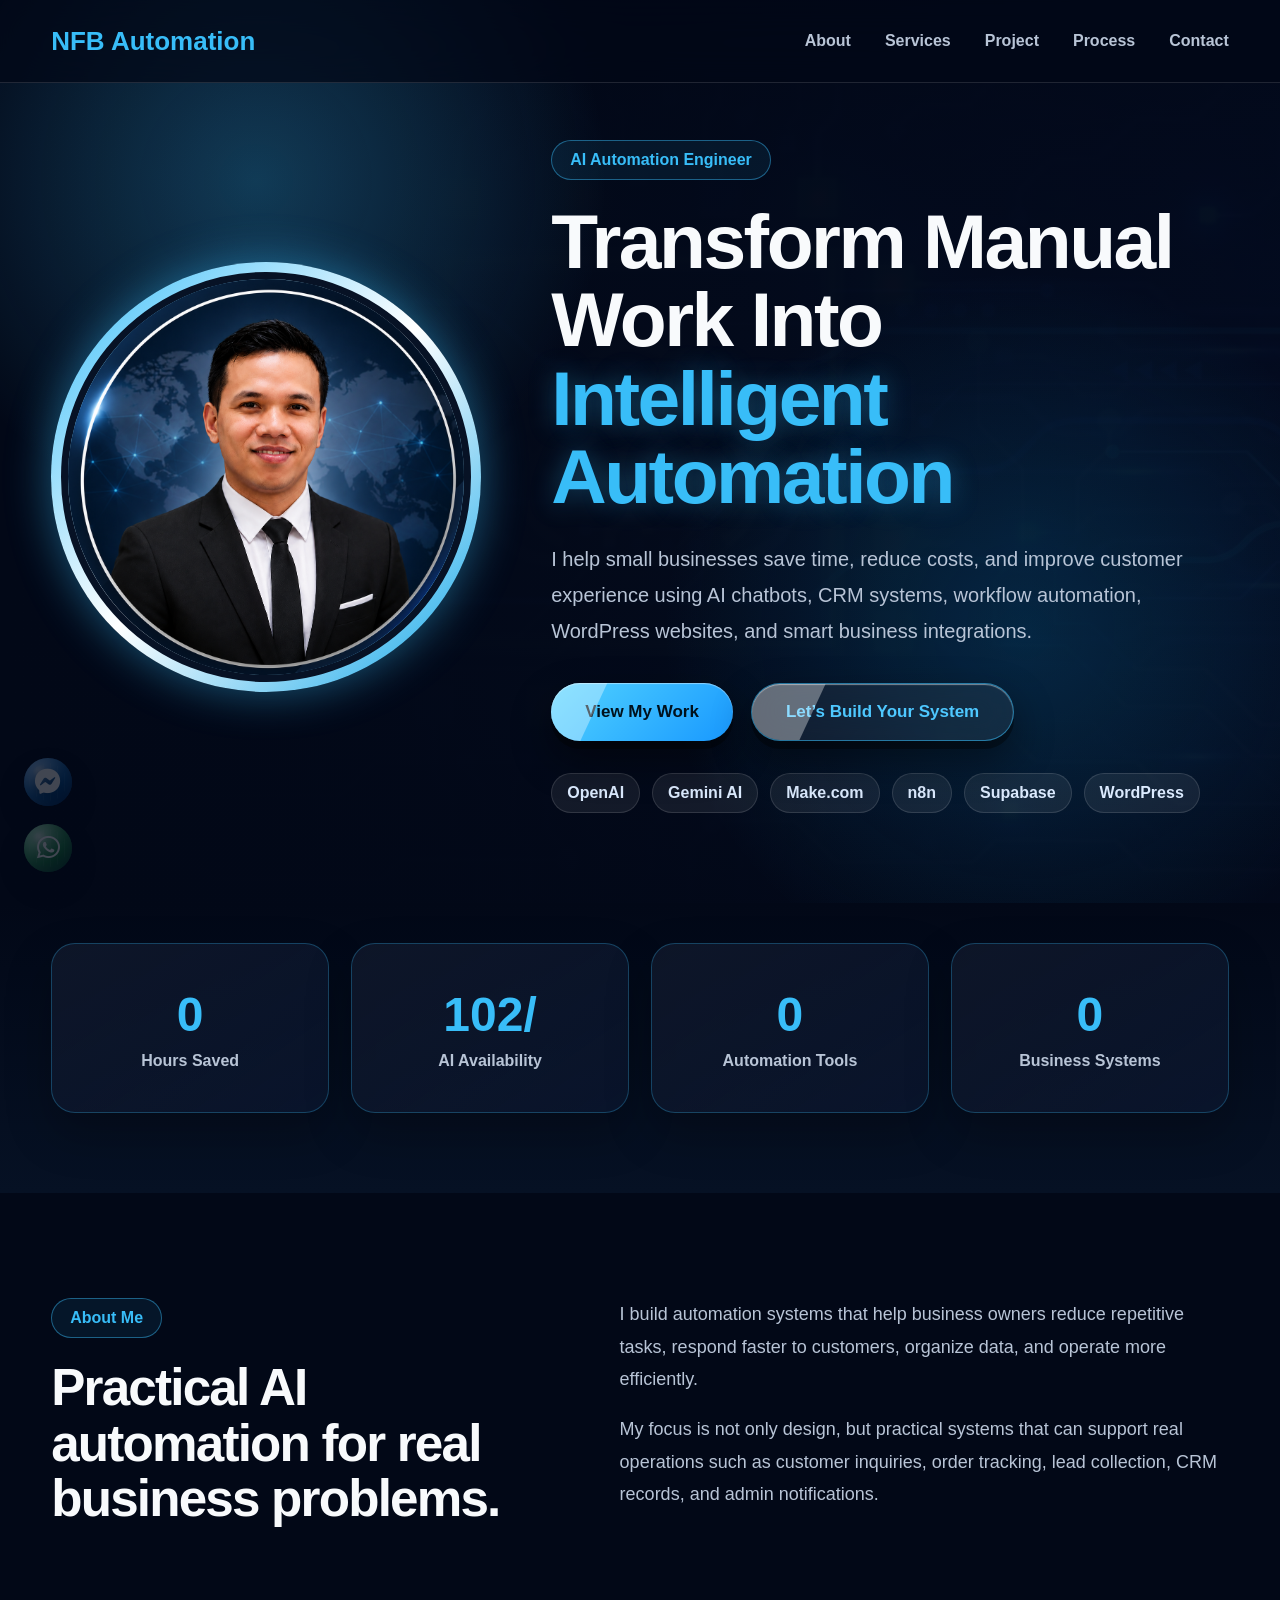
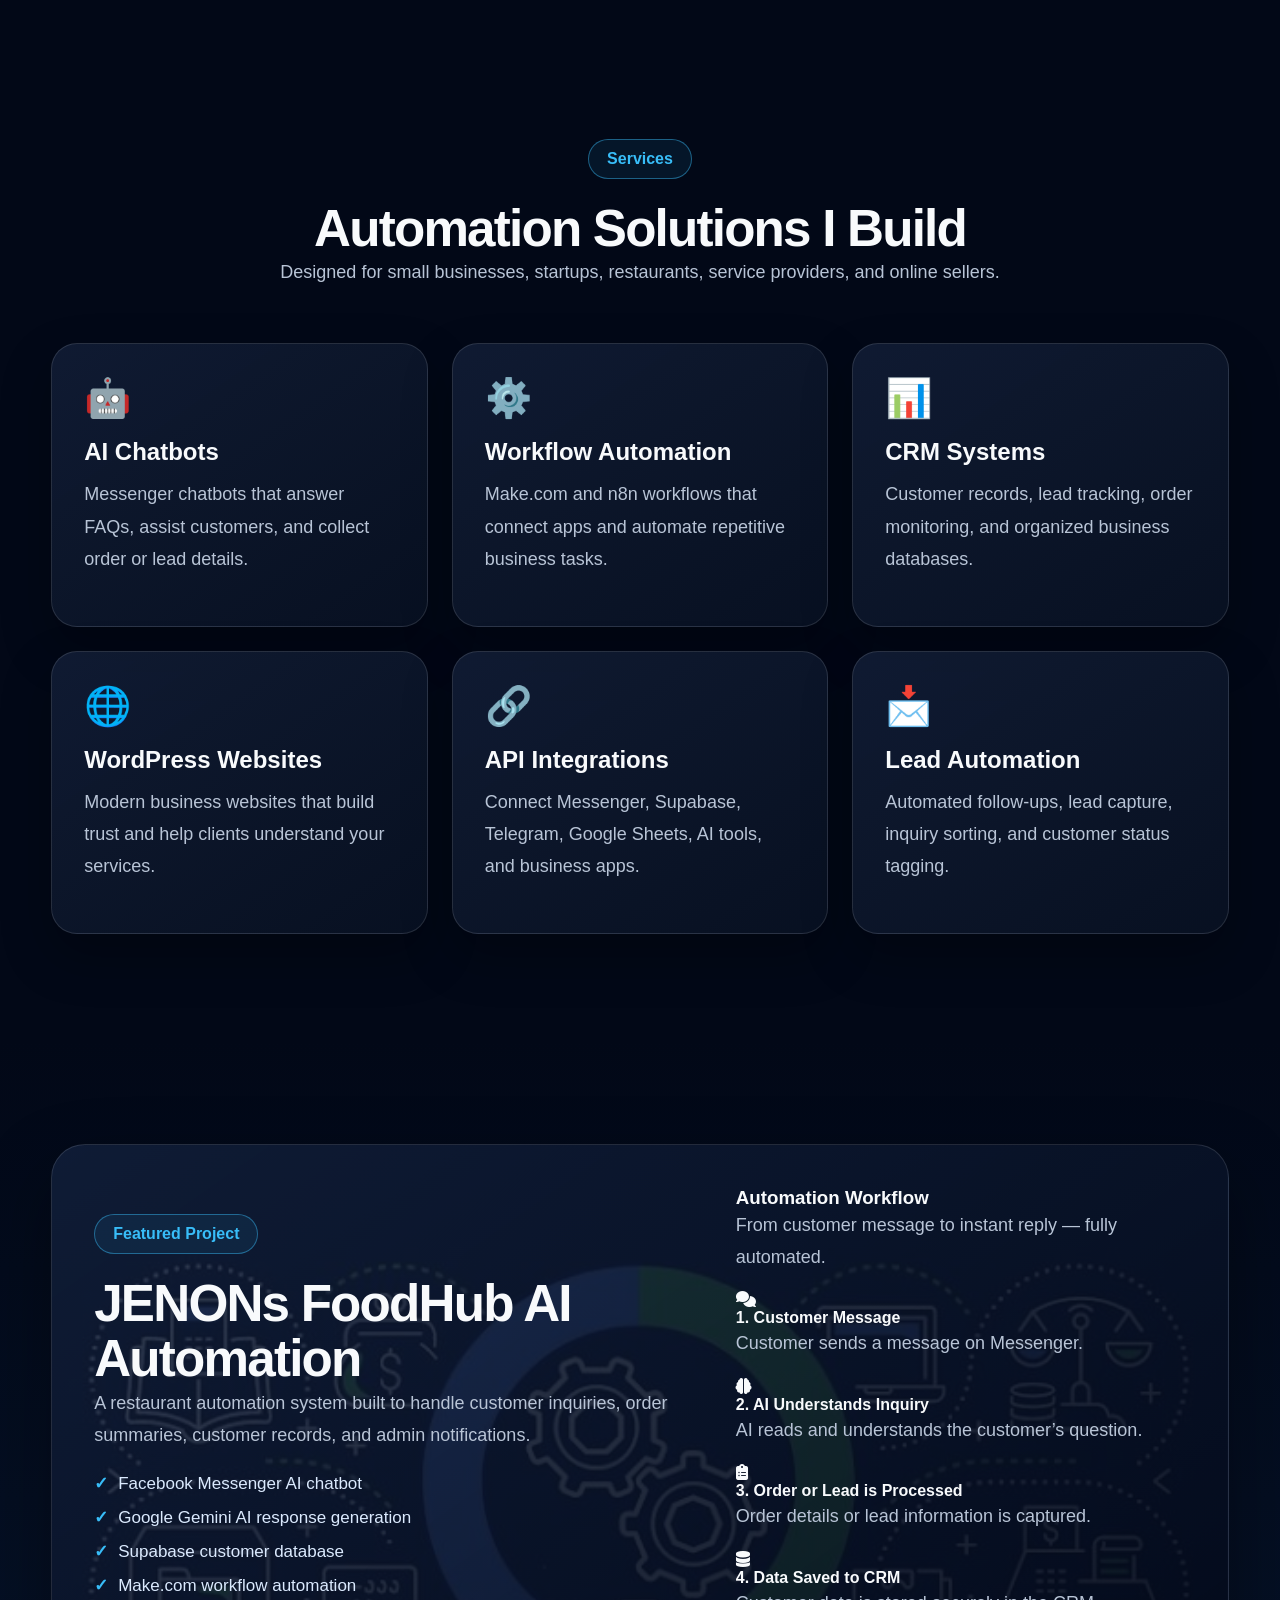
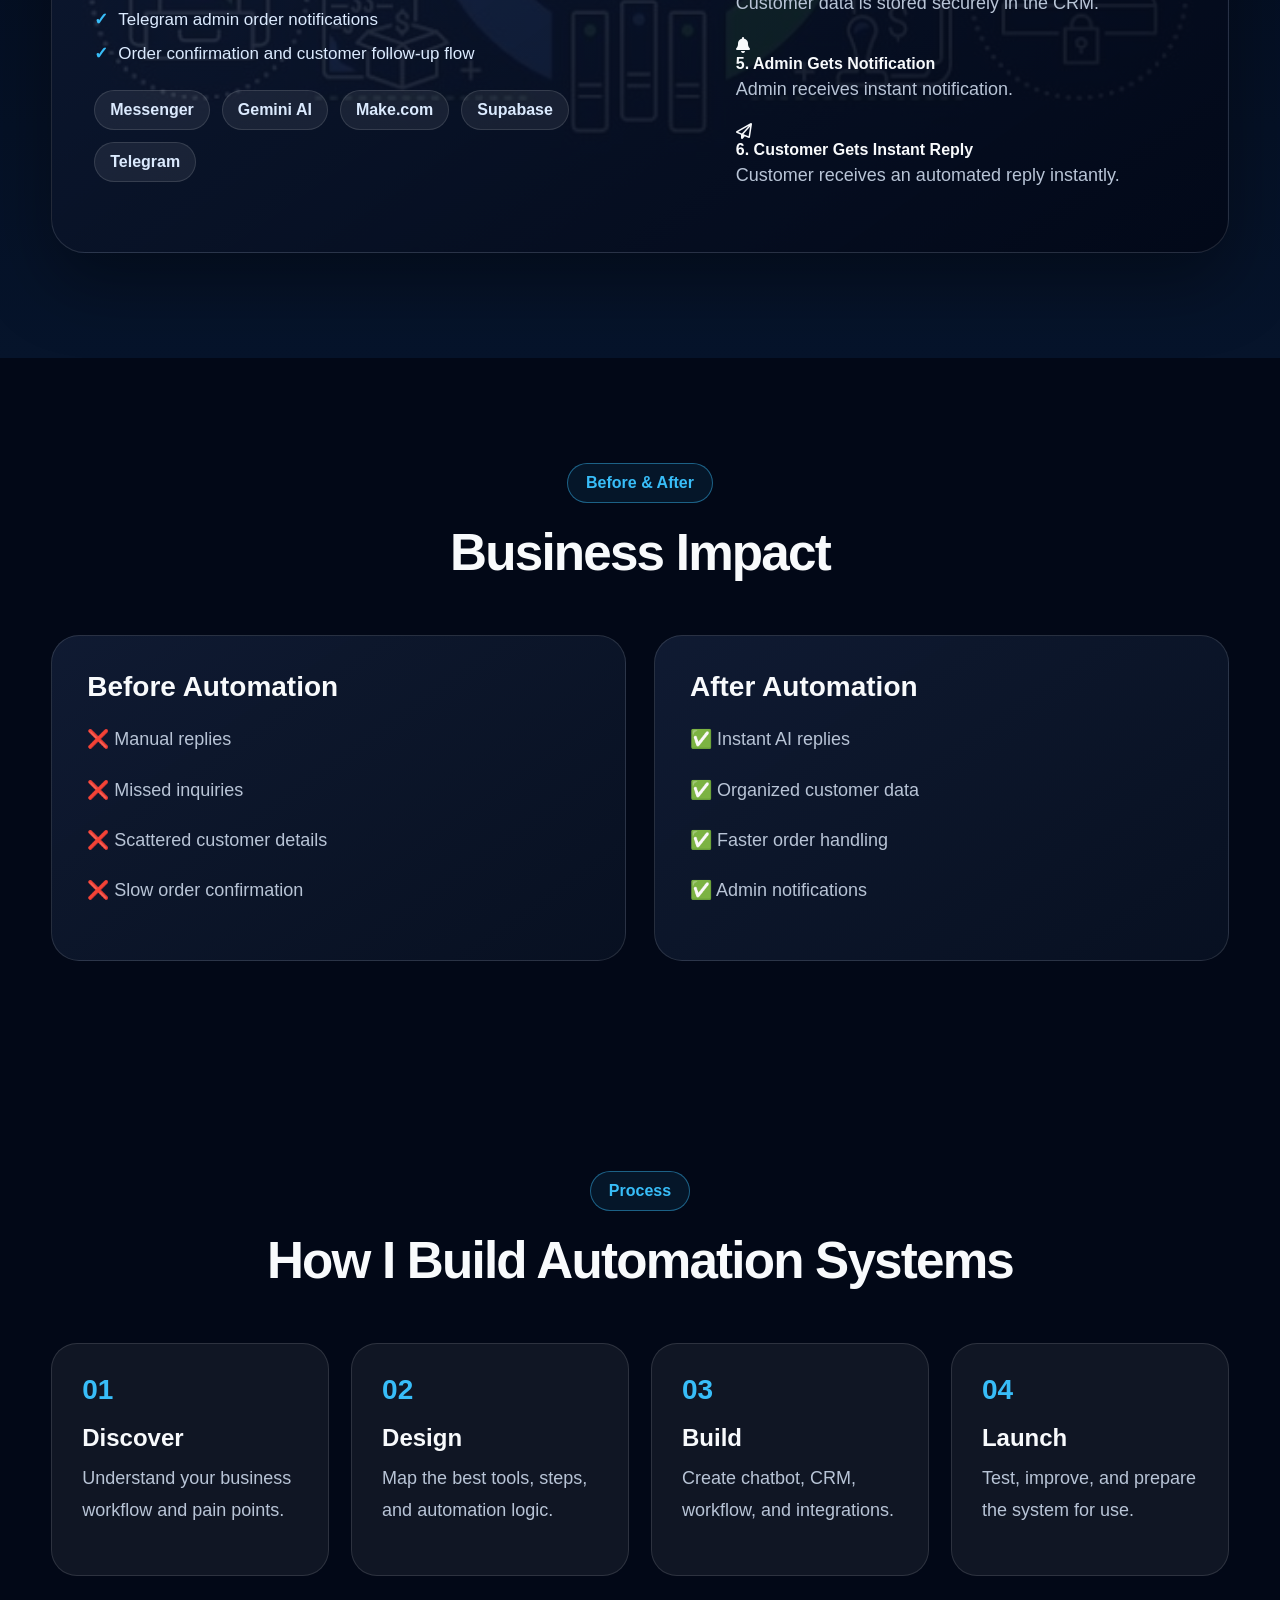
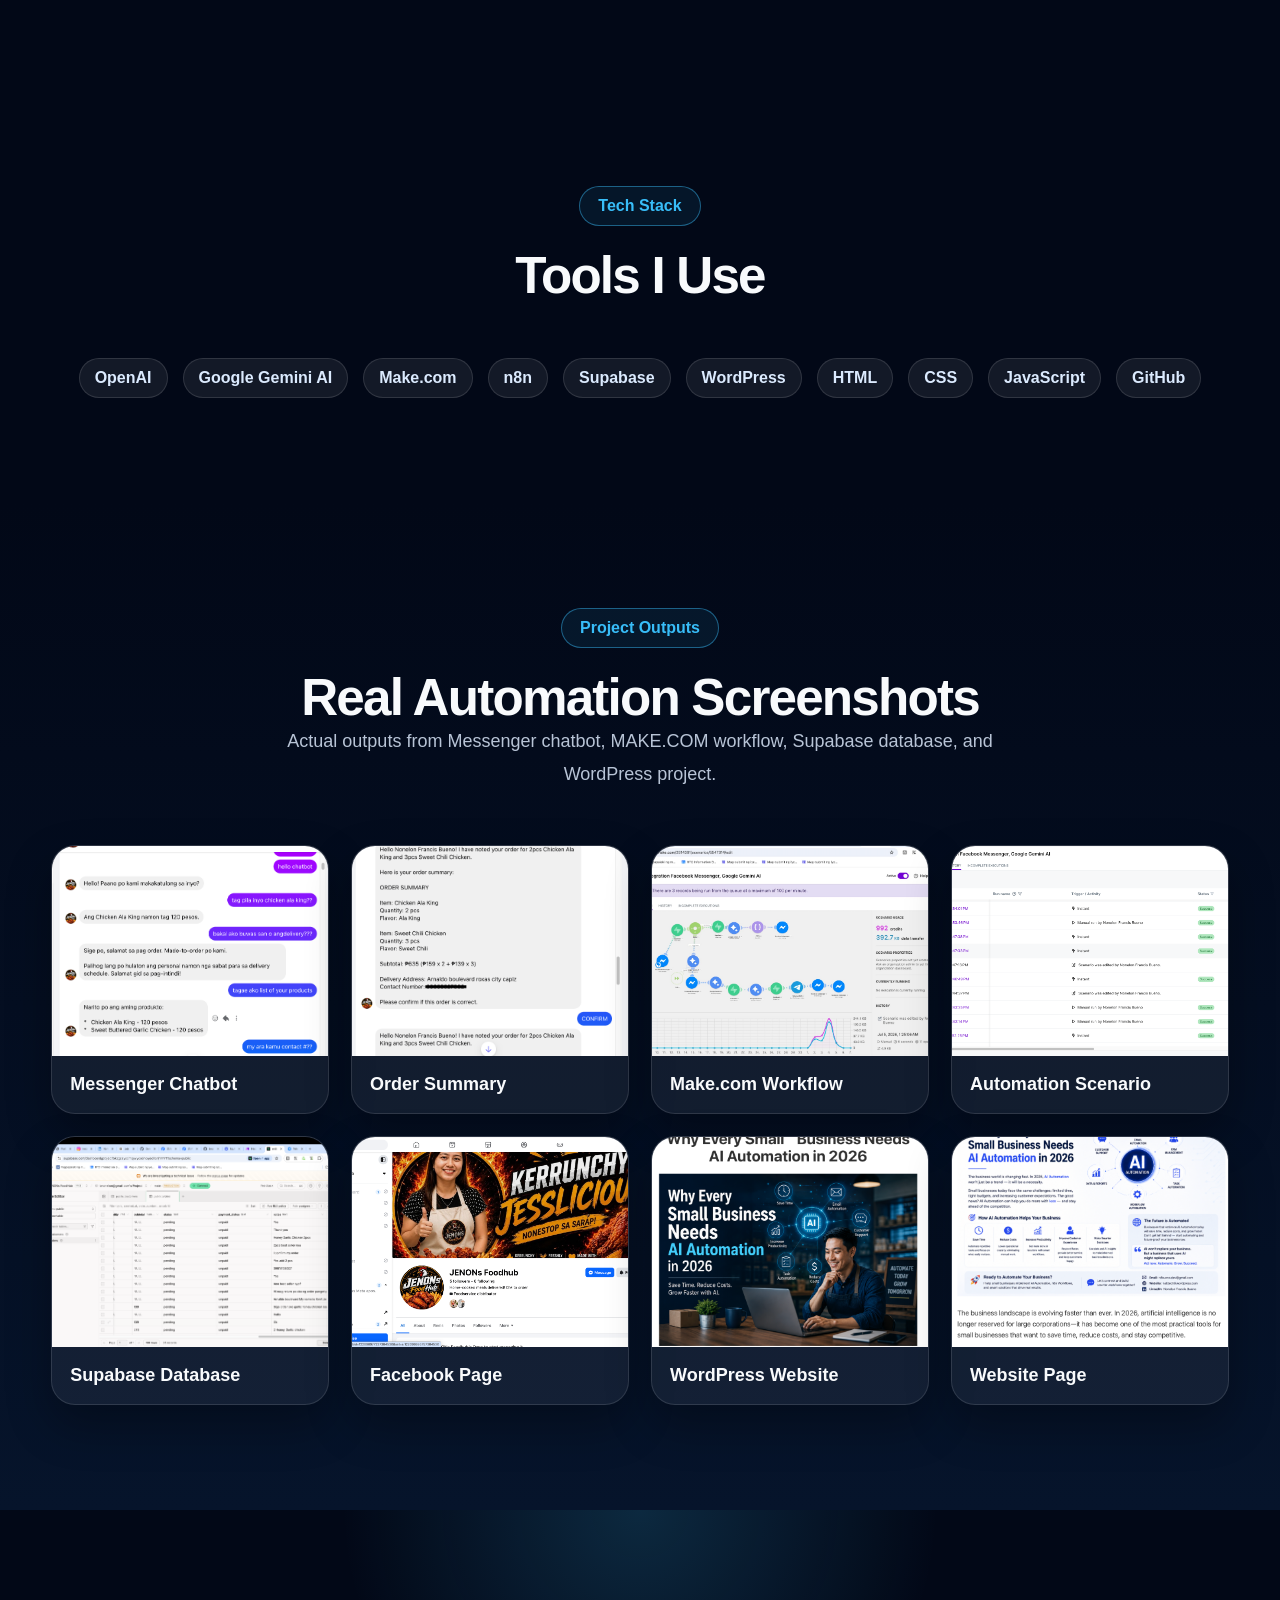
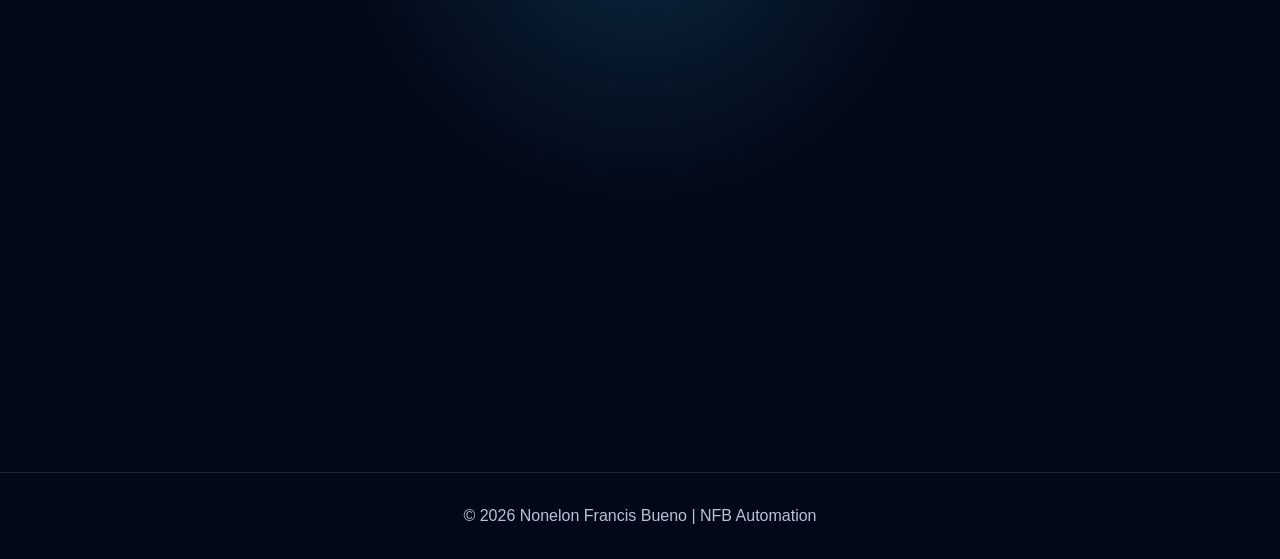
==== index.html @ 3c209d82 "Add files via upload" ====
<!DOCTYPE html>
<html lang="en">
<head>
  <meta charset="UTF-8" />
  <meta name="viewport" content="width=device-width, initial-scale=1.0" />
  <title>NFB Automation | AI Automation Portfolio</title>
  <link rel="stylesheet" href="style.css" />
  <link rel="stylesheet" href="https://cdnjs.cloudflare.com/ajax/libs/font-awesome/6.5.2/css/all.min.css">
</head>
<div class="floating-contact">
  <a href="https://m.me/nonelonalcazar" target="_blank" class="float-icon messenger">
    <i class="fab fa-facebook-messenger"></i>
  </a>

  <a href="https://wa.me/639305327882" target="_blank" class="float-icon whatsapp">
    <i class="fab fa-whatsapp"></i>
  </a>
</div>
<body>

<header class="header">
  <div class="container nav">
    <a href="#" class="logo">NFB Automation</a>

    <nav class="nav-links">
      <a href="#about">About</a>
      <a href="#services">Services</a>
      <a href="#project">Project</a>
      <a href="#process">Process</a>
      <a href="#contact">Contact</a>
    </nav>
  </div>
</header>

<section class="hero">
  <div class="bg-layer bg-one"></div>
  <div class="bg-layer bg-two"></div>
  <div class="bg-layer bg-three"></div>
  <div class="overlay"></div>

  <div class="container hero-grid">
    <div class="hero-image reveal">
      <img src="image/profile.png" alt="Nonelon Francis Bueno">
    </div>

    <div class="hero-content reveal">
      <span class="badge">AI Automation Engineer</span>

      <h1>
        Transform Manual Work Into
        <span>Intelligent Automation</span>
      </h1>

      <p>
        I help small businesses save time, reduce costs, and improve customer experience using AI chatbots, CRM systems, workflow automation, WordPress websites, and smart business integrations.
      </p>

      <div class="hero-buttons">
        <a href="#project" class="btn primary">View My Work</a>
        <a href="#contact" class="btn secondary">Let’s Build Your System</a>
      </div>

      <div class="tech-pills">
        <span>OpenAI</span>
        <span>Gemini AI</span>
        <span>Make.com</span>
        <span>n8n</span>
        <span>Supabase</span>
        <span>WordPress</span>
      </div>
    </div>
  </div>
</section>

<section class="stats">
  <div class="container stats-grid">
    <div class="stat-card reveal">
      <h2 data-count="100">0</h2>
      <p>Hours Saved</p>
    </div>
    <div class="stat-card reveal">
      <h2>24/7</h2>
      <p>AI Availability</p>
    </div>
    <div class="stat-card reveal">
      <h2 data-count="5">0</h2>
      <p>Automation Tools</p>
    </div>
    <div class="stat-card reveal">
      <h2 data-count="3">0</h2>
      <p>Business Systems</p>
    </div>
  </div>
</section>

<section id="about" class="section">
  <div class="container two-column">
    <div class="reveal">
      <span class="section-label">About Me</span>
      <h2>Practical AI automation for real business problems.</h2>
    </div>

    <div class="reveal">
      <p>
        I build automation systems that help business owners reduce repetitive tasks, respond faster to customers, organize data, and operate more efficiently.
      </p>
      <p>
        My focus is not only design, but practical systems that can support real operations such as customer inquiries, order tracking, lead collection, CRM records, and admin notifications.
      </p>
    </div>
  </div>
</section>

<section id="services" class="section services-section">
  <div class="container">
    <div class="section-heading reveal">
      <span class="section-label">Services</span>
      <h2>Automation Solutions I Build</h2>
      <p>Designed for small businesses, startups, restaurants, service providers, and online sellers.</p>
    </div>

    <div class="cards">
      <div class="card reveal">
        <div class="icon">🤖</div>
        <h3>AI Chatbots</h3>
        <p>Messenger chatbots that answer FAQs, assist customers, and collect order or lead details.</p>
      </div>

      <div class="card reveal">
        <div class="icon">⚙️</div>
        <h3>Workflow Automation</h3>
        <p>Make.com and n8n workflows that connect apps and automate repetitive business tasks.</p>
      </div>

      <div class="card reveal">
        <div class="icon">📊</div>
        <h3>CRM Systems</h3>
        <p>Customer records, lead tracking, order monitoring, and organized business databases.</p>
      </div>

      <div class="card reveal">
        <div class="icon">🌐</div>
        <h3>WordPress Websites</h3>
        <p>Modern business websites that build trust and help clients understand your services.</p>
      </div>

      <div class="card reveal">
        <div class="icon">🔗</div>
        <h3>API Integrations</h3>
        <p>Connect Messenger, Supabase, Telegram, Google Sheets, AI tools, and business apps.</p>
      </div>

      <div class="card reveal">
        <div class="icon">📩</div>
        <h3>Lead Automation</h3>
        <p>Automated follow-ups, lead capture, inquiry sorting, and customer status tagging.</p>
      </div>
    </div>
  </div>
</section>

<section id="project" class="section project-section">
  <div class="container project-card reveal">
    <div>
      <span class="section-label">Featured Project</span>
      <h2>JENONs FoodHub AI Automation</h2>
      <p>
        A restaurant automation system built to handle customer inquiries, order summaries, customer records, and admin notifications.
      </p>

      <ul class="project-list">
        <li>Facebook Messenger AI chatbot</li>
        <li>Google Gemini AI response generation</li>
        <li>Supabase customer database</li>
        <li>Make.com workflow automation</li>
        <li>Telegram admin order notifications</li>
        <li>Order confirmation and customer follow-up flow</li>
      </ul>

      <div class="tech-pills left">
        <span>Messenger</span>
        <span>Gemini AI</span>
        <span>Make.com</span>
        <span>Supabase</span>
        <span>Telegram</span>
      </div>
    </div>

    <div class="premium-workflow">
  <h3>Automation Workflow</h3>
  <p class="workflow-subtitle">From customer message to instant reply — fully automated.</p>

  <div class="workflow-steps">
    <div class="workflow-step">
      <div class="step-icon"><i class="fa-solid fa-comments"></i></div>
      <div><h4>1. Customer Message</h4><p>Customer sends a message on Messenger.</p></div>
    </div>

    <div class="workflow-step">
      <div class="step-icon"><i class="fa-solid fa-brain"></i></div>
      <div><h4>2. AI Understands Inquiry</h4><p>AI reads and understands the customer’s question.</p></div>
    </div>

    <div class="workflow-step">
      <div class="step-icon"><i class="fa-solid fa-clipboard-list"></i></div>
      <div><h4>3. Order or Lead is Processed</h4><p>Order details or lead information is captured.</p></div>
    </div>

    <div class="workflow-step">
      <div class="step-icon"><i class="fa-solid fa-database"></i></div>
      <div><h4>4. Data Saved to CRM</h4><p>Customer data is stored securely in the CRM.</p></div>
    </div>

    <div class="workflow-step">
      <div class="step-icon"><i class="fa-solid fa-bell"></i></div>
      <div><h4>5. Admin Gets Notification</h4><p>Admin receives instant notification.</p></div>
    </div>

    <div class="workflow-step">
      <div class="step-icon"><i class="fa-regular fa-paper-plane"></i></div>
      <div><h4>6. Customer Gets Instant Reply</h4><p>Customer receives an automated reply instantly.</p></div>
    </div>
  </div>
</div>
  </div>
</section>

<section class="section">
  <div class="container">
    <div class="section-heading reveal">
      <span class="section-label">Before & After</span>
      <h2>Business Impact</h2>
    </div>

    <div class="before-after">
      <div class="ba-card reveal">
        <h3>Before Automation</h3>
        <p>❌ Manual replies</p>
        <p>❌ Missed inquiries</p>
        <p>❌ Scattered customer details</p>
        <p>❌ Slow order confirmation</p>
      </div>

      <div class="ba-card reveal">
        <h3>After Automation</h3>
        <p>✅ Instant AI replies</p>
        <p>✅ Organized customer data</p>
        <p>✅ Faster order handling</p>
        <p>✅ Admin notifications</p>
      </div>
    </div>
  </div>
</section>

<section id="process" class="section process-section">
  <div class="container">
    <div class="section-heading reveal">
      <span class="section-label">Process</span>
      <h2>How I Build Automation Systems</h2>
    </div>

    <div class="process-grid">
      <div class="process-card reveal">
        <strong>01</strong>
        <h3>Discover</h3>
        <p>Understand your business workflow and pain points.</p>
      </div>

      <div class="process-card reveal">
        <strong>02</strong>
        <h3>Design</h3>
        <p>Map the best tools, steps, and automation logic.</p>
      </div>

      <div class="process-card reveal">
        <strong>03</strong>
        <h3>Build</h3>
        <p>Create chatbot, CRM, workflow, and integrations.</p>
      </div>

      <div class="process-card reveal">
        <strong>04</strong>
        <h3>Launch</h3>
        <p>Test, improve, and prepare the system for use.</p>
      </div>
    </div>
  </div>
</section>

<section class="section tools-section">
  <div class="container">
    <div class="section-heading reveal">
      <span class="section-label">Tech Stack</span>
      <h2>Tools I Use</h2>
    </div>

    <div class="tools-grid reveal">
      <span>OpenAI</span>
      <span>Google Gemini AI</span>
      <span>Make.com</span>
      <span>n8n</span>
      <span>Supabase</span>
      <span>WordPress</span>
      <span>HTML</span>
      <span>CSS</span>
      <span>JavaScript</span>
      <span>GitHub</span>
    </div>
  </div>
</section>
<section class="section output-section">
  <div class="container">
    <div class="section-heading reveal">
      <span class="section-label">Project Outputs</span>
      <h2>Real Automation Screenshots</h2>
      <p>Actual outputs from Messenger chatbot, MAKE.COM workflow, Supabase database, and WordPress project.</p>
    </div>

    <div class="gallery-grid">
      <div class="gallery-card reveal"><img src="image/output/CHATBOT1.png"><h3>Messenger Chatbot</h3></div>
      <div class="gallery-card reveal"><img src="image/output/CHATBOT2.png"><h3>Order Summary</h3></div>
      <div class="gallery-card reveal"><img src="image/output/MAKE.COM.png"><h3>Make.com Workflow</h3></div>
      <div class="gallery-card reveal"><img src="image/output/MAKE.COM2.png"><h3>Automation Scenario</h3></div>
      <div class="gallery-card reveal"><img src="image/output/SUPABASE1.png"><h3>Supabase Database</h3></div>
      <div class="gallery-card reveal"><img src="image/output/FACEBOOK_PAGE.png"><h3>Facebook Page</h3></div>
      <div class="gallery-card reveal"><img src="image/output/Wordpress1.png"><h3>WordPress Website</h3></div>
      <div class="gallery-card reveal"><img src="image/output/Wordpress2.png"><h3>Website Page</h3></div>
    </div>
  </div>
</section>

<div class="lightbox" id="lightbox">
  <span class="close-lightbox">&times;</span>
  <img id="lightbox-img" src="" alt="Project Screenshot">
</div>
<section id="contact" class="section contact-section">
  <div class="container contact-card reveal">
    <h2>Ready to Automate Your Business?</h2>
    <p>
      Let’s build a smarter workflow that saves time, reduces manual work, and improves customer experience.
    </p>

    <div class="hero-buttons center">
      <a href="mailto:bnonelon@gmail.com" class="btn primary">Email Me</a>
      <a href="https://github.com/bnonelon-dev" class="btn secondary">GitHub</a>
      <a href="https://www.linkedin.com/in/nonelon-francis-bueno-24002b283" class="btn secondary">LinkedIn</a>
      <a href="https://web.facebook.com/bnonelon" class="btn secondary">Facebook</a>
    </div>
  </div>
</section>

<footer class="footer">
  <p>© 2026 Nonelon Francis Bueno | NFB Automation</p>
</footer>

<script src="script.js"></script>
</body>
</html>
---- style.css ----
:root{
  --bg:#020817;
  --bg2:#06142b;
  --card:#0b1730;
  --card2:#111d35;
  --text:#f8fafc;
  --muted:#b8c4d6;
  --blue:#38bdf8;
  --blue2:#0ea5e9;
  --line:rgba(255,255,255,.12);
  --glass:rgba(255,255,255,.07);
}

*{
  margin:0;
  padding:0;
  box-sizing:border-box;
}

html{
  scroll-behavior:smooth;
  overflow-x:hidden;
}

body{
  font-family:Inter,Segoe UI,Arial,sans-serif;
  background:var(--bg);
  color:var(--text);
  overflow-x:hidden;
}

a{
  text-decoration:none;
  color:inherit;
}

.container{
  width:min(92%,1200px);
  margin:0 auto;
}

.header{
  position:fixed;
  top:0;
  left:0;
  width:100%;
  z-index:1000;
  background:rgba(2,8,23,.72);
  backdrop-filter:blur(18px);
  border-bottom:1px solid var(--line);
}

.nav{
  height:82px;
  display:flex;
  align-items:center;
  justify-content:space-between;
}

.logo{
  font-size:26px;
  font-weight:900;
  color:var(--blue);
}

.nav-links{
  display:flex;
  gap:34px;
}

.nav-links a{
  color:var(--muted);
  font-weight:700;
  transition:.25s;
}

.nav-links a:hover{
  color:var(--blue);
}

.hero{
  position:relative;
  min-height:100vh;
  padding:140px 0 90px;
  display:flex;
  align-items:center;
  overflow:hidden;
}

.bg-layer{
  position:absolute;
  inset:0;
  background-size:cover;
  background-position:center;
  opacity:.18;
  animation:bgFloat 18s ease-in-out infinite alternate;
}

.bg-one{
  background-image:url("image/12.jpg");
}

.bg-two{
  background-image:url("image/13.jpeg");
  opacity:.13;
  mix-blend-mode:screen;
  animation-delay:2s;
}

.bg-three{
  background-image:url("image/14.jpeg");
  opacity:.12;
  mix-blend-mode:screen;
  animation-delay:4s;
}

.overlay{
  position:absolute;
  inset:0;
  background:
    radial-gradient(circle at 20% 20%,rgba(56,189,248,.28),transparent 28%),
    radial-gradient(circle at 80% 70%,rgba(14,165,233,.18),transparent 30%),
    linear-gradient(90deg,#020817 0%,rgba(2,8,23,.94) 45%,rgba(2,8,23,.76) 100%);
}

.hero-grid{
  position:relative;
  z-index:2;
  display:grid;
  grid-template-columns:430px 1fr;
  gap:70px;
  align-items:center;
}

.hero-image{
  position:relative;
  width:430px;
  height:430px;
  border-radius:50%;
  padding:10px;
  background:linear-gradient(135deg,var(--blue),#fff,var(--blue2));
  box-shadow:0 0 45px rgba(56,189,248,.45);
  animation:floatImg 5s ease-in-out infinite;
}

.hero-image img{
  width:100%;
  height:100%;
  object-fit:cover;
  border-radius:50%;
  border:7px solid #071225;
}

.badge,
.section-label{
  display:inline-flex;
  align-items:center;
  gap:8px;
  color:var(--blue);
  border:1px solid rgba(56,189,248,.45);
  background:rgba(56,189,248,.08);
  padding:10px 18px;
  border-radius:999px;
  font-weight:800;
  margin-bottom:22px;
}

.hero-content h1{
  font-size:clamp(46px,6vw,82px);
  line-height:1.02;
  letter-spacing:-2.5px;
  max-width:780px;
  margin-bottom:26px;
}

.hero-content h1 span{
  color:var(--blue);
  text-shadow:0 0 26px rgba(56,189,248,.35);
}

.hero-content p{
  max-width:720px;
  color:var(--muted);
  font-size:20px;
  line-height:1.8;
}

.hero-buttons{
  display:flex;
  gap:18px;
  flex-wrap:wrap;
  margin-top:34px;
}

.hero-buttons.center{
  justify-content:center;
}

.btn{
    position:relative;
    display:inline-flex;
    justify-content:center;
    align-items:center;
    padding:18px 34px;
    border-radius:60px;
    font-size:17px;
    font-weight:800;
    cursor:pointer;
    overflow:hidden;
    transition:.35s;
    transform-style:preserve-3d;
    box-shadow:
    0 8px 0 rgba(0,0,0,.35),
    0 18px 40px rgba(0,0,0,.45),
    inset 0 1px 1px rgba(255,255,255,.45);
}

.btn:hover{
    transform:translateY(-8px) scale(1.05);
    box-shadow:
    0 14px 0 rgba(0,0,0,.30),
    0 28px 60px rgba(56,189,248,.35);
}

.btn:active{
    transform:translateY(3px);
    box-shadow:
    0 3px 0 rgba(0,0,0,.35);
}

.btn::before{
    content:'';
    position:absolute;
    top:-80%;
    left:-40%;
    width:60%;
    height:260%;
    background:rgba(255,255,255,.35);
    transform:rotate(25deg);
    transition:.7s;
}

.btn:hover::before{
    left:140%;
}

.btn.primary{
    background:linear-gradient(135deg,#52d4ff,#1898ff);
    color:#00111d;
}

.btn.secondary{
    color:#4ec8ff;
    background:rgba(255,255,255,.06);
    border:1px solid rgba(56,189,248,.55);
    backdrop-filter:blur(18px);
}

.tech-pills{
  display:flex;
  gap:12px;
  flex-wrap:wrap;
  margin-top:32px;
}

.tech-pills.left{
  margin-top:26px;
}

.tech-pills span,
.tools-grid span{
  padding:10px 15px;
  border-radius:999px;
  background:rgba(255,255,255,.07);
  border:1px solid var(--line);
  color:#dbeafe;
  font-weight:700;
}

.stats{
  padding:40px 0 80px;
  background:linear-gradient(180deg,#020817,#061124);
}

.stats-grid{
  display:grid;
  grid-template-columns:repeat(4,1fr);
  gap:22px;
}

.stat-card{
  min-height:170px;
  border:1px solid rgba(56,189,248,.28);
  background:linear-gradient(145deg,rgba(15,23,42,.9),rgba(11,23,48,.7));
  border-radius:24px;
  display:flex;
  flex-direction:column;
  justify-content:center;
  align-items:center;
  box-shadow:0 20px 45px rgba(0,0,0,.25);
}

.stat-card h2{
  font-size:48px;
  color:var(--blue);
}

.stat-card p{
  color:var(--muted);
  margin-top:10px;
  font-weight:700;
}

.section{
  position:relative;
  padding:105px 0;
  background:#020817;
}

.two-column{
  display:grid;
  grid-template-columns:.9fr 1.1fr;
  gap:70px;
  align-items:start;
}

.section h2{
  font-size:clamp(36px,4vw,58px);
  line-height:1.08;
  letter-spacing:-1.8px;
}

.section p{
  color:var(--muted);
  font-size:18px;
  line-height:1.8;
  margin-bottom:18px;
}

.section-heading{
  text-align:center;
  max-width:760px;
  margin:0 auto 55px;
}

.cards{
  display:grid;
  grid-template-columns:repeat(3,1fr);
  gap:24px;
}

.card{
  padding:32px;
  border-radius:26px;
  background:
    linear-gradient(145deg,rgba(17,29,53,.9),rgba(8,17,34,.95));
  border:1px solid var(--line);
  box-shadow:0 22px 50px rgba(0,0,0,.28);
  transition:.25s ease;
}

.card:hover{
  transform:translateY(-8px);
  border-color:rgba(56,189,248,.55);
  box-shadow:0 25px 60px rgba(56,189,248,.12);
}

.icon{
  font-size:38px;
  margin-bottom:18px;
}

.card h3{
  font-size:24px;
  margin-bottom:12px;
}

.project-section{
  background:
    linear-gradient(180deg,#020817,#06142b);
}

.project-card{
  display:grid;
  grid-template-columns:1fr 450px;
  gap:55px;
  align-items:center;
  padding:42px;
  border-radius:34px;
  background:
    linear-gradient(145deg,rgba(17,29,53,.85),rgba(2,8,23,.95)),
    url("image/15.jpeg");
  background-size:cover;
  background-position:center;
  border:1px solid var(--line);
  box-shadow:0 30px 70px rgba(0,0,0,.35);
}

.project-list{
  margin-top:22px;
  list-style:none;
}

.project-list li{
  color:#dbeafe;
  margin:13px 0;
  font-size:17px;
}

.project-list li::before{
  content:"✓";
  color:var(--blue);
  font-weight:900;
  margin-right:10px;
}

.workflow{
  padding:32px;
  border-radius:28px;
  background:rgba(2,8,23,.72);
  border:1px solid rgba(56,189,248,.25);
  backdrop-filter:blur(18px);
}

.workflow h3{
  color:var(--blue);
  font-size:26px;
  margin-bottom:22px;
}

.flow-item{
  padding:18px 22px;
  margin:14px 0;
  border-radius:16px;
  background:linear-gradient(145deg,#1e293b,#111827);
  border-left:5px solid var(--blue);
  font-weight:800;
  box-shadow:inset 0 1px 0 rgba(255,255,255,.05);
}

.before-after{
  display:grid;
  grid-template-columns:1fr 1fr;
  gap:28px;
}

.ba-card{
  padding:35px;
  border-radius:28px;
  background:linear-gradient(145deg,rgba(17,29,53,.9),rgba(8,17,34,.95));
  border:1px solid var(--line);
}

.ba-card h3{
  font-size:28px;
  margin-bottom:20px;
}

.process-grid{
  display:grid;
  grid-template-columns:repeat(4,1fr);
  gap:22px;
}

.process-card{
  padding:30px;
  border-radius:26px;
  background:rgba(255,255,255,.06);
  border:1px solid var(--line);
  transition:.25s;
}

.process-card:hover{
  transform:translateY(-7px);
  border-color:rgba(56,189,248,.5);
}

.process-card strong{
  color:var(--blue);
  font-size:28px;
}

.process-card h3{
  font-size:24px;
  margin:18px 0 10px;
}

.tools-grid{
  display:flex;
  flex-wrap:wrap;
  justify-content:center;
  gap:15px;
}

.contact-section{
  background:
    radial-gradient(circle at top,rgba(56,189,248,.18),transparent 35%),
    #020817;
}

.contact-card{
  text-align:center;
  padding:60px 35px;
  border-radius:36px;
  background:
    linear-gradient(145deg,rgba(17,29,53,.88),rgba(2,8,23,.92)),
    url("image/13.jpeg");
  background-size:cover;
  background-position:center;
  border:1px solid var(--line);
  box-shadow:0 30px 70px rgba(0,0,0,.35);
}

.contact-card p{
  max-width:760px;
  margin:18px auto 0;
}

.footer{
  padding:34px;
  text-align:center;
  color:var(--muted);
  border-top:1px solid var(--line);
  background:#020817;
}

.reveal{
  opacity:0;
  transform:translateY(35px);
  transition:.7s ease;
}

.reveal.active{
  opacity:1;
  transform:translateY(0);
}

@keyframes bgFloat{
  from{transform:scale(1) translateY(0)}
  to{transform:scale(1.08) translateY(-18px)}
}

@keyframes floatImg{
  0%,100%{transform:translateY(0)}
  50%{transform:translateY(-14px)}
}

@media(max-width:1000px){
  .hero-grid,
  .project-card,
  .two-column{
    grid-template-columns:1fr;
  }

  .hero-image{
    width:320px;
    height:320px;
    margin:0 auto;
  }

  .hero-content{
    text-align:center;
  }

  .hero-content p{
    margin-inline:auto;
  }

  .hero-buttons,
  .tech-pills{
    justify-content:center;
  }

  .cards{
    grid-template-columns:1fr 1fr;
  }

  .stats-grid,
  .process-grid{
    grid-template-columns:1fr 1fr;
  }
}

@media(max-width:650px){
  .nav{
    height:auto;
    padding:20px 0;
    flex-direction:column;
    gap:18px;
  }

  .nav-links{
    gap:18px;
    flex-wrap:wrap;
    justify-content:center;
    font-size:14px;
  }

  .hero{
    padding:150px 0 70px;
  }

  .hero-content h1{
    font-size:42px;
  }

  .hero-content p{
    font-size:17px;
  }

  .hero-image{
    width:260px;
    height:260px;
  }

  .cards,
  .stats-grid,
  .process-grid,
  .before-after{
    grid-template-columns:1fr;
  }

  .project-card{
    padding:26px;
  }

  .workflow{
    padding:24px;
  }

  .section{
    padding:75px 0;
  }
}.output-section{
  background:linear-gradient(180deg,#020817,#06142b);
}

.gallery-grid{
  display:grid;
  grid-template-columns:repeat(4,1fr);
  gap:22px;
}

.gallery-card{
  background:rgba(255,255,255,.06);
  border:1px solid rgba(255,255,255,.12);
  border-radius:24px;
  overflow:hidden;
  cursor:pointer;
  transition:.3s ease;
  box-shadow:0 20px 45px rgba(0,0,0,.3);
}

.gallery-card:hover{
  transform:translateY(-8px) scale(1.02);
  border-color:rgba(56,189,248,.7);
  box-shadow:0 25px 60px rgba(56,189,248,.18);
}

.gallery-card img{
  width:100%;
  height:210px;
  object-fit:cover;
  display:block;
}

.gallery-card h3{
  padding:18px;
  font-size:18px;
  color:#f8fafc;
}

.lightbox{
  position:fixed;
  inset:0;
  background:rgba(2,8,23,.92);
  display:none;
  align-items:center;
  justify-content:center;
  z-index:9999;
  padding:30px;
}

.lightbox.active{
  display:flex;
}

.lightbox img{
  max-width:95%;
  max-height:88vh;
  border-radius:18px;
  box-shadow:0 0 60px rgba(56,189,248,.35);
}

.close-lightbox{
  position:absolute;
  top:25px;
  right:35px;
  font-size:48px;
  color:white;
  cursor:pointer;
}

@media(max-width:1000px){
  .gallery-grid{
    grid-template-columns:repeat(2,1fr);
  }
}

@media(max-width:650px){
  .gallery-grid{
    grid-template-columns:1fr;
  }
}
.floating-contact{
  position:fixed;
  left:24px;
  bottom:28px;
  z-index:9999;
  display:flex;
  flex-direction:column;
  gap:18px;
  perspective:900px;
}

.float-icon{
  position:relative;
  width:48px;
  height:48px;
  border-radius:50%;
  display:flex;
  align-items:center;
  justify-content:center;
  font-size:26px;
  color:white;
  opacity:.25;
  overflow:hidden;
  transform-style:preserve-3d;
  transition:.s ease;
  animation:globeFloat 4s ease-in-out infinite;
  box-shadow:
    inset -12px -14px 25px rgba(0,0,0,.45),
    inset 9px 9px 20px rgba(255,255,255,.25),
    0 14px 35px rgba(0,0,0,.35);
}

.float-icon::before{
  content:"";
  position:absolute;
  inset:5px;
  border-radius:50%;
  background:
    radial-gradient(circle at 28% 22%,rgba(255,255,255,.85),transparent 18%),
    repeating-linear-gradient(90deg,rgba(255,255,255,.12) 0 1px,transparent 1px 7px);
  opacity:.55;
}

.float-icon::after{
  content:"";
  position:absolute;
  inset:-18px;
  border-radius:50%;
  opacity:0;
  filter:blur(18px);
  transform:scale(.3);
  transition:.35s ease;
}

.float-icon i{
  position:relative;
  z-index:3;
  text-shadow:0 4px 12px rgba(0,0,0,.45);
}

.float-icon:hover{
  opacity:.82;
  transform:translateY(-7px) scale(1.08) rotateY(14deg);
}

.float-icon.active{
  opacity:1;
  transform:translateY(-9px) scale(1.16);
}

.float-icon.active::after{
  opacity:1;
  transform:scale(1);
  animation:smokePulse .85s ease-out;
}

.float-icon.messenger{
  background:radial-gradient(circle at 30% 25%,#93c5fd,#0084ff 55%,#003c96);
}

.float-icon.whatsapp{
  background:radial-gradient(circle at 30% 25%,#bbf7d0,#25d366 55%,#075e54);
}

.float-icon.messenger::after{
  background:radial-gradient(circle,rgba(0,132,255,.75),transparent 65%);
}

.float-icon.whatsapp::after{
  background:radial-gradient(circle,rgba(37,211,102,.75),transparent 65%);
}

@keyframes globeFloat{
  0%,100%{ transform:translateY(0) rotateY(0); }
  50%{ transform:translateY(-8px) rotateY(12deg); }
}

@keyframes smokePulse{
  0%{ opacity:0; transform:scale(.2); filter:blur(8px); }
  45%{ opacity:1; transform:scale(1.55); filter:blur(22px); }
  100%{ opacity:0; transform:scale(2.1); filter:blur(35px); }
}
}
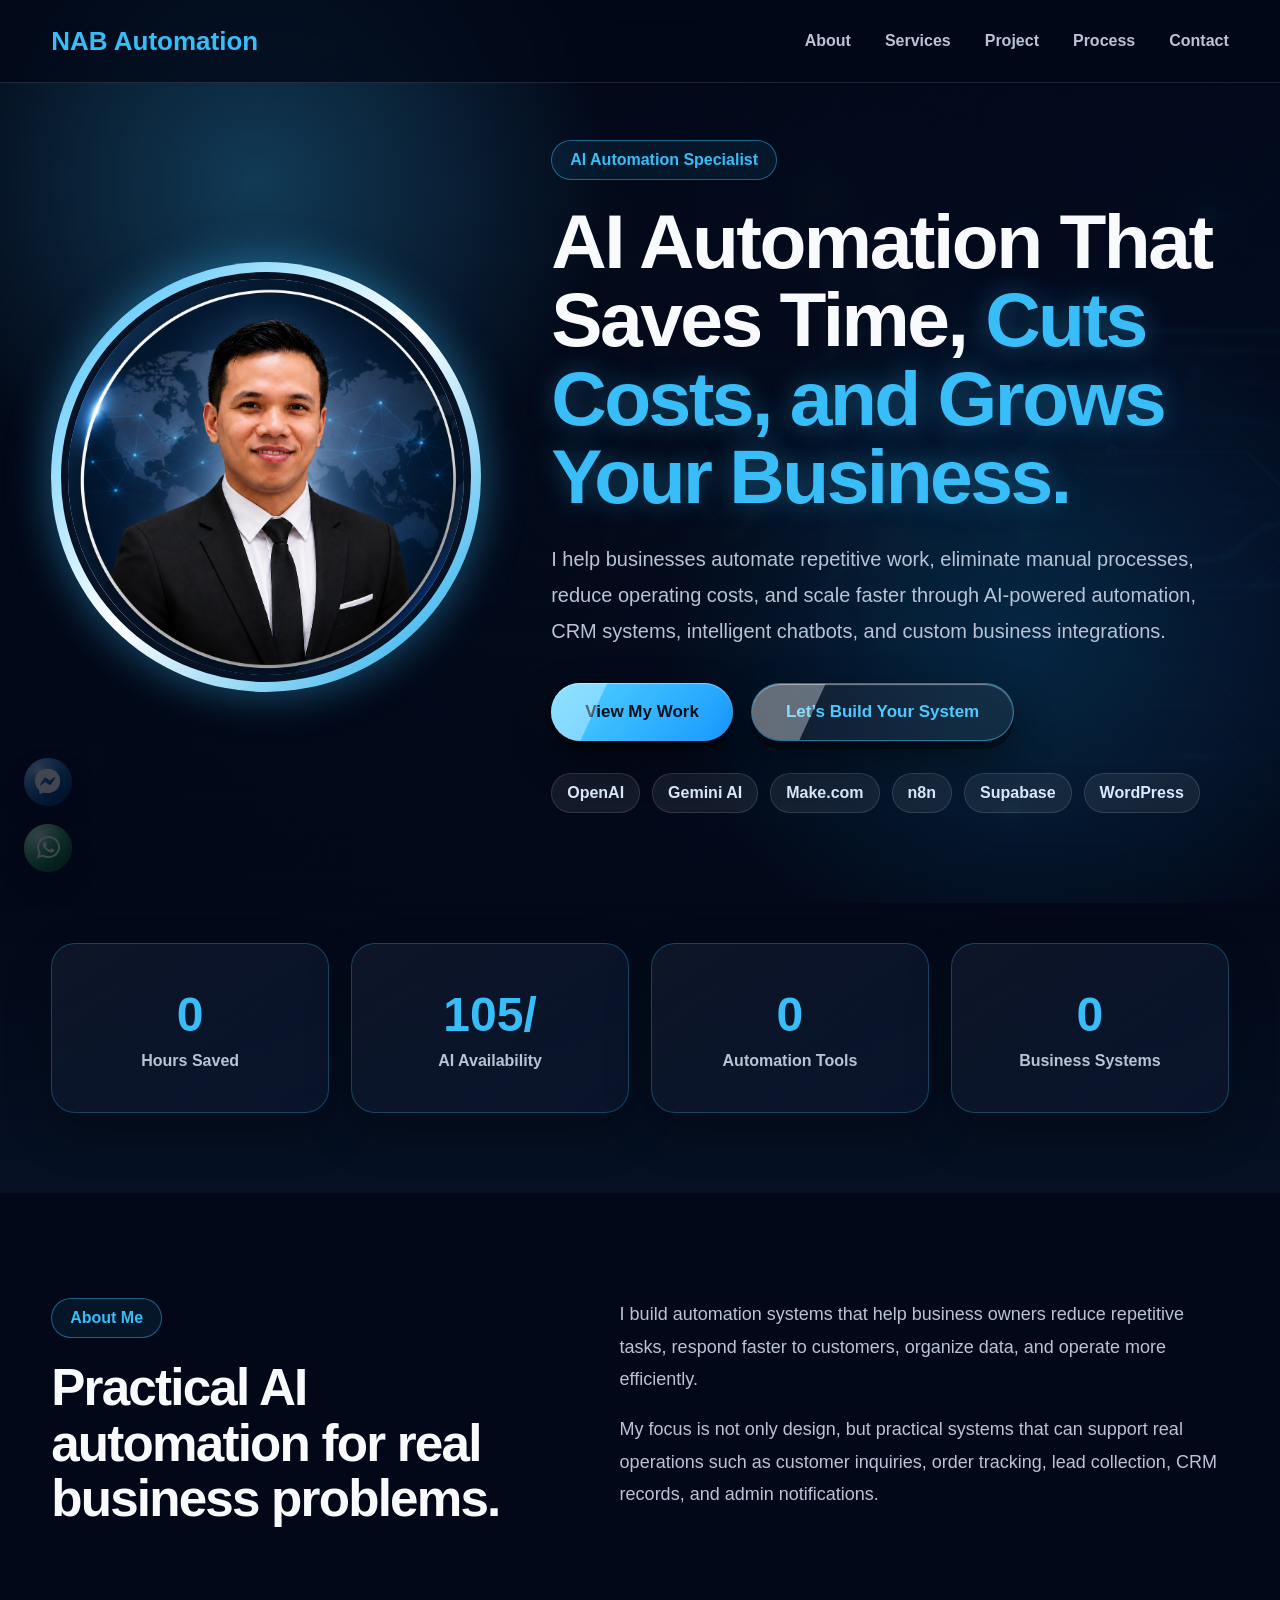
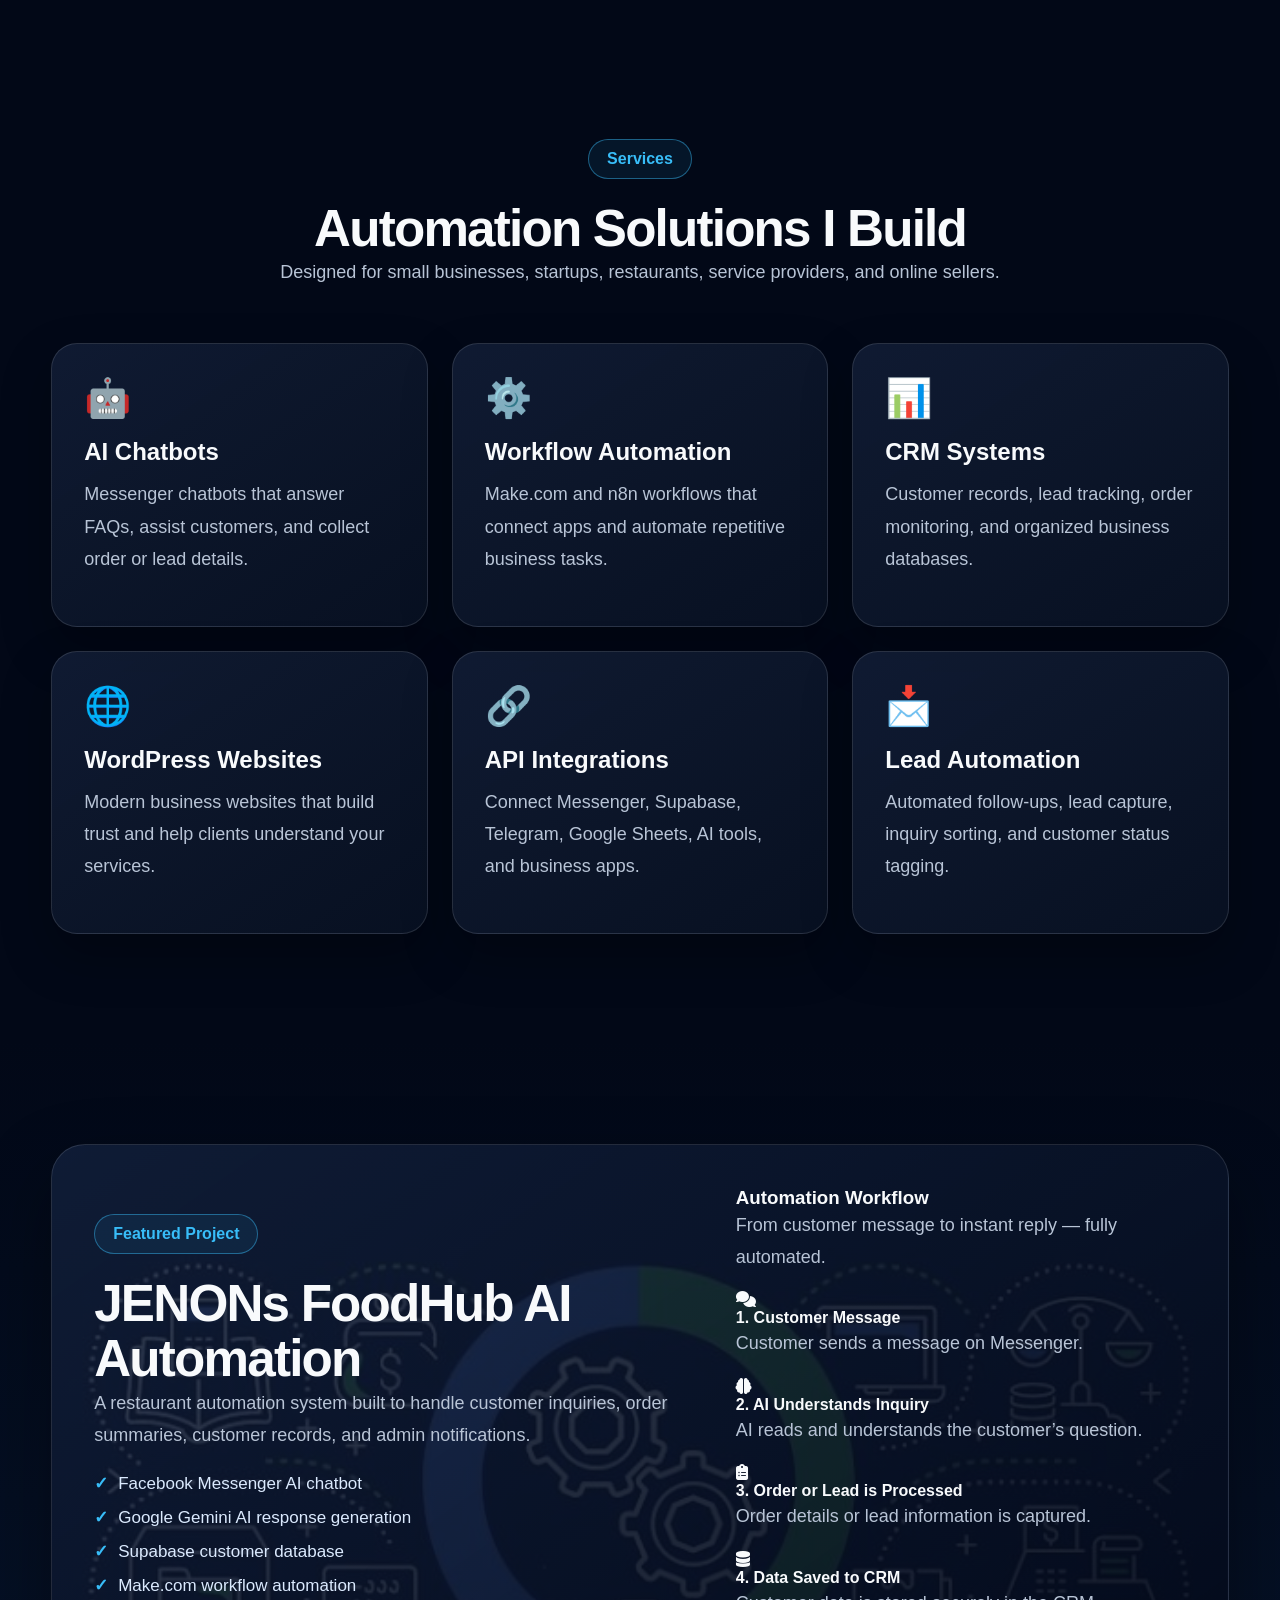
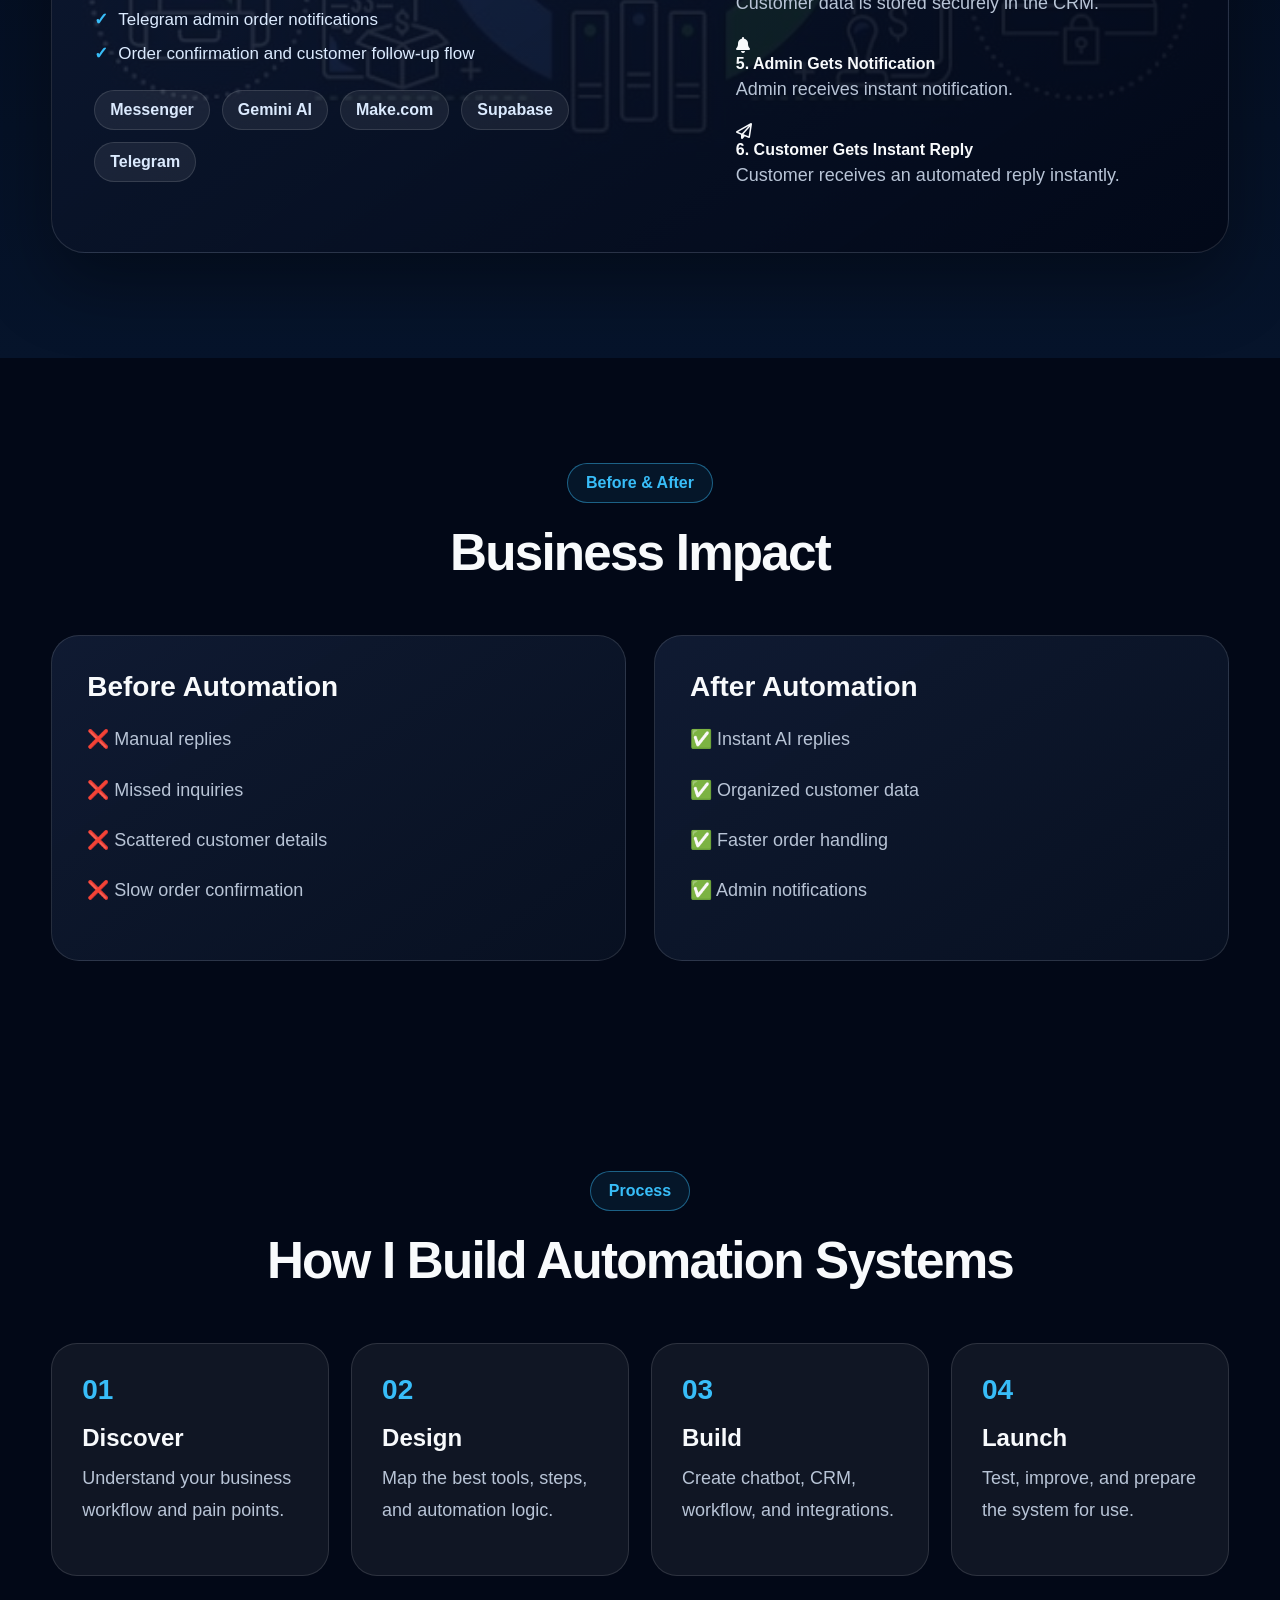
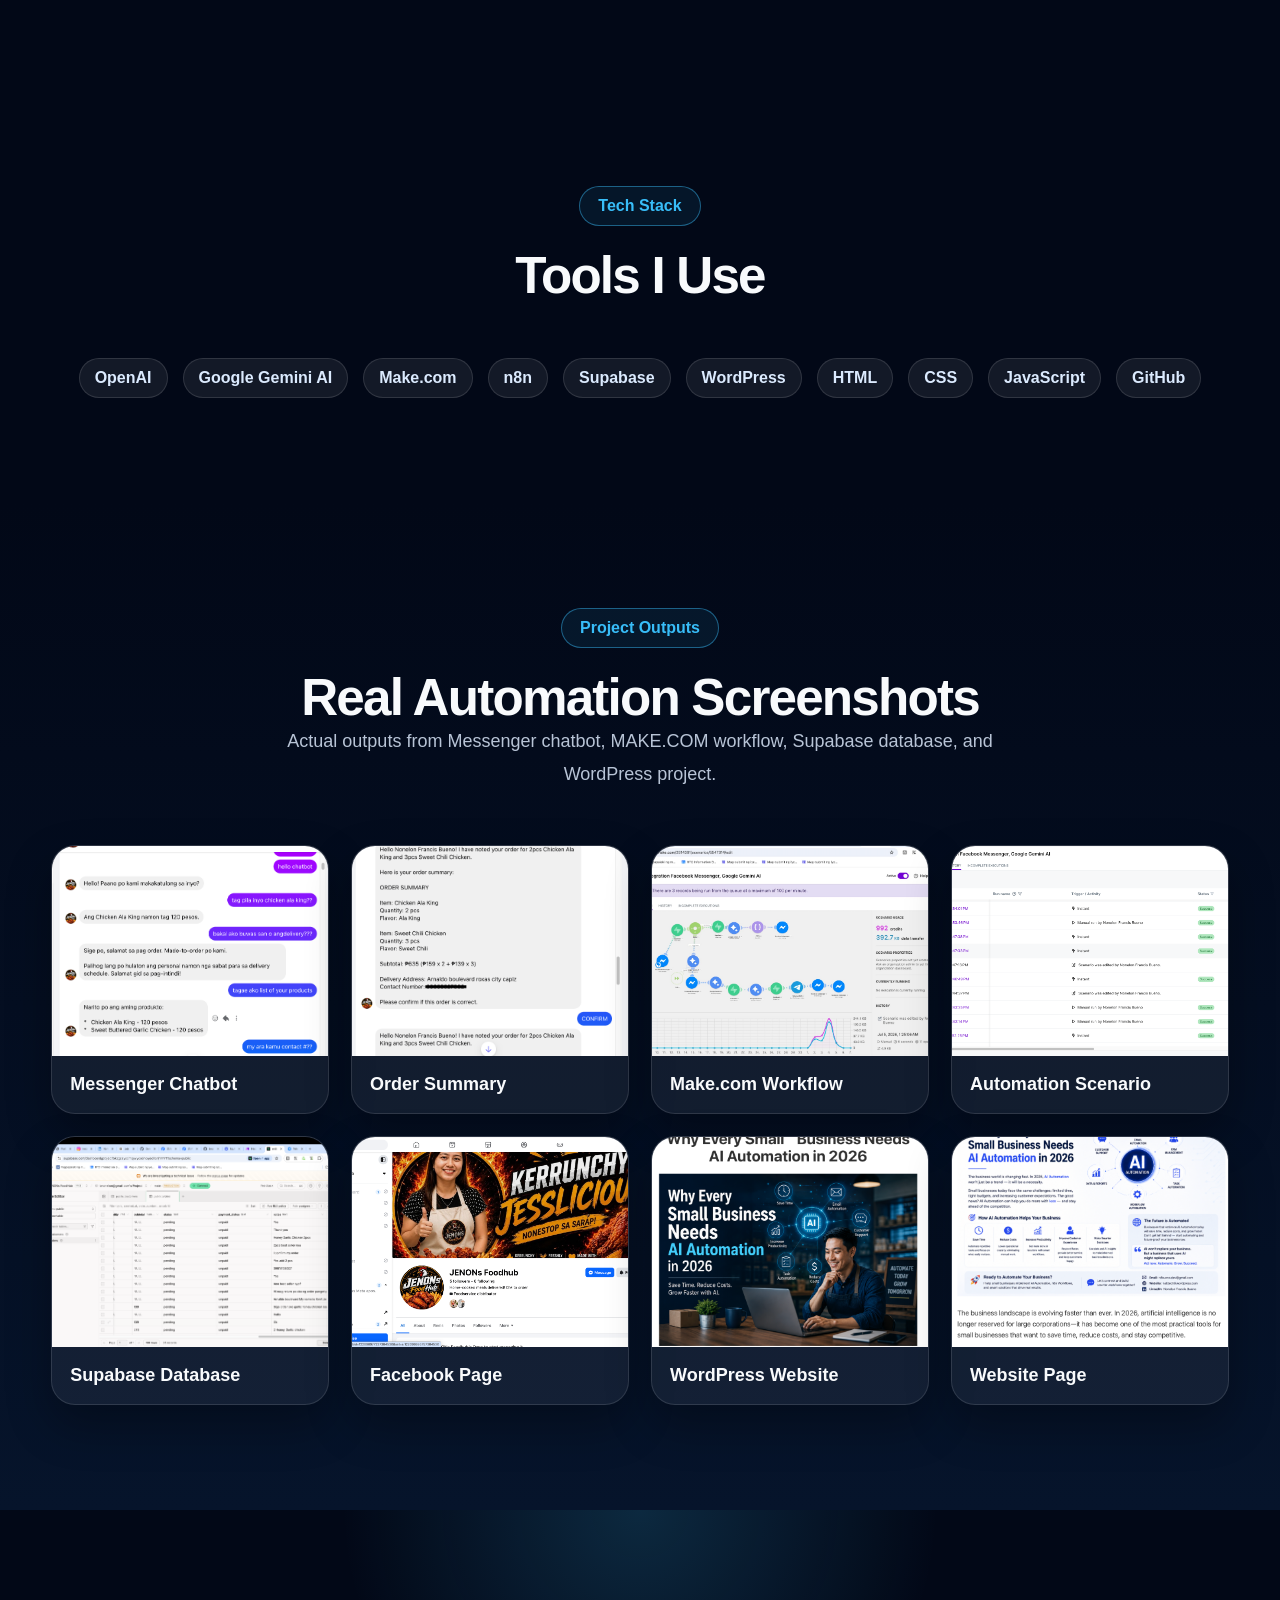
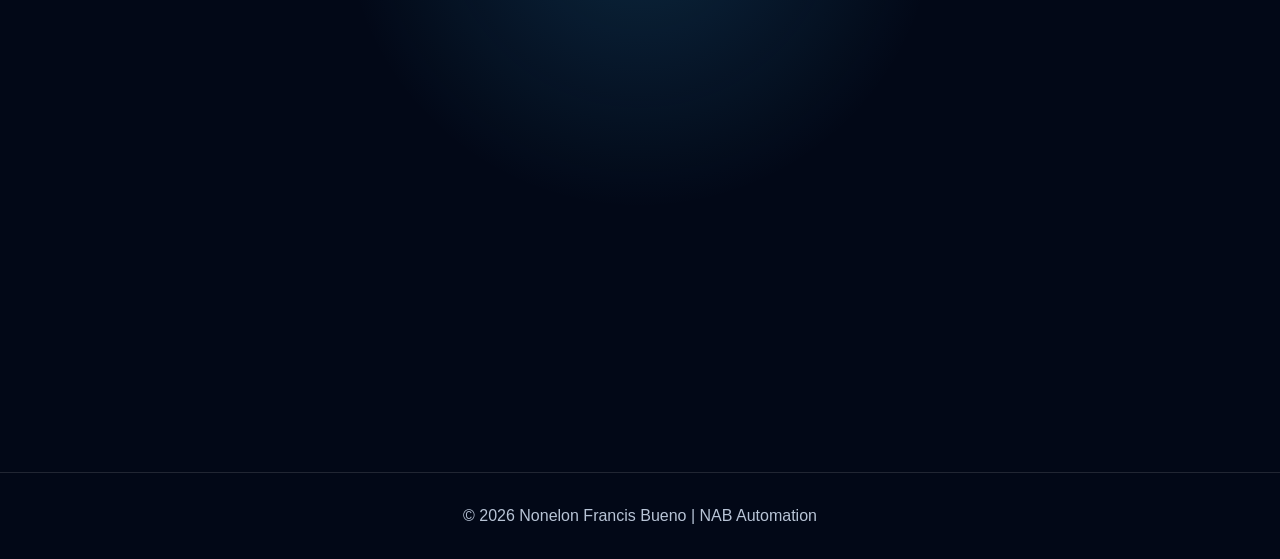
==== commit 31e145a3: "Updated portfolio homepage" ====
--- a/index.html
+++ b/index.html
@@ -3,7 +3,7 @@
 <head>
   <meta charset="UTF-8" />
   <meta name="viewport" content="width=device-width, initial-scale=1.0" />
-  <title>NFB Automation | AI Automation Portfolio</title>
+  <title>NAB Automation | AI Automation Specialist</title>
   <link rel="stylesheet" href="style.css" />
   <link rel="stylesheet" href="https://cdnjs.cloudflare.com/ajax/libs/font-awesome/6.5.2/css/all.min.css">
 </head>
@@ -20,7 +20,7 @@
 
 <header class="header">
   <div class="container nav">
-    <a href="#" class="logo">NFB Automation</a>
+    <a href="#" class="logo">NAB Automation</a>
 
     <nav class="nav-links">
       <a href="#about">About</a>
@@ -44,15 +44,15 @@
     </div>
 
     <div class="hero-content reveal">
-      <span class="badge">AI Automation Engineer</span>
+      <span class="badge">AI Automation Specialist</span>
 
       <h1>
-        Transform Manual Work Into
-        <span>Intelligent Automation</span>
+        AI Automation That Saves Time,
+        <span>Cuts Costs, and Grows Your Business.</span>
       </h1>
 
       <p>
-        I help small businesses save time, reduce costs, and improve customer experience using AI chatbots, CRM systems, workflow automation, WordPress websites, and smart business integrations.
+        I help businesses automate repetitive work, eliminate manual processes, reduce operating costs, and scale faster through AI-powered automation, CRM systems, intelligent chatbots, and custom business integrations.
       </p>
 
       <div class="hero-buttons">
@@ -350,7 +350,7 @@
 </section>
 
 <footer class="footer">
-  <p>© 2026 Nonelon Francis Bueno | NFB Automation</p>
+  <p>© 2026 Nonelon Francis Bueno | NAB Automation</p>
 </footer>
 
 <script src="script.js"></script>
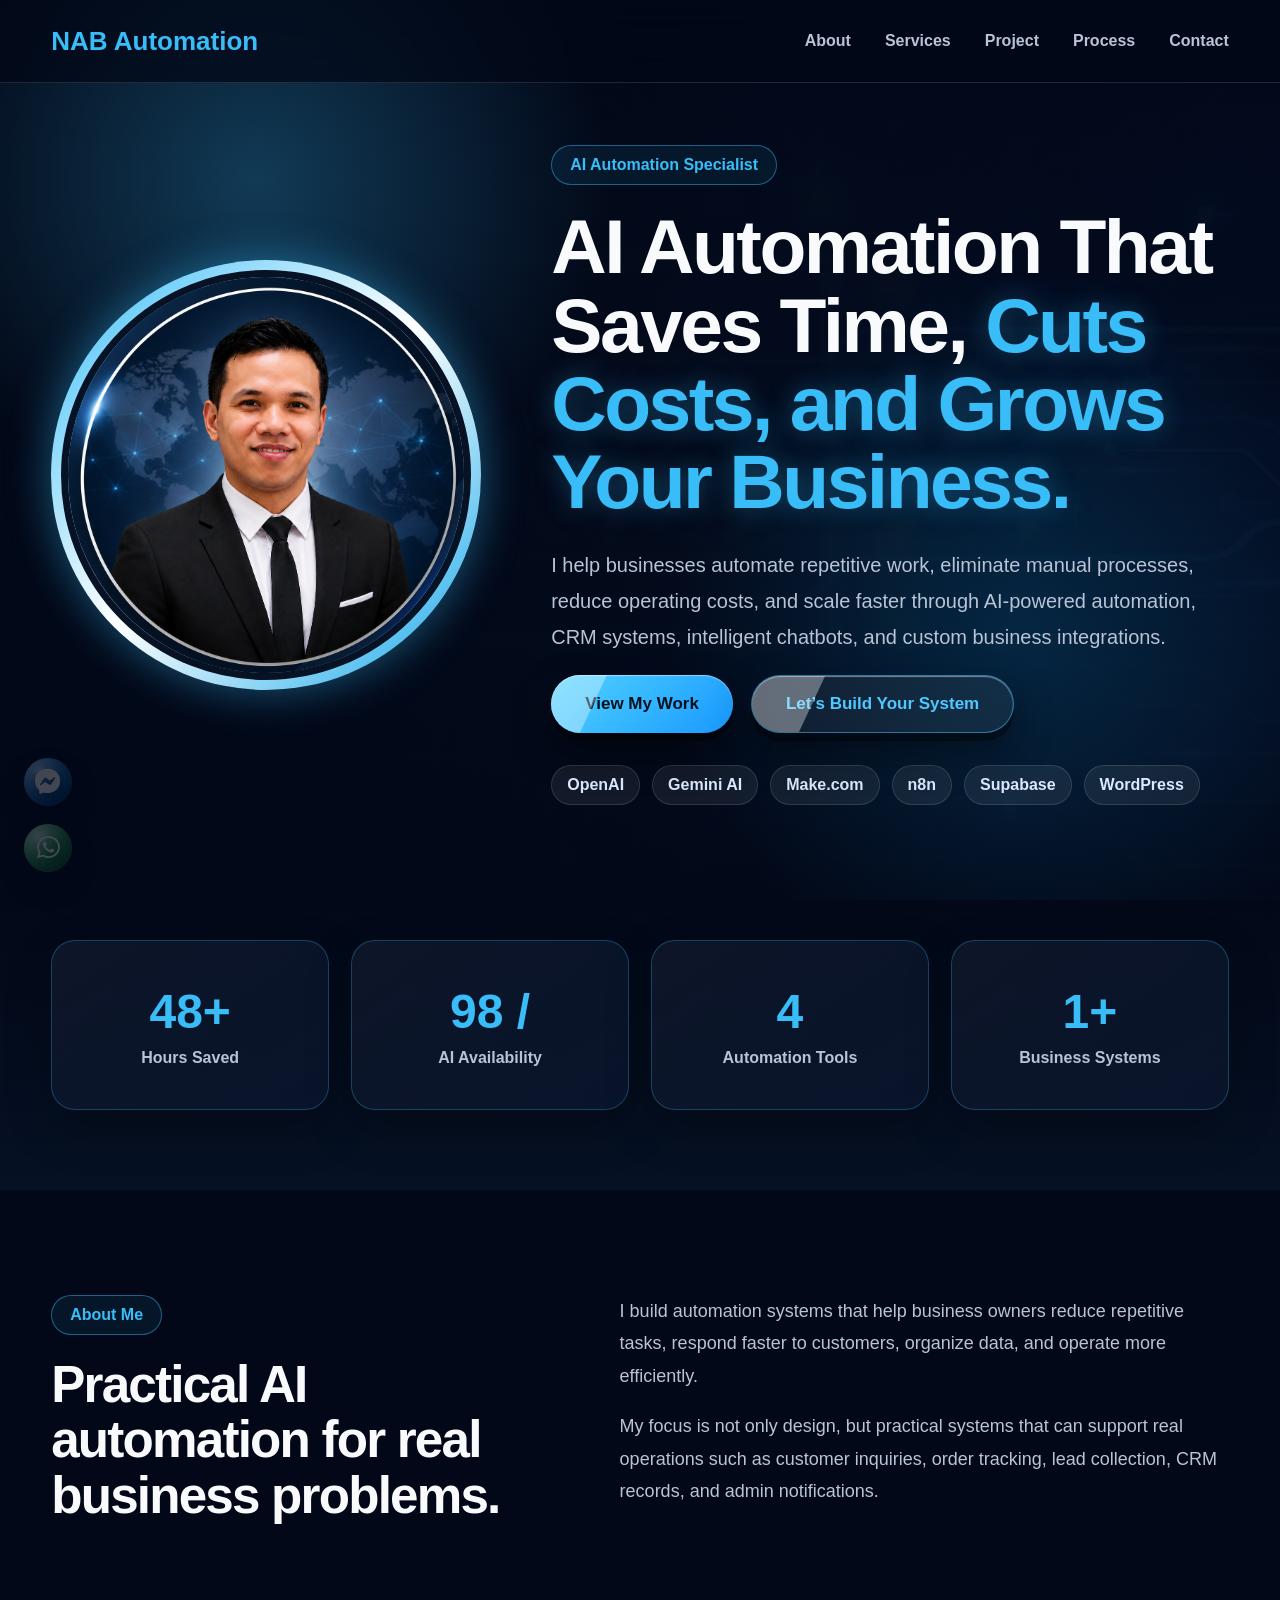
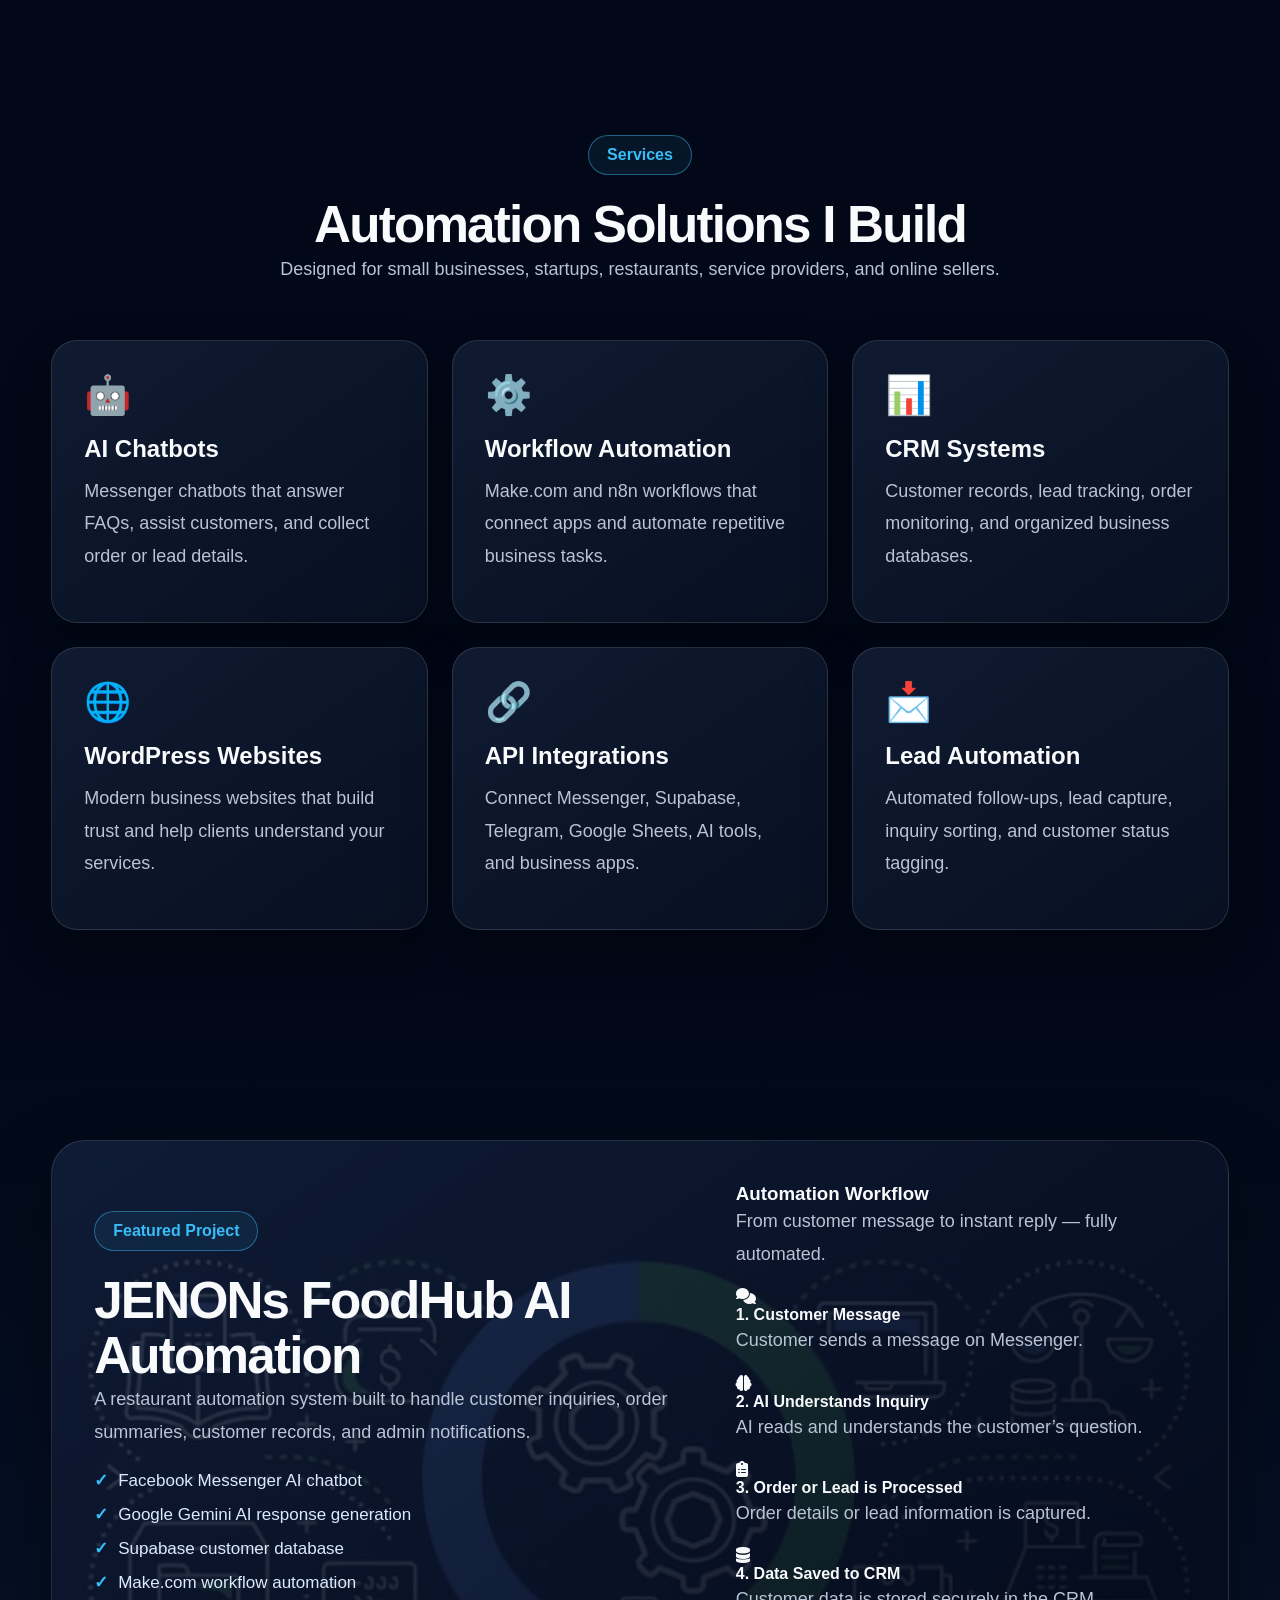
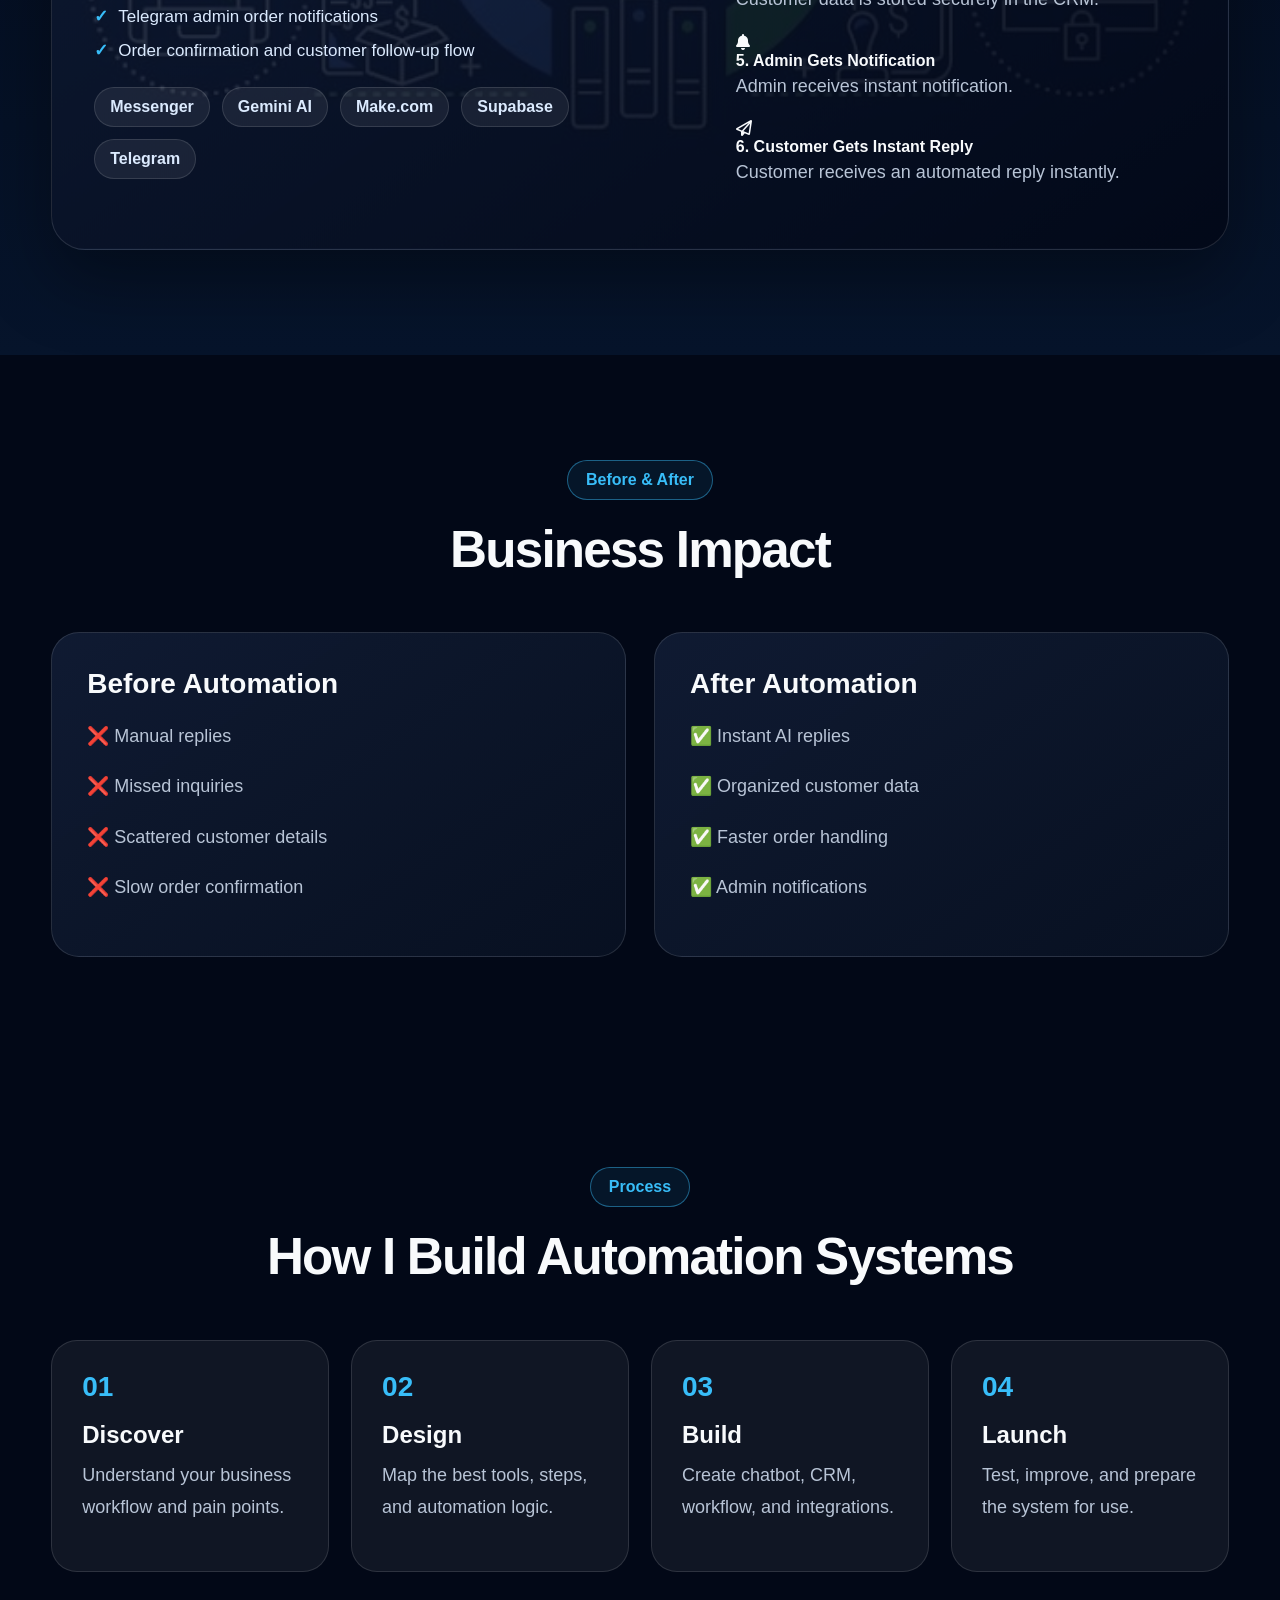
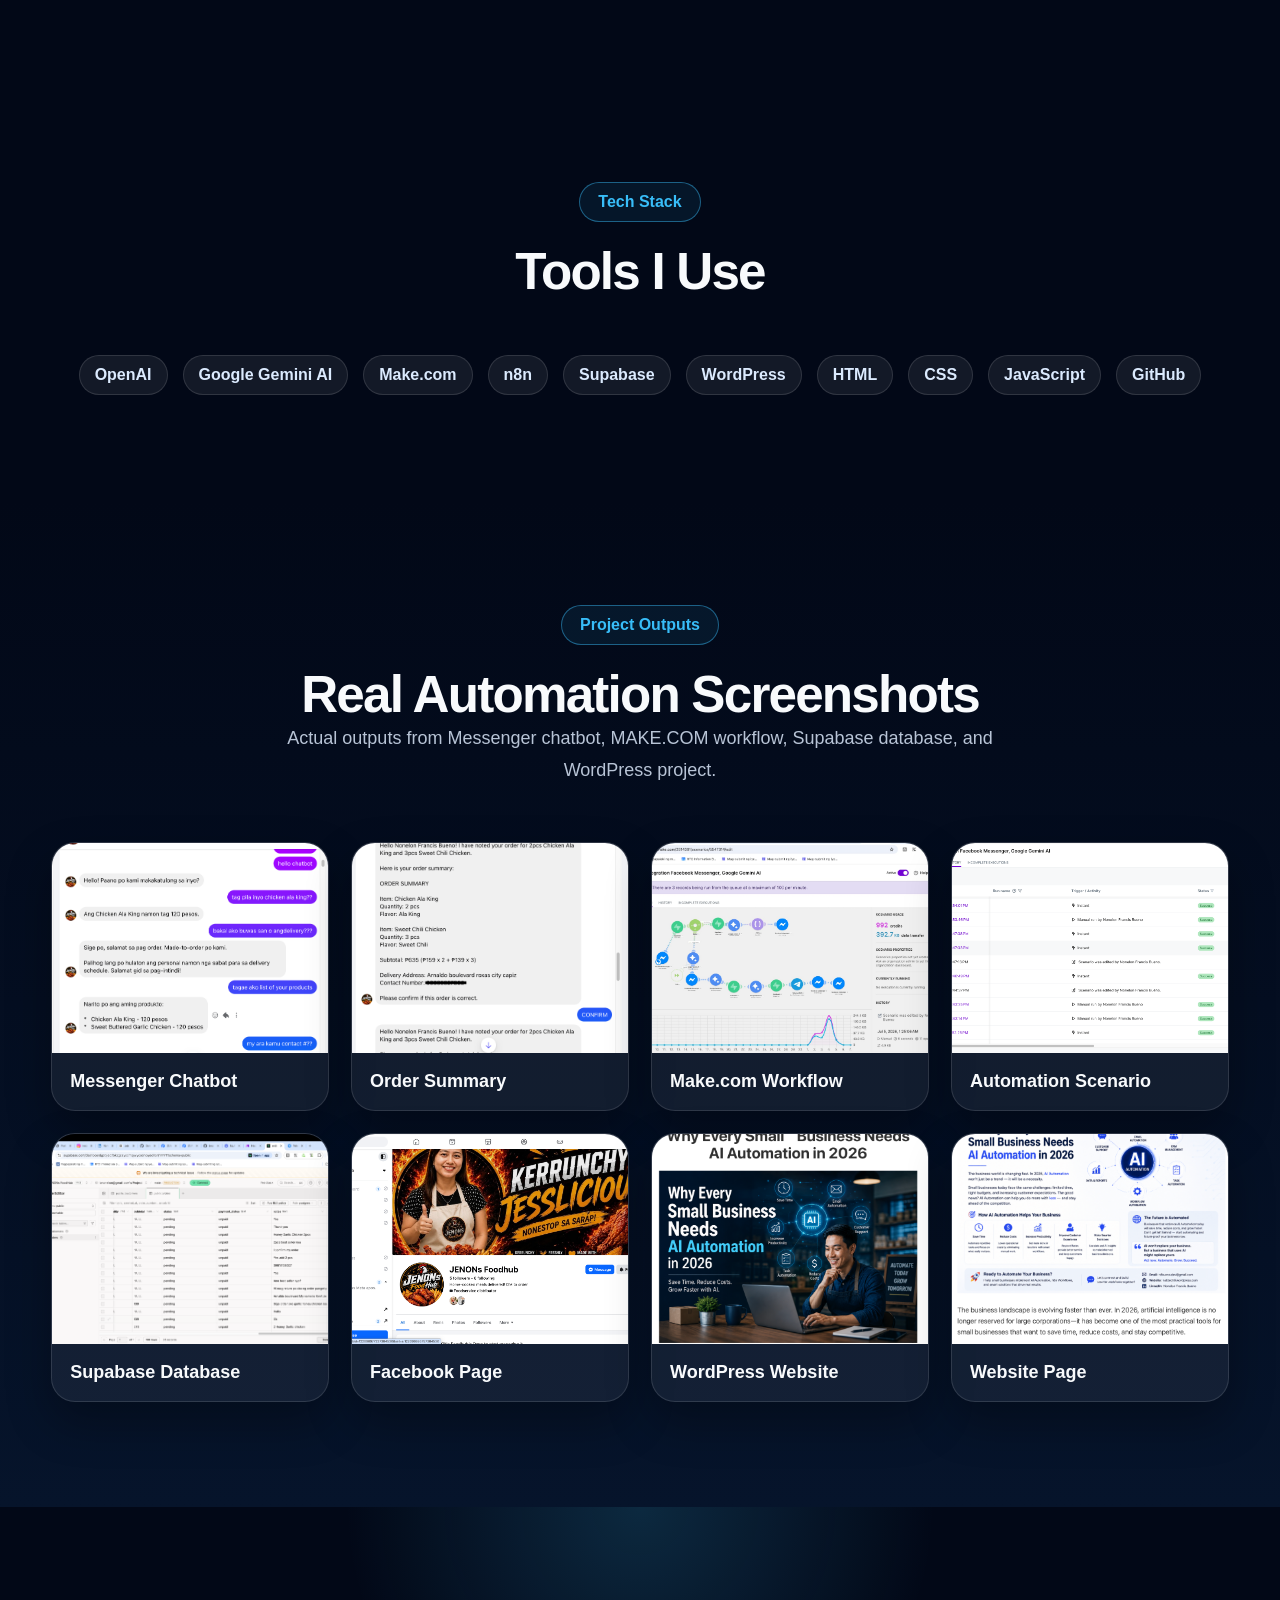
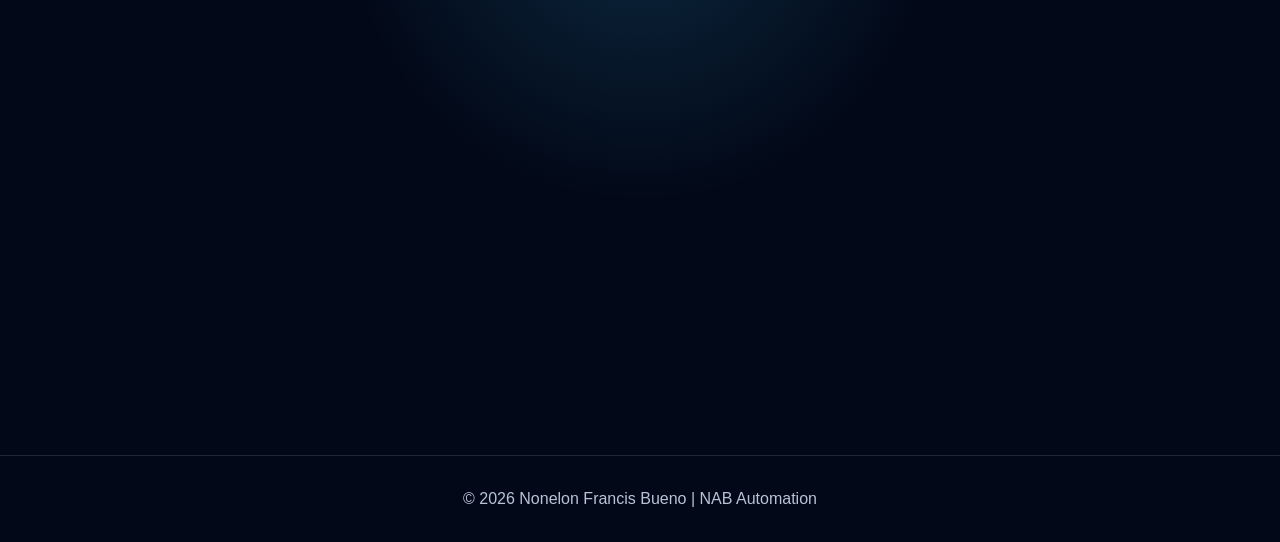
==== commit 5f7f0fa1: "Update portfolio" ====
--- a/index.html
+++ b/index.html
@@ -75,19 +75,19 @@
 <section class="stats">
   <div class="container stats-grid">
     <div class="stat-card reveal">
-      <h2 data-count="100">0</h2>
+      <h2 data-count="100">120+</h2>
       <p>Hours Saved</p>
     </div>
     <div class="stat-card reveal">
-      <h2>24/7</h2>
+      <h2>24 / 7</h2>
       <p>AI Availability</p>
     </div>
     <div class="stat-card reveal">
-      <h2 data-count="5">0</h2>
+      <h2 data-count="5">11</h2>
       <p>Automation Tools</p>
     </div>
     <div class="stat-card reveal">
-      <h2 data-count="3">0</h2>
+      <h2 data-count="3">5+</h2>
       <p>Business Systems</p>
     </div>
   </div>
--- a/style.css
+++ b/style.css
@@ -189,7 +189,7 @@
   display:flex;
   gap:18px;
   flex-wrap:wrap;
-  margin-top:34px;
+  margin-top:20px;
 }
 
 .hero-buttons.center{
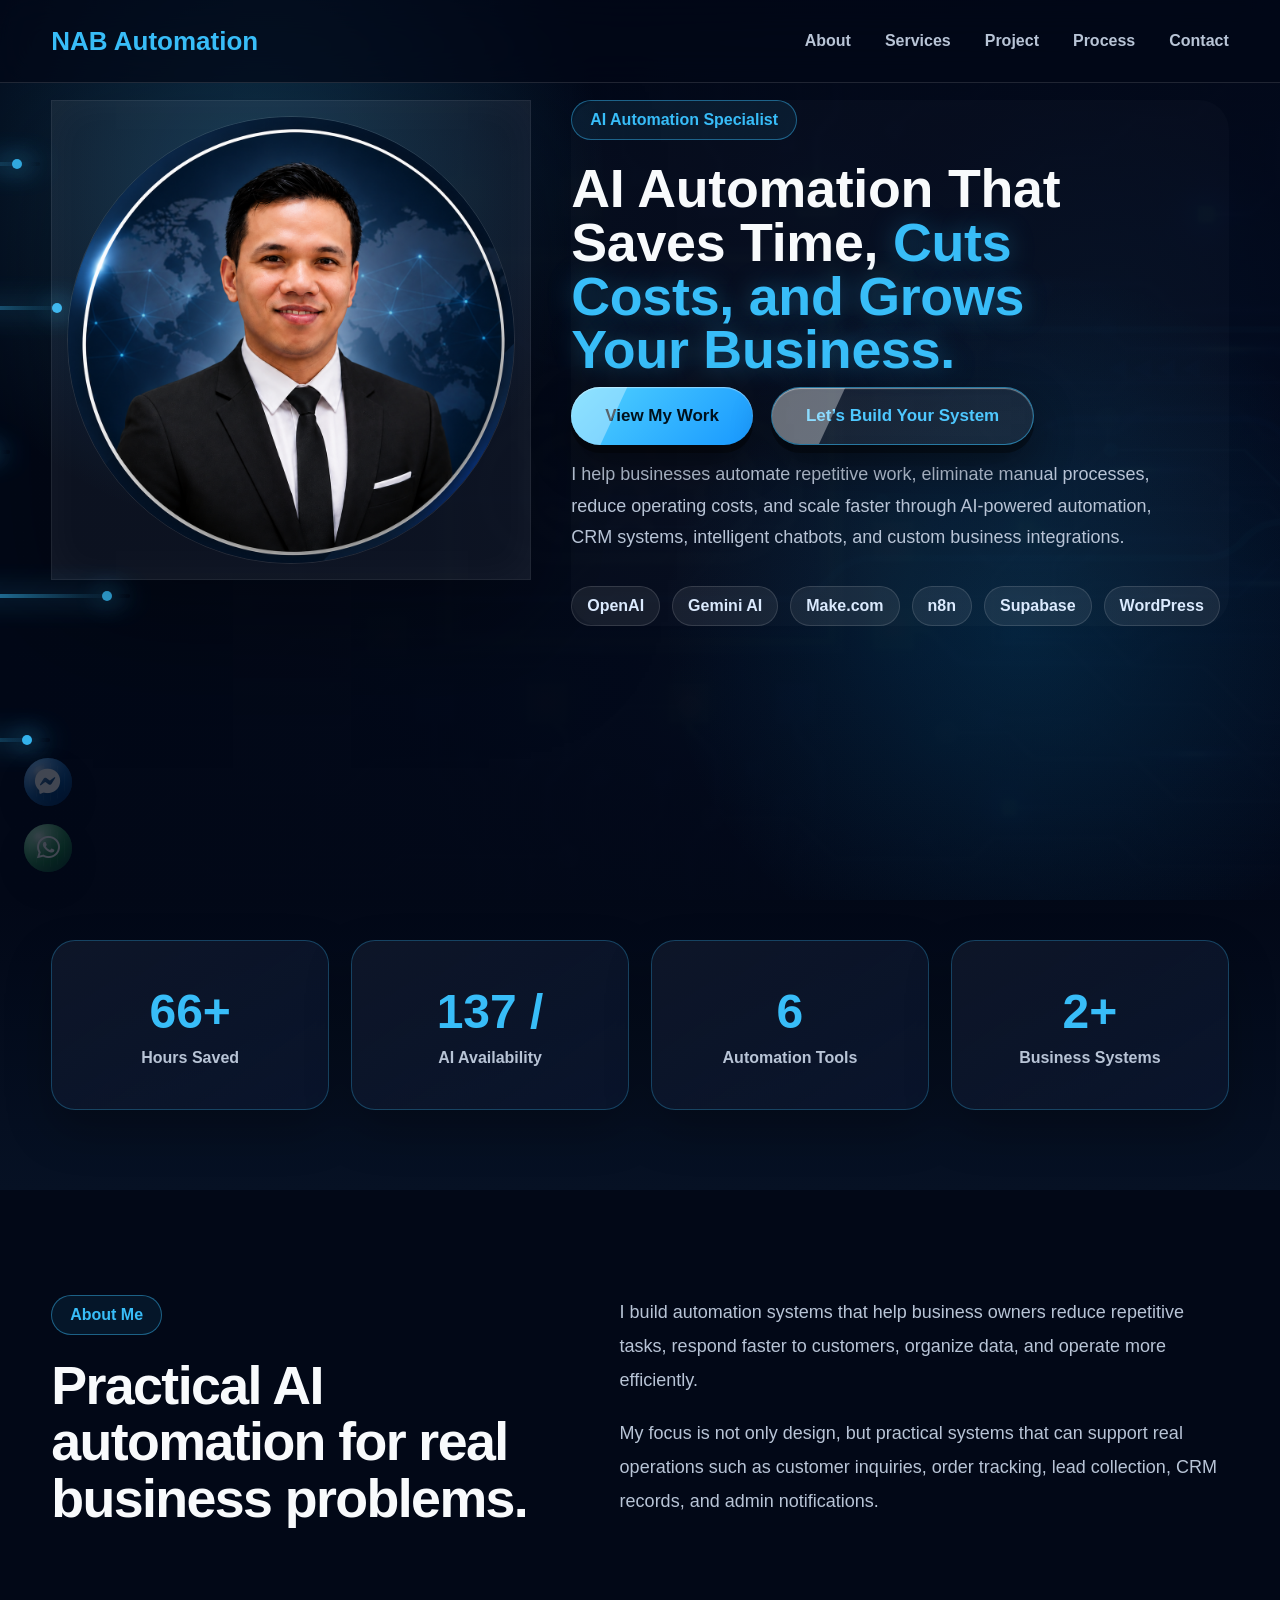
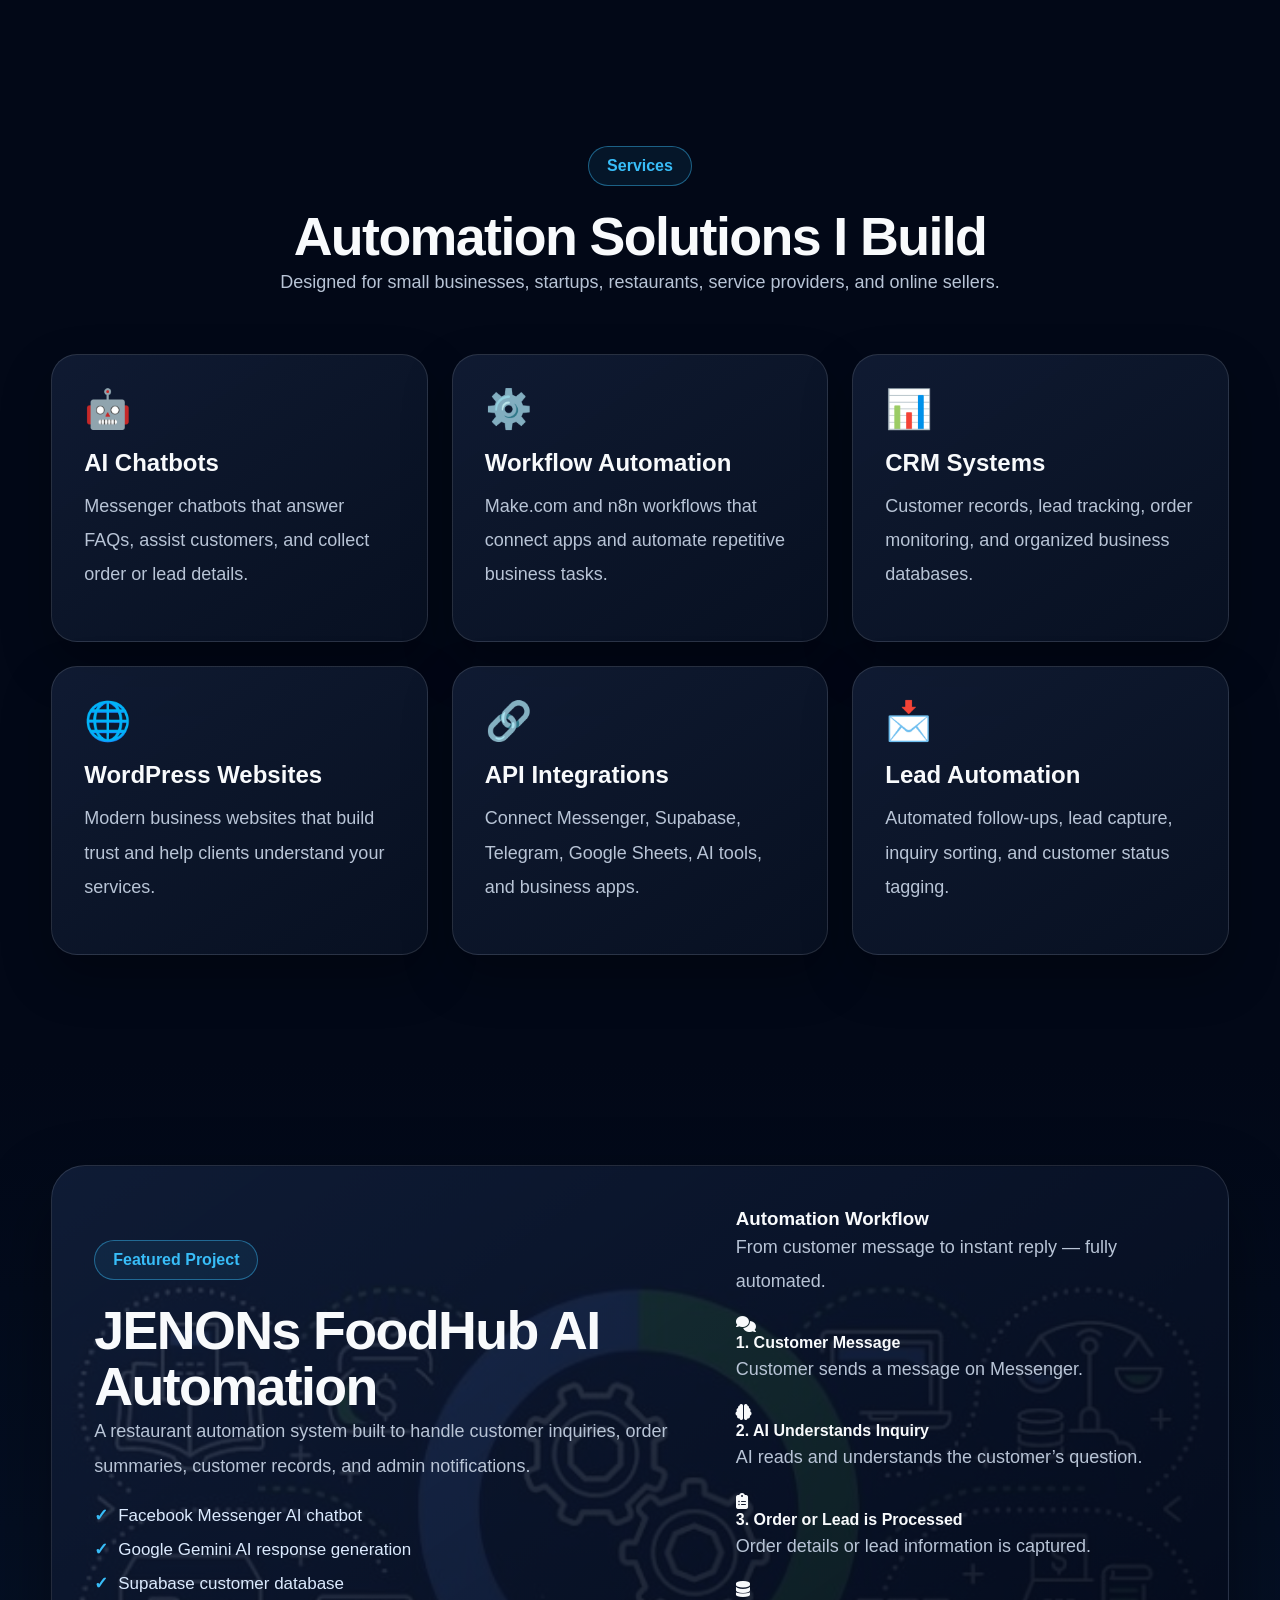
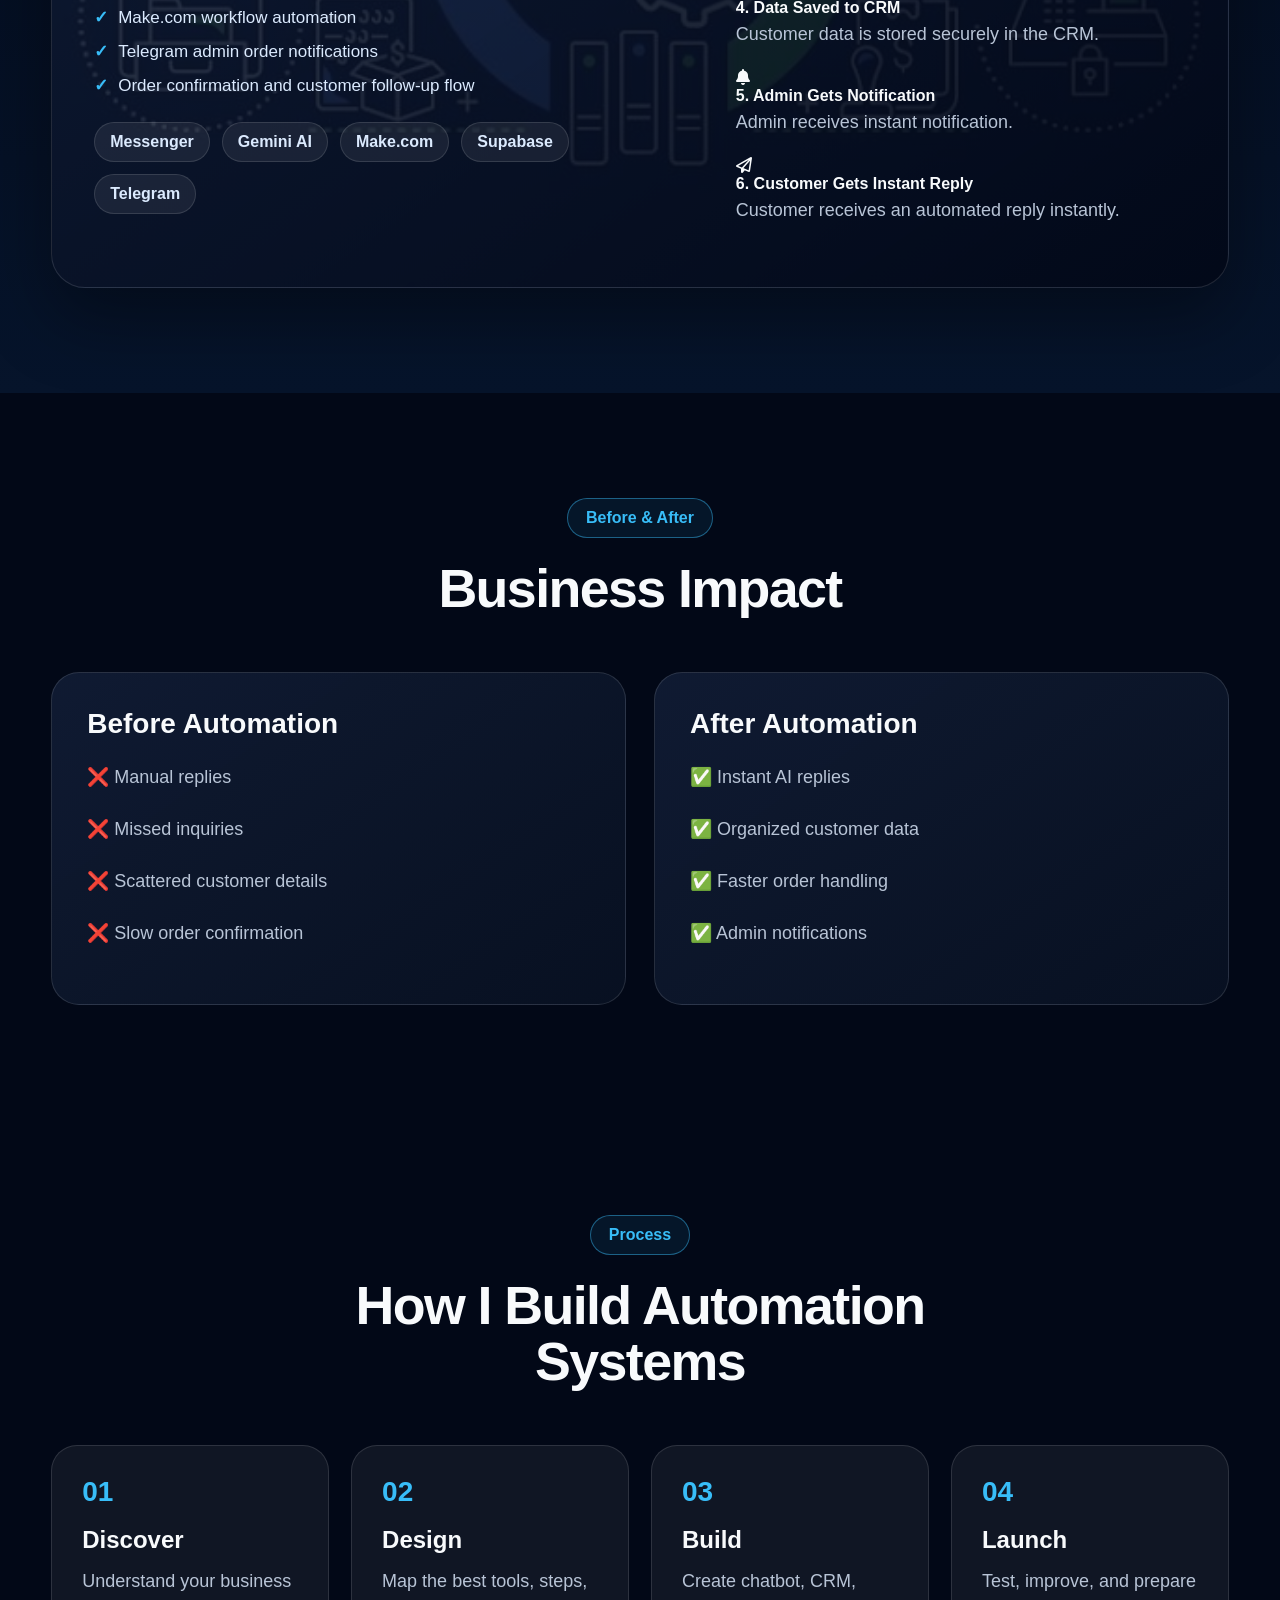
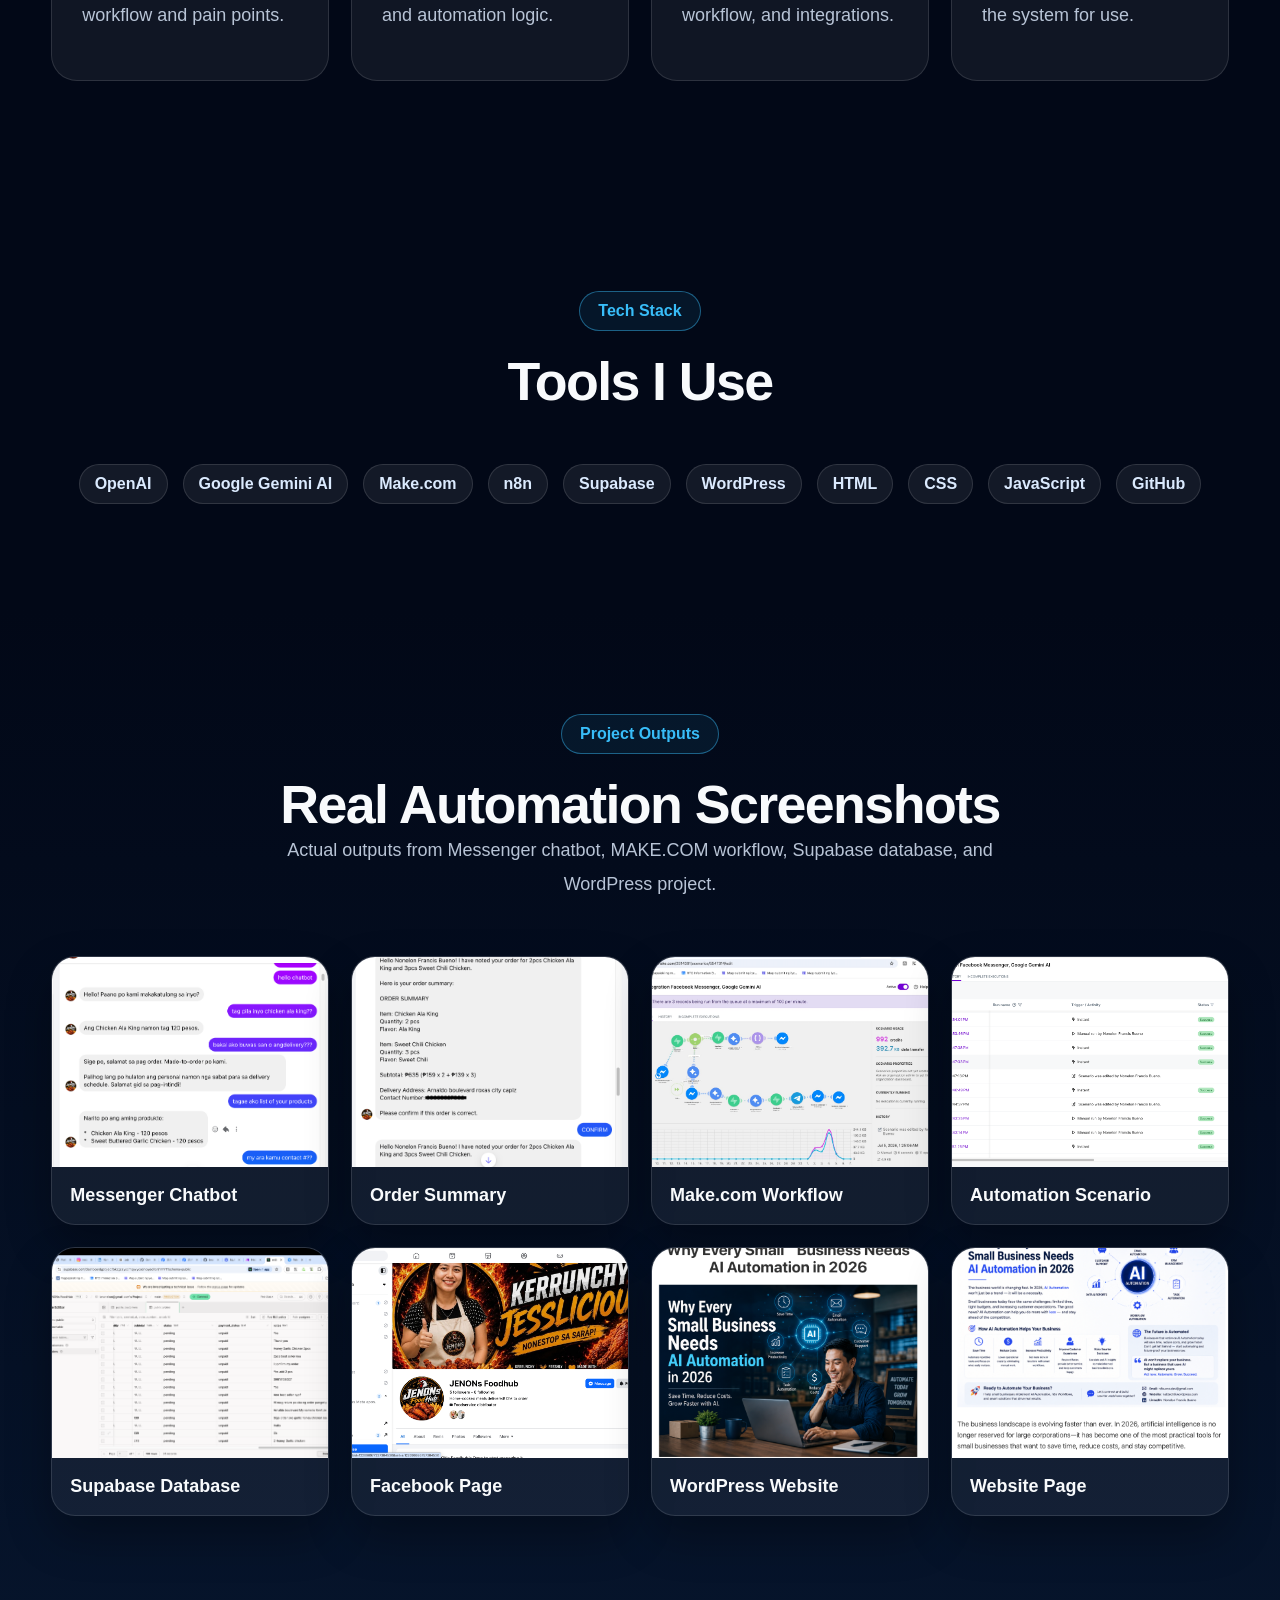
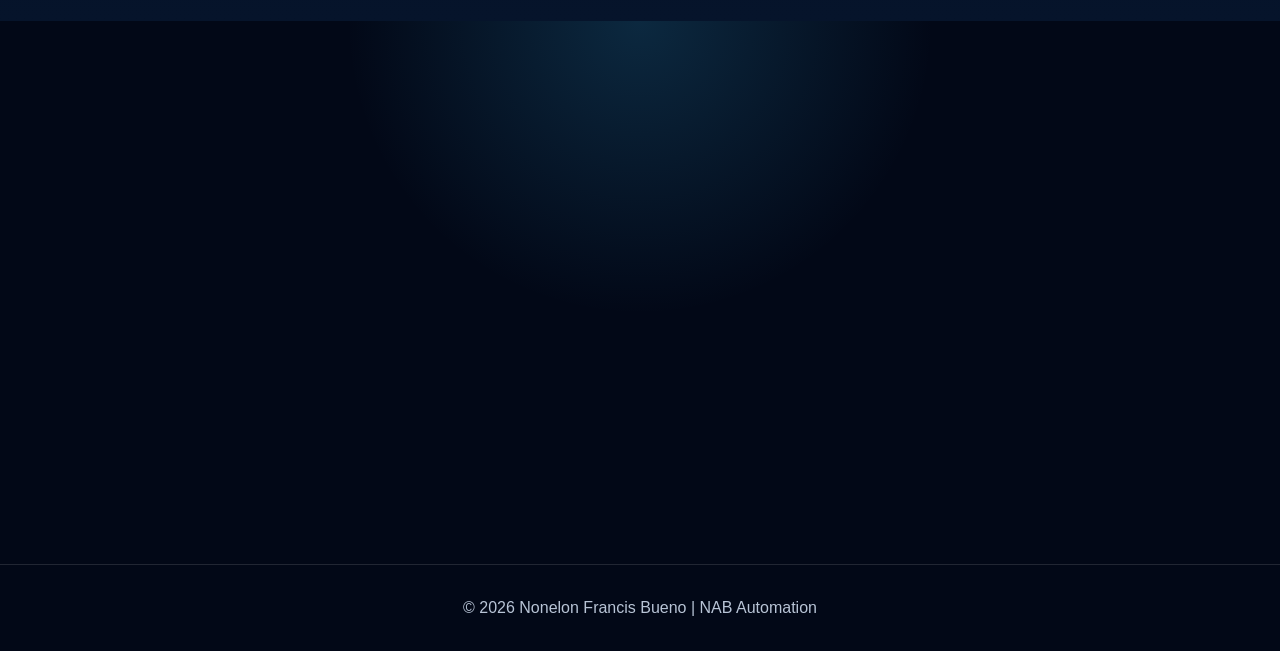
==== commit 1d8b6380: "Update portfolio" ====
--- a/index.html
+++ b/index.html
@@ -38,6 +38,14 @@
   <div class="bg-layer bg-three"></div>
   <div class="overlay"></div>
 
+  <div class="data-lights">
+    <span></span>
+    <span></span>
+    <span></span>
+    <span></span>
+    <span></span>
+  </div>
+
   <div class="container hero-grid">
     <div class="hero-image reveal">
       <img src="image/profile.png" alt="Nonelon Francis Bueno">
@@ -51,14 +59,14 @@
         <span>Cuts Costs, and Grows Your Business.</span>
       </h1>
 
+      <div class="hero-buttons">
+        <a href="#project" class="btn primary">View My Work</a>
+        <a href="#contact" class="btn secondary">Let’s Build Your System</a>
+      </div>
+
       <p>
         I help businesses automate repetitive work, eliminate manual processes, reduce operating costs, and scale faster through AI-powered automation, CRM systems, intelligent chatbots, and custom business integrations.
       </p>
-
-      <div class="hero-buttons">
-        <a href="#project" class="btn primary">View My Work</a>
-        <a href="#contact" class="btn secondary">Let’s Build Your System</a>
-      </div>
 
       <div class="tech-pills">
         <span>OpenAI</span>
--- a/style.css
+++ b/style.css
@@ -81,10 +81,23 @@
 .hero{
   position:relative;
   min-height:100vh;
-  padding:140px 0 90px;
+  padding:100px 0 60px;
   display:flex;
-  align-items:center;
+  align-items:flex-start;
   overflow:hidden;
+  perspective:1200px;
+  background:radial-gradient(circle at top left, rgba(56,189,248,.16), transparent 25%), linear-gradient(180deg,#020817,#020b1c);
+}
+
+.hero::before{
+  content:'';
+  position:absolute;
+  inset:0;
+  background:
+    radial-gradient(circle at 10% 20%, rgba(56,189,248,.22), transparent 20%),
+    radial-gradient(circle at 85% 35%, rgba(14,165,233,.14), transparent 18%);
+  pointer-events:none;
+  z-index:1;
 }
 
 .bg-layer{
@@ -92,8 +105,9 @@
   inset:0;
   background-size:cover;
   background-position:center;
-  opacity:.18;
+  opacity:.12;
   animation:bgFloat 18s ease-in-out infinite alternate;
+  z-index:0;
 }
 
 .bg-one{
@@ -102,14 +116,14 @@
 
 .bg-two{
   background-image:url("image/13.jpeg");
-  opacity:.13;
+  opacity:.14;
   mix-blend-mode:screen;
   animation-delay:2s;
 }
 
 .bg-three{
   background-image:url("image/14.jpeg");
-  opacity:.12;
+  opacity:.1;
   mix-blend-mode:screen;
   animation-delay:4s;
 }
@@ -118,29 +132,43 @@
   position:absolute;
   inset:0;
   background:
-    radial-gradient(circle at 20% 20%,rgba(56,189,248,.28),transparent 28%),
-    radial-gradient(circle at 80% 70%,rgba(14,165,233,.18),transparent 30%),
-    linear-gradient(90deg,#020817 0%,rgba(2,8,23,.94) 45%,rgba(2,8,23,.76) 100%);
-}
-
-.hero-grid{
-  position:relative;
+    radial-gradient(circle at 20% 20%,rgba(56,189,248,.24),transparent 28%),
+    radial-gradient(circle at 80% 70%,rgba(14,165,233,.16),transparent 30%),
+    linear-gradient(90deg,#020817 0%,rgba(2,8,23,.92) 42%,rgba(2,8,23,.78) 100%);
   z-index:2;
+  pointer-events:none;
+}
+
+.hero-grid {
+  position: relative;
+  z-index: 5;
   display:grid;
   grid-template-columns:430px 1fr;
-  gap:70px;
-  align-items:center;
-}
-
-.hero-image{
-  position:relative;
-  width:430px;
-  height:430px;
-  border-radius:50%;
-  padding:10px;
-  background:linear-gradient(135deg,var(--blue),#fff,var(--blue2));
-  box-shadow:0 0 45px rgba(56,189,248,.45);
+  gap:90px;
+  align-items:start;
+  transform-style:preserve-3d;
+}
+
+.hero-content,
+.hero-image {
+  position: relative;
+  z-index: 6;
+}
+
+.hero-image {
+  width:480px;
+  height:480px;
+  padding:15px;
+  background:rgba(255,255,255,.04);
+  border:1px solid rgba(255,255,255,.08);
+  box-shadow:0 42px 120px rgba(0,0,0,.35), inset 0 0 45px rgba(255,255,255,.04);
+  transform-style:preserve-3d;
   animation:floatImg 5s ease-in-out infinite;
+  transition:transform .4s ease;
+}
+
+.hero-image:hover {
+  transform: translateZ(30px) rotateY(6deg) rotateX(3deg);
 }
 
 .hero-image img{
@@ -148,7 +176,110 @@
   height:100%;
   object-fit:cover;
   border-radius:50%;
-  border:7px solid #071225;
+  border:1px solid rgba(255,255,255,.1);
+  box-shadow: inset 0 0 30px rgba(255,255,255,.08);
+}
+
+.hero-content{
+  transform:translateZ(40px);
+}
+
+.hero-content::before{
+  content:'';
+  position:absolute;
+  inset:0;
+  border-radius:30px;
+  background:rgba(255,255,255,.02);
+  pointer-events:none;
+  z-index:-1;
+  backdrop-filter:blur(14px);
+}
+
+.data-lights {
+  position: absolute;
+  inset: 0;
+  z-index: 3;
+  overflow: hidden;
+  pointer-events: none;
+}
+
+.data-lights span {
+  position: absolute;
+  left: -280px;
+  width: 320px;
+  height: 4px;
+  border-radius:999px;
+  background: linear-gradient(90deg, transparent, rgba(56,189,248,.95), transparent);
+  box-shadow: 0 0 28px rgba(56,189,248,.75);
+  animation: dataMove 12s linear infinite;
+  opacity: .95;
+}
+
+.data-lights span::after {
+  content: '';
+  position: absolute;
+  right: 18px;
+  top: 50%;
+  transform: translateY(-50%);
+  width: 10px;
+  height: 10px;
+  border-radius: 50%;
+  background: #38bdf8;
+  box-shadow: 0 0 25px rgba(56,189,248,.95);
+}
+
+.data-lights span:nth-child(1) {
+  top: 18%;
+  animation-delay: 0s;
+  animation-duration: 14s;
+}
+
+.data-lights span:nth-child(2) {
+  top: 34%;
+  animation-delay: 1.4s;
+  animation-duration: 10s;
+  width: 360px;
+}
+
+.data-lights span:nth-child(3) {
+  top: 50%;
+  animation-delay: 2.7s;
+  animation-duration: 11.5s;
+  width: 290px;
+}
+
+.data-lights span:nth-child(4) {
+  top: 66%;
+  animation-delay: 3.9s;
+  animation-duration: 12.4s;
+  width: 410px;
+}
+
+.data-lights span:nth-child(5) {
+  top: 82%;
+  animation-delay: 5.1s;
+  animation-duration: 13.8s;
+  width: 330px;
+}
+
+@keyframes dataMove {
+  0% {
+    transform: translateX(0);
+    opacity: 0;
+  }
+
+  10% {
+    opacity: 1;
+  }
+
+  90% {
+    opacity: 1;
+  }
+
+  100% {
+    transform: translateX(130vw);
+    opacity: 0;
+  }
 }
 
 .badge,
@@ -166,30 +297,31 @@
 }
 
 .hero-content h1{
-  font-size:clamp(46px,6vw,82px);
-  line-height:1.02;
-  letter-spacing:-2.5px;
-  max-width:780px;
-  margin-bottom:26px;
+  font-size:clamp(36px,4.2vw,58px);
+  line-height:1.0;
+  letter-spacing:-0.25px;
+  max-width:520px;
+  margin-bottom:10px;
 }
 
 .hero-content h1 span{
   color:var(--blue);
   text-shadow:0 0 26px rgba(56,189,248,.35);
-}
-
-.hero-content p{
-  max-width:720px;
-  color:var(--muted);
-  font-size:20px;
-  line-height:1.8;
 }
 
 .hero-buttons{
   display:flex;
   gap:18px;
   flex-wrap:wrap;
-  margin-top:20px;
+  margin-top:10px;
+}
+
+.hero-content p{
+  max-width:620px;
+  color:var(--muted);
+  font-size:18px;
+  line-height:1.75;
+  margin-top:14px;
 }
 
 .hero-buttons.center{
@@ -325,16 +457,28 @@
 }
 
 .section h2{
-  font-size:clamp(36px,4vw,58px);
-  line-height:1.08;
-  letter-spacing:-1.8px;
+  font-size:clamp(38px,4.2vw,64px);
+  line-height:1.05;
+  letter-spacing:-1.6px;
+}
+
+#about .section h2{
+  font-size:clamp(52px,5.5vw,80px);
+  line-height:1.02;
 }
 
 .section p{
   color:var(--muted);
   font-size:18px;
-  line-height:1.8;
+  line-height:1.9;
   margin-bottom:18px;
+}
+
+#about .section p{
+  font-size:22px;
+  line-height:2.05;
+  max-width:760px;
+  margin-bottom:22px;
 }
 
 .section-heading{
@@ -723,6 +867,7 @@
   perspective:900px;
 }
 
+
 .float-icon{
   position:relative;
   width:48px;
@@ -736,22 +881,21 @@
   opacity:.25;
   overflow:hidden;
   transform-style:preserve-3d;
-  transition:.s ease;
+  transition:all.3s ease;
   animation:globeFloat 4s ease-in-out infinite;
   box-shadow:
     inset -12px -14px 25px rgba(0,0,0,.45),
     inset 9px 9px 20px rgba(255,255,255,.25),
     0 14px 35px rgba(0,0,0,.35);
 }
-
 .float-icon::before{
   content:"";
   position:absolute;
   inset:5px;
   border-radius:50%;
   background:
-    radial-gradient(circle at 28% 22%,rgba(255,255,255,.85),transparent 18%),
-    repeating-linear-gradient(90deg,rgba(255,255,255,.12) 0 1px,transparent 1px 7px);
+    radial-gradient(circle at 28% 22%, rgba(255,255,255,.85), transparent 18%),
+    repeating-linear-gradient(90deg, rgba(255,255,255,.12) 0 1px, transparent 1px 7px);
   opacity:.55;
 }
 
@@ -814,4 +958,8 @@
   45%{ opacity:1; transform:scale(1.55); filter:blur(22px); }
   100%{ opacity:0; transform:scale(2.1); filter:blur(35px); }
 }
-}+
+  to {
+    transform: translateX(130vw);
+    opacity: 0;
+  }
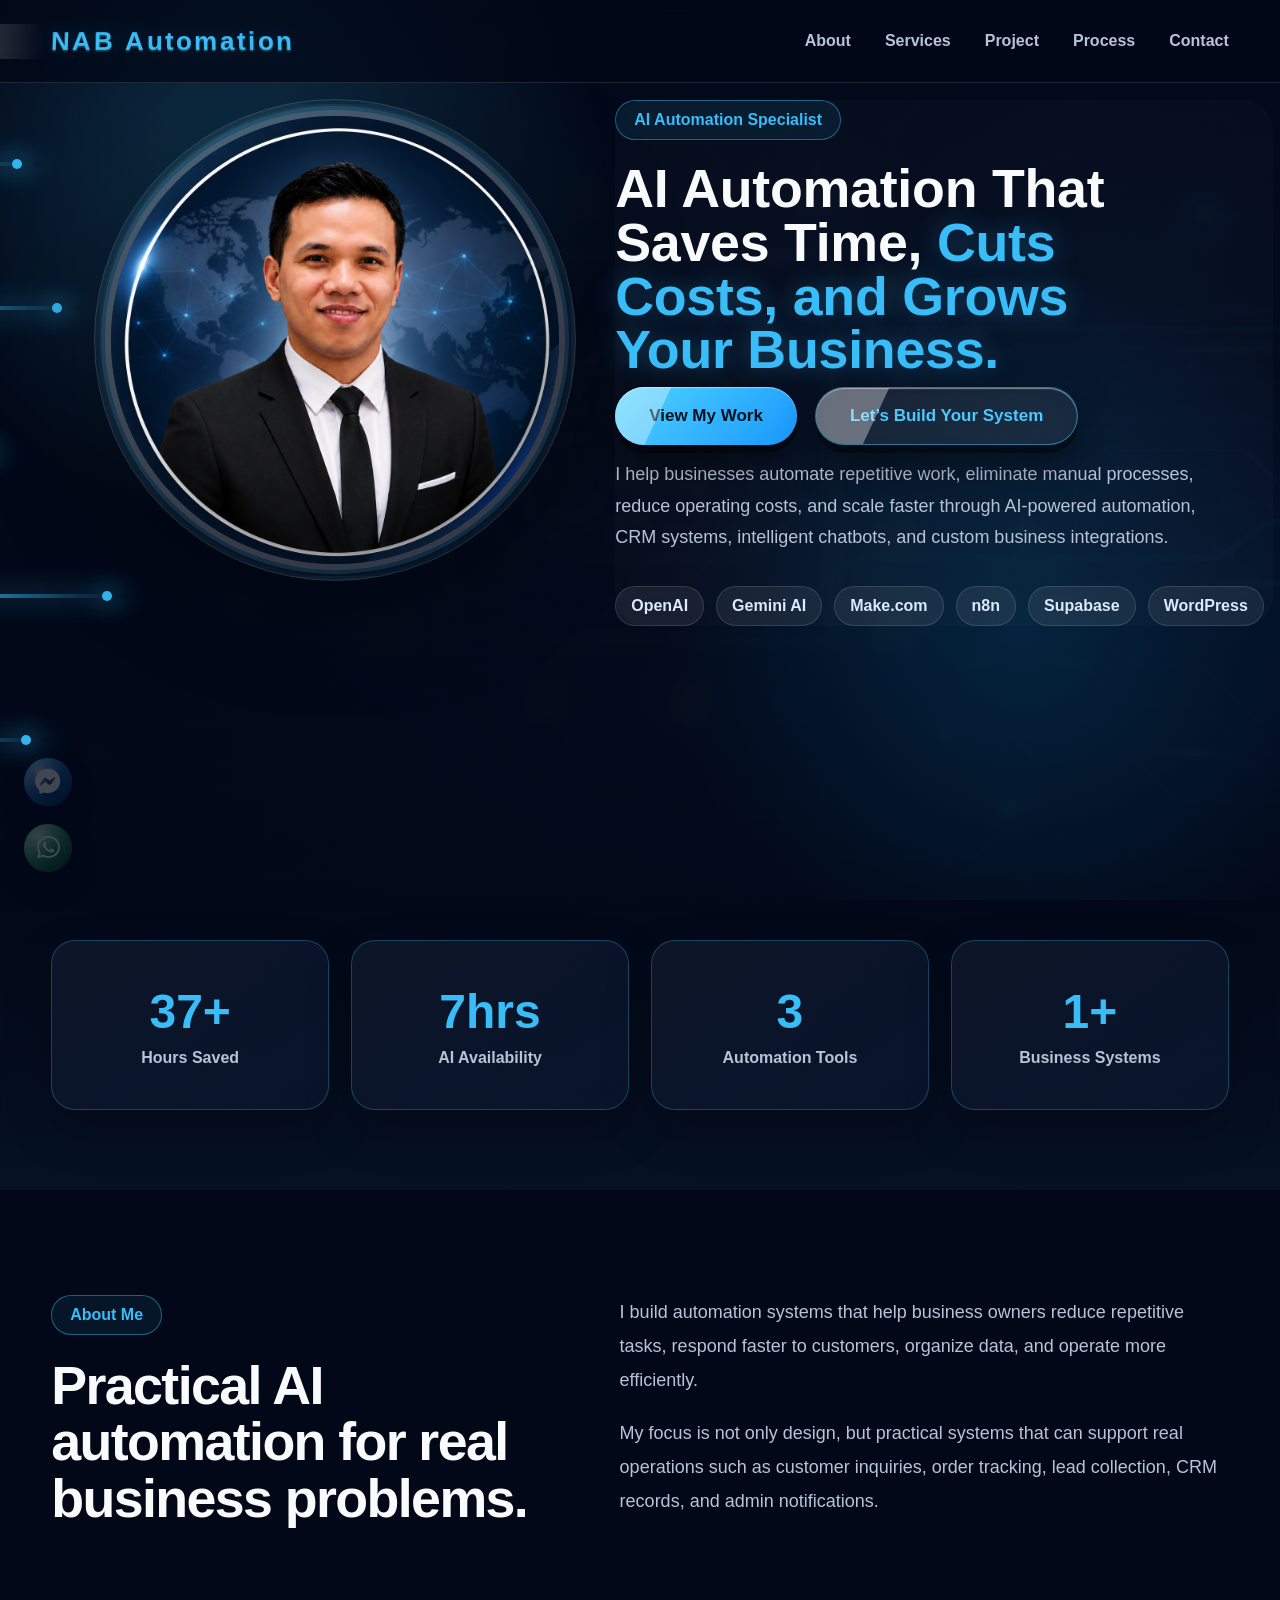
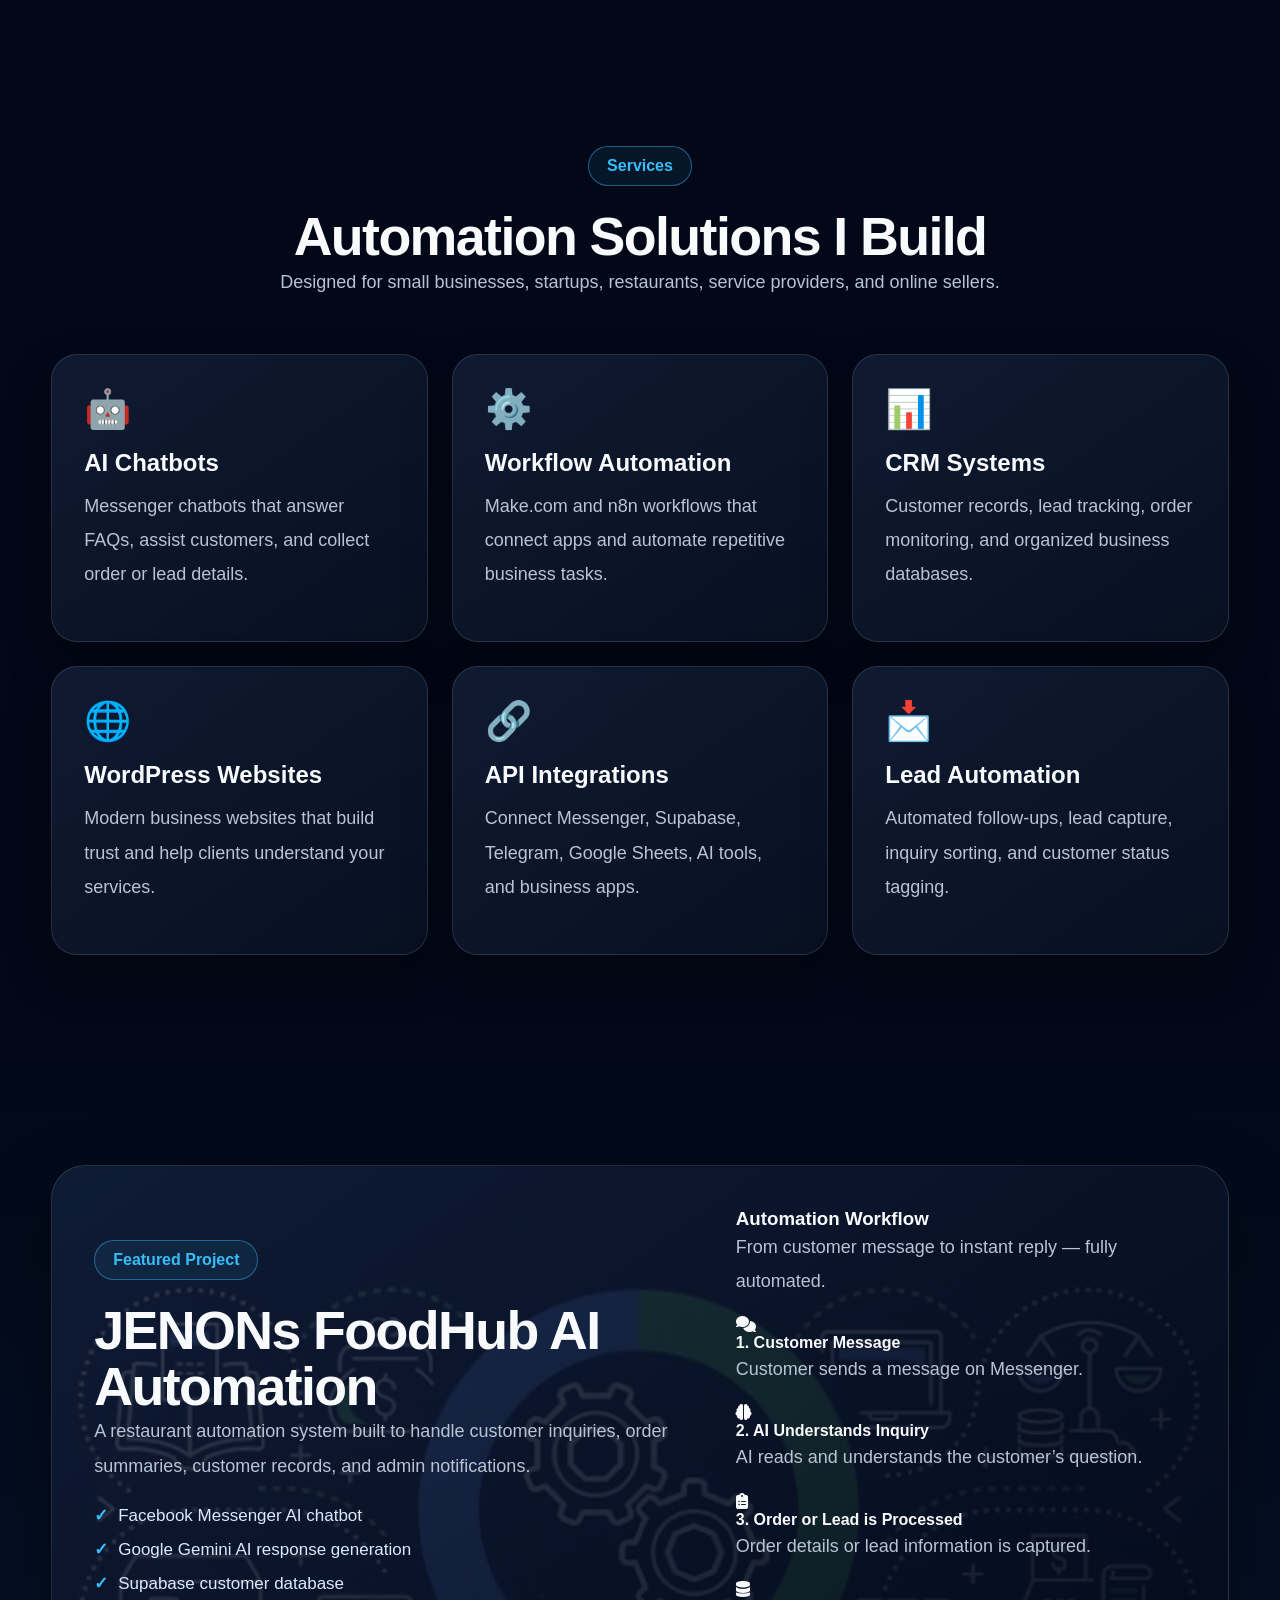
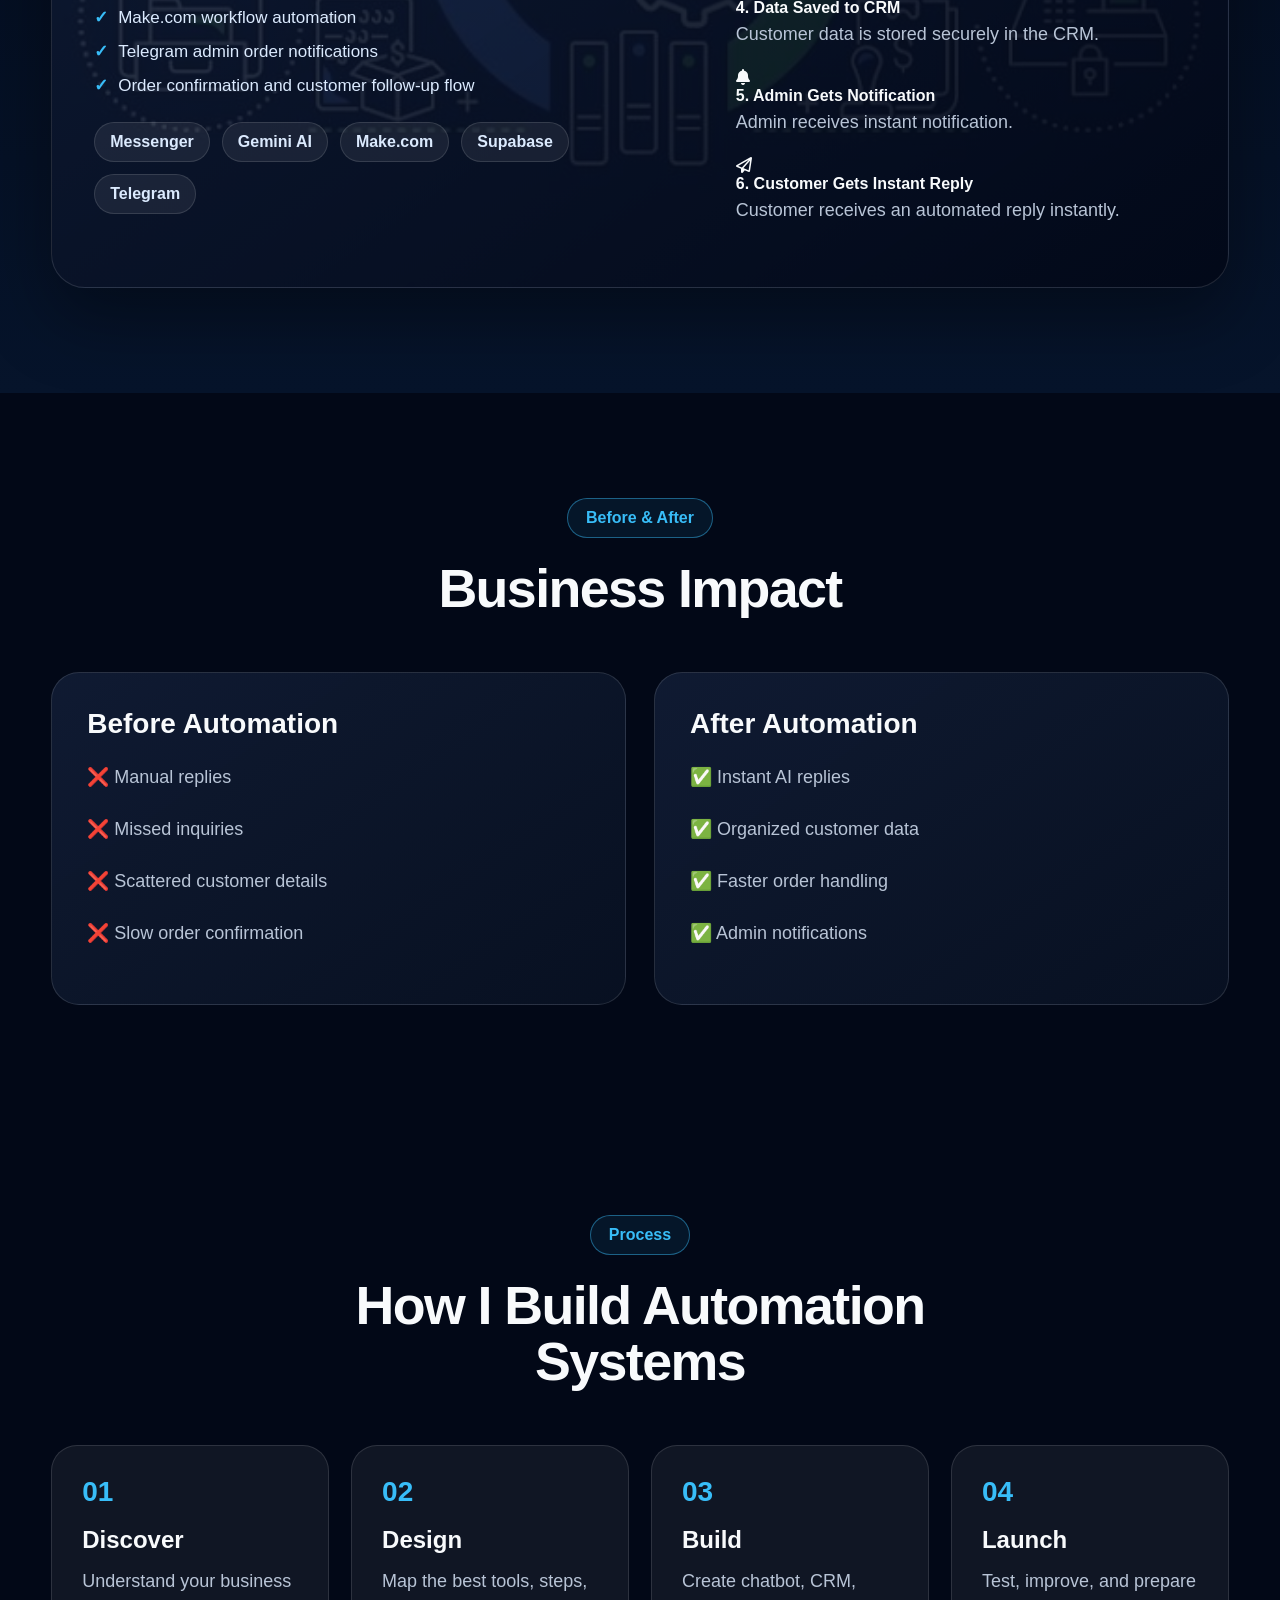
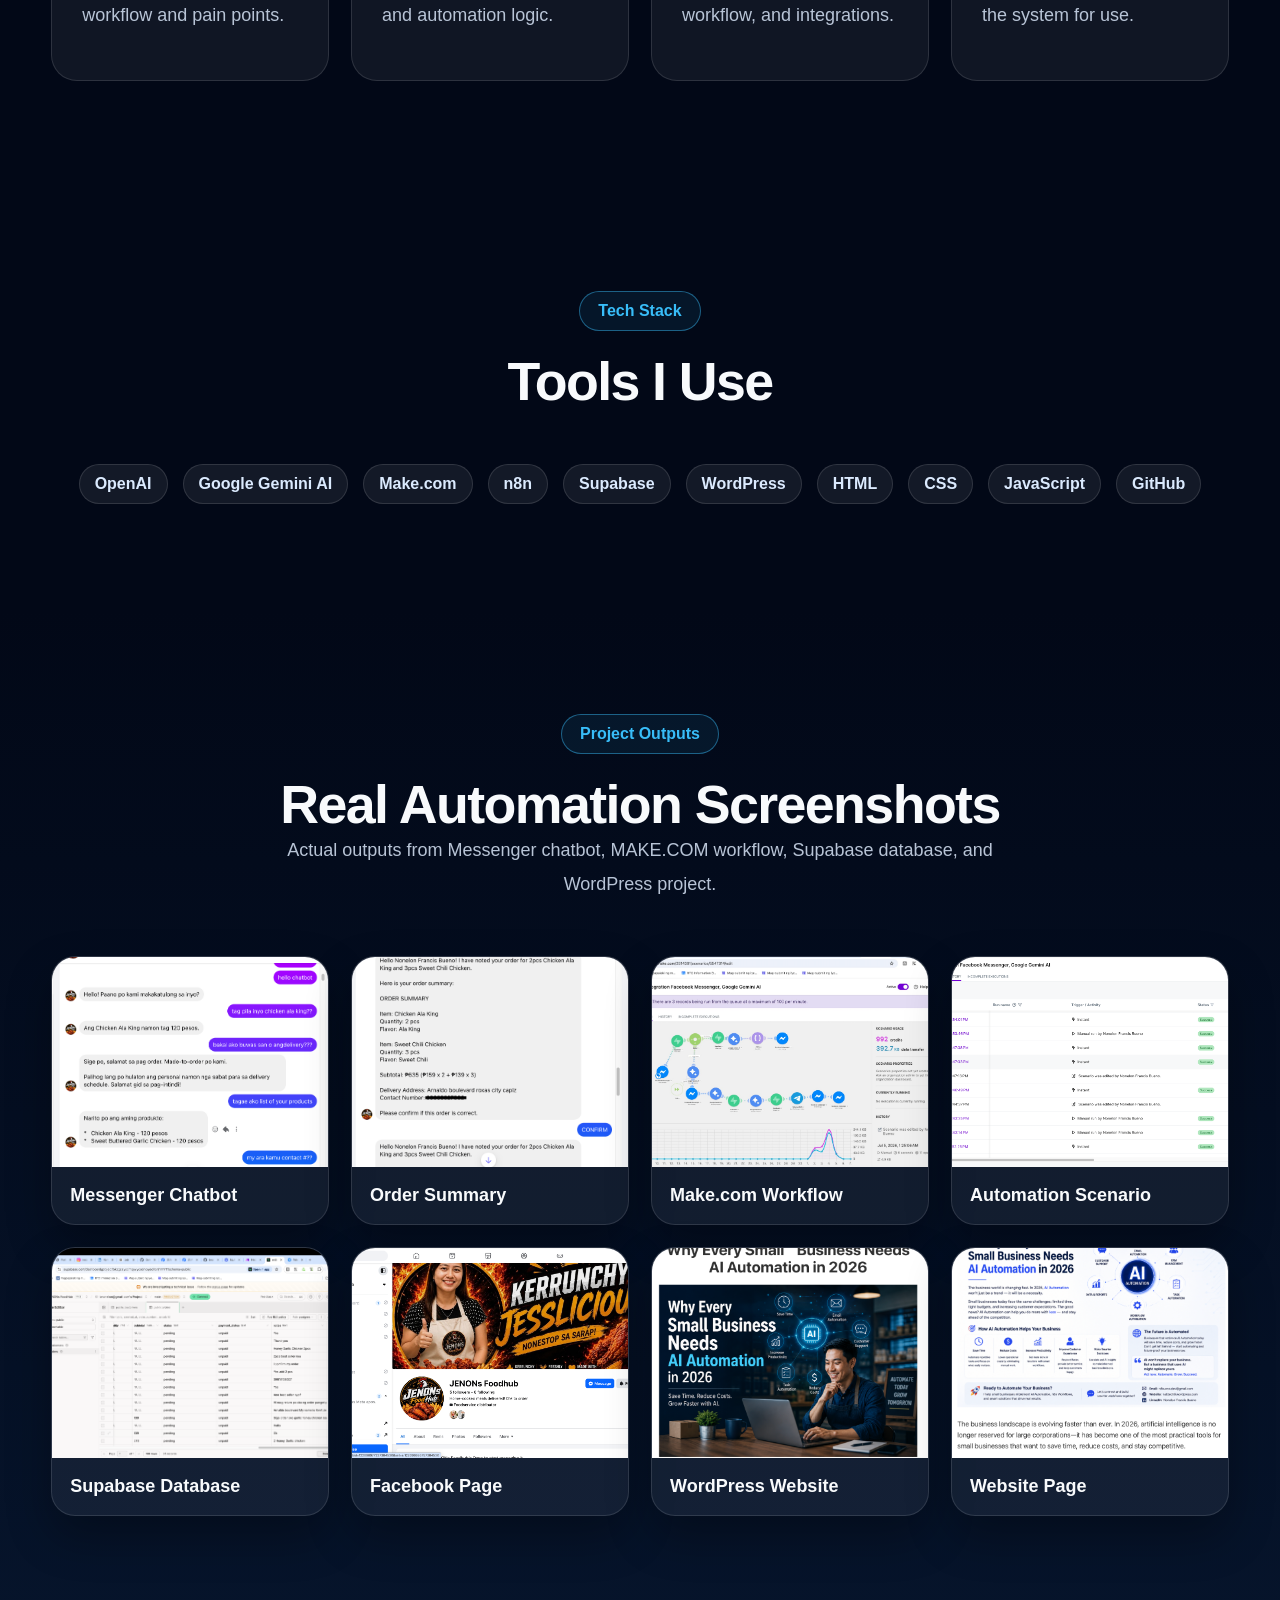
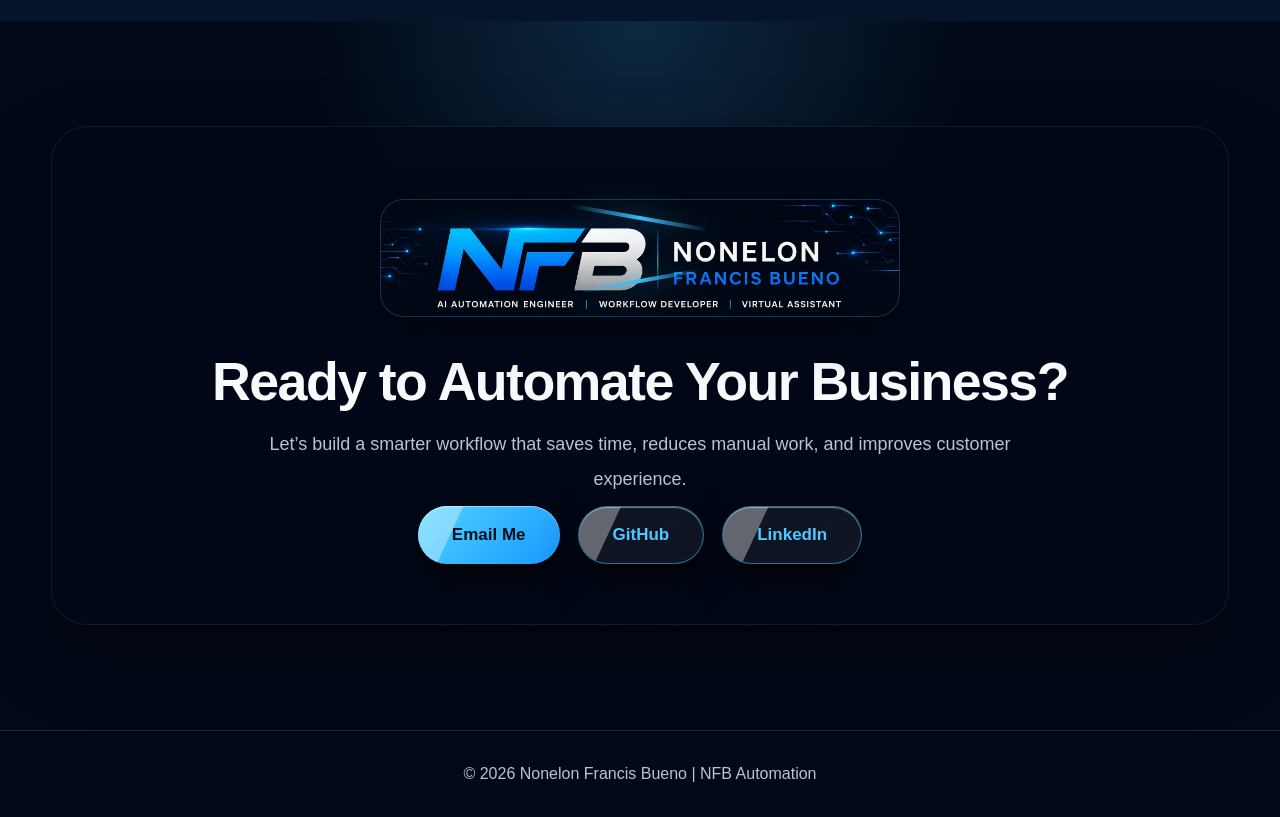
==== commit 9e38ac61: "Update portfolio design" ====
--- a/index.html
+++ b/index.html
@@ -3,7 +3,7 @@
 <head>
   <meta charset="UTF-8" />
   <meta name="viewport" content="width=device-width, initial-scale=1.0" />
-  <title>NAB Automation | AI Automation Specialist</title>
+  <title>NFB Automation | AI Automation Specialist</title>
   <link rel="stylesheet" href="style.css" />
   <link rel="stylesheet" href="https://cdnjs.cloudflare.com/ajax/libs/font-awesome/6.5.2/css/all.min.css">
 </head>
@@ -20,7 +20,22 @@
 
 <header class="header">
   <div class="container nav">
-    <a href="#" class="logo">NAB Automation</a>
+    <a href="#" class="logo" aria-label="NAB Automation">
+      <span class="logo-char" style="--i:0">N</span>
+      <span class="logo-char" style="--i:1">A</span>
+      <span class="logo-char" style="--i:2">B</span>
+      <span class="logo-char logo-space" style="--i:3">&nbsp;</span>
+      <span class="logo-char" style="--i:4">A</span>
+      <span class="logo-char" style="--i:5">u</span>
+      <span class="logo-char" style="--i:6">t</span>
+      <span class="logo-char" style="--i:7">o</span>
+      <span class="logo-char" style="--i:8">m</span>
+      <span class="logo-char" style="--i:9">a</span>
+      <span class="logo-char" style="--i:10">t</span>
+      <span class="logo-char" style="--i:11">i</span>
+      <span class="logo-char" style="--i:12">o</span>
+      <span class="logo-char" style="--i:13">n</span>
+    </a>
 
     <nav class="nav-links">
       <a href="#about">About</a>
@@ -38,6 +53,10 @@
   <div class="bg-layer bg-three"></div>
   <div class="overlay"></div>
 
+  <div class="hero-top-logo">
+    <img src="image/nfb-logo.png" alt="NFB Logo">
+  </div>
+
   <div class="data-lights">
     <span></span>
     <span></span>
@@ -87,7 +106,7 @@
       <p>Hours Saved</p>
     </div>
     <div class="stat-card reveal">
-      <h2>24 / 7</h2>
+      <h2>24hrs</h2>
       <p>AI Availability</p>
     </div>
     <div class="stat-card reveal">
@@ -343,6 +362,11 @@
 </div>
 <section id="contact" class="section contact-section">
   <div class="container contact-card reveal">
+    <div class="contact-logo-banner">
+      <img src="image/nfblogo.jpeg" alt="NFB Logo">
+      <span class="lightning"></span>
+      <span class="lightning lightning-2"></span>
+    </div>
     <h2>Ready to Automate Your Business?</h2>
     <p>
       Let’s build a smarter workflow that saves time, reduces manual work, and improves customer experience.
@@ -352,13 +376,11 @@
       <a href="mailto:bnonelon@gmail.com" class="btn primary">Email Me</a>
       <a href="https://github.com/bnonelon-dev" class="btn secondary">GitHub</a>
       <a href="https://www.linkedin.com/in/nonelon-francis-bueno-24002b283" class="btn secondary">LinkedIn</a>
-      <a href="https://web.facebook.com/bnonelon" class="btn secondary">Facebook</a>
-    </div>
-  </div>
-</section>
-
+    </div>
+  </div>
+</section>
 <footer class="footer">
-  <p>© 2026 Nonelon Francis Bueno | NAB Automation</p>
+  <p>© 2026 Nonelon Francis Bueno | NFB Automation</p>
 </footer>
 
 <script src="script.js"></script>
--- a/style.css
+++ b/style.css
@@ -61,6 +61,51 @@
   font-size:26px;
   font-weight:900;
   color:var(--blue);
+  text-transform:none;
+  letter-spacing:1.2px;
+  text-shadow:
+    0 1px 0 rgba(255,255,255,.08),
+    0 2px 0 rgba(56,189,248,.22),
+    0 4px 8px rgba(0,0,0,.35),
+    0 0 18px rgba(56,189,248,.22);
+  position:relative;
+  display:inline-flex;
+  align-items:center;
+  flex-wrap:wrap;
+  gap:0.05em;
+  transform:perspective(600px) rotateX(10deg);
+}
+
+.logo-char{
+  display:inline-block;
+  will-change:transform;
+  animation:rock 1.6s ease-in-out infinite;
+  animation-delay:calc(var(--i) * 0.08s);
+}
+
+.logo-space{
+  width:0.35em;
+}
+
+.logo::before{
+  content:"";
+  position:absolute;
+  inset:-2px -6px;
+  background:linear-gradient(90deg, transparent, rgba(255,255,255,.35), transparent);
+  transform:translateX(-100%);
+  transition:transform 3s ease;
+  pointer-events:none;
+}
+
+.logo:hover::before{
+  transform:translateX(100%);
+}
+
+@keyframes rock{
+  0%,100%{transform:translateY(0) rotate(0deg);}
+  25%{transform:translateY(-4px) rotate(-3deg);}
+  50%{transform:translateY(1px) rotate(2deg);}
+  75%{transform:translateY(-2px) rotate(-1deg);}
 }
 
 .nav-links{
@@ -158,17 +203,19 @@
 .hero-image {
   width:480px;
   height:480px;
-  padding:15px;
-  background:rgba(255,255,255,.04);
-  border:1px solid rgba(255,255,255,.08);
-  box-shadow:0 42px 120px rgba(0,0,0,.35), inset 0 0 45px rgba(255,255,255,.04);
+  padding:6px;
+  background:linear-gradient(145deg, rgba(255,255,255,.08), rgba(46, 45, 45, 0.02));
+  border:4px solid rgba(1, 47, 66, 0.35);
+  border-radius:95%;
+  outline:1px solid rgba(255,255,255,.16);
+  box-shadow:0 10px 120px rgba(0,0,0,.35), inset 0 0 45px rgba(255,255,255,.04);
   transform-style:preserve-3d;
   animation:floatImg 5s ease-in-out infinite;
   transition:transform .4s ease;
 }
 
 .hero-image:hover {
-  transform: translateZ(30px) rotateY(6deg) rotateX(3deg);
+  transform: translateZ(px) rotateY(6deg) rotateX(3deg);
 }
 
 .hero-image img{
@@ -176,8 +223,8 @@
   height:100%;
   object-fit:cover;
   border-radius:50%;
-  border:1px solid rgba(255,255,255,.1);
-  box-shadow: inset 0 0 30px rgba(255,255,255,.08);
+  border:6px solid rgba(255,255,255,.18);
+  box-shadow: inset 0 0 10px rgba(255,255,255,.08), 0 0 0 4px rgba(56,189,248,.16);
 }
 
 .hero-content{
@@ -259,7 +306,7 @@
   top: 82%;
   animation-delay: 5.1s;
   animation-duration: 13.8s;
-  width: 330px;
+  width: 329px;
 }
 
 @keyframes dataMove {
@@ -646,13 +693,54 @@
   text-align:center;
   padding:60px 35px;
   border-radius:36px;
-  background:
-    linear-gradient(145deg,rgba(17,29,53,.88),rgba(2,8,23,.92)),
-    url("image/13.jpeg");
-  background-size:cover;
-  background-position:center;
-  border:1px solid var(--line);
+  background:rgba(2,8,23,.92);
+  border:1px solid rgba(255,255,255,.08);
   box-shadow:0 30px 70px rgba(0,0,0,.35);
+}
+
+.contact-logo-banner{
+  position:relative;
+  display:flex;
+  justify-content:center;
+  margin-bottom:24px;
+  padding:12px;
+}
+
+.contact-logo-banner img{
+  width:min(100%, 520px);
+  height:auto;
+  border-radius:24px;
+  border:1px solid rgba(56,189,248,.22);
+  box-shadow:0 20px 50px rgba(0,0,0,.28);
+  background:#07101f;
+  object-fit:contain;
+}
+
+.contact-logo-banner .lightning{
+  position:absolute;
+  top:20%;
+  left:50%;
+  width:140px;
+  height:4px;
+  background:linear-gradient(90deg, transparent, rgba(56,189,248,1), transparent);
+  filter:drop-shadow(0 0 14px rgba(56,189,248,.8));
+  transform:translateX(-50%) rotate(10deg);
+  animation:lightning-shock 1.8s ease-in-out infinite;
+}
+
+.contact-logo-banner .lightning-2{
+  top:65%;
+  width:120px;
+  transform:translateX(-50%) rotate(-10deg);
+  animation-delay:0.9s;
+}
+
+@keyframes lightning-shock{
+  0%,100%{opacity:0; transform:translateX(-50%) scaleX(0.45) rotate(10deg);}
+  25%{opacity:.6; transform:translateX(-50%) scaleX(1.05) rotate(10deg);}
+  45%{opacity:1; transform:translateX(-50%) scaleX(1.2) rotate(10deg);}
+  55%{opacity:.4; transform:translateX(-50%) scaleX(0.85) rotate(10deg);}
+  75%{opacity:.7; transform:translateX(-50%) scaleX(1.1) rotate(10deg);}
 }
 
 .contact-card p{
@@ -669,14 +757,14 @@
 }
 
 .reveal{
-  opacity:0;
-  transform:translateY(35px);
-  transition:.7s ease;
+  opacity:1;
+  transform:none;
+  transition:none;
 }
 
 .reveal.active{
   opacity:1;
-  transform:translateY(0);
+  transform:none;
 }
 
 @keyframes bgFloat{
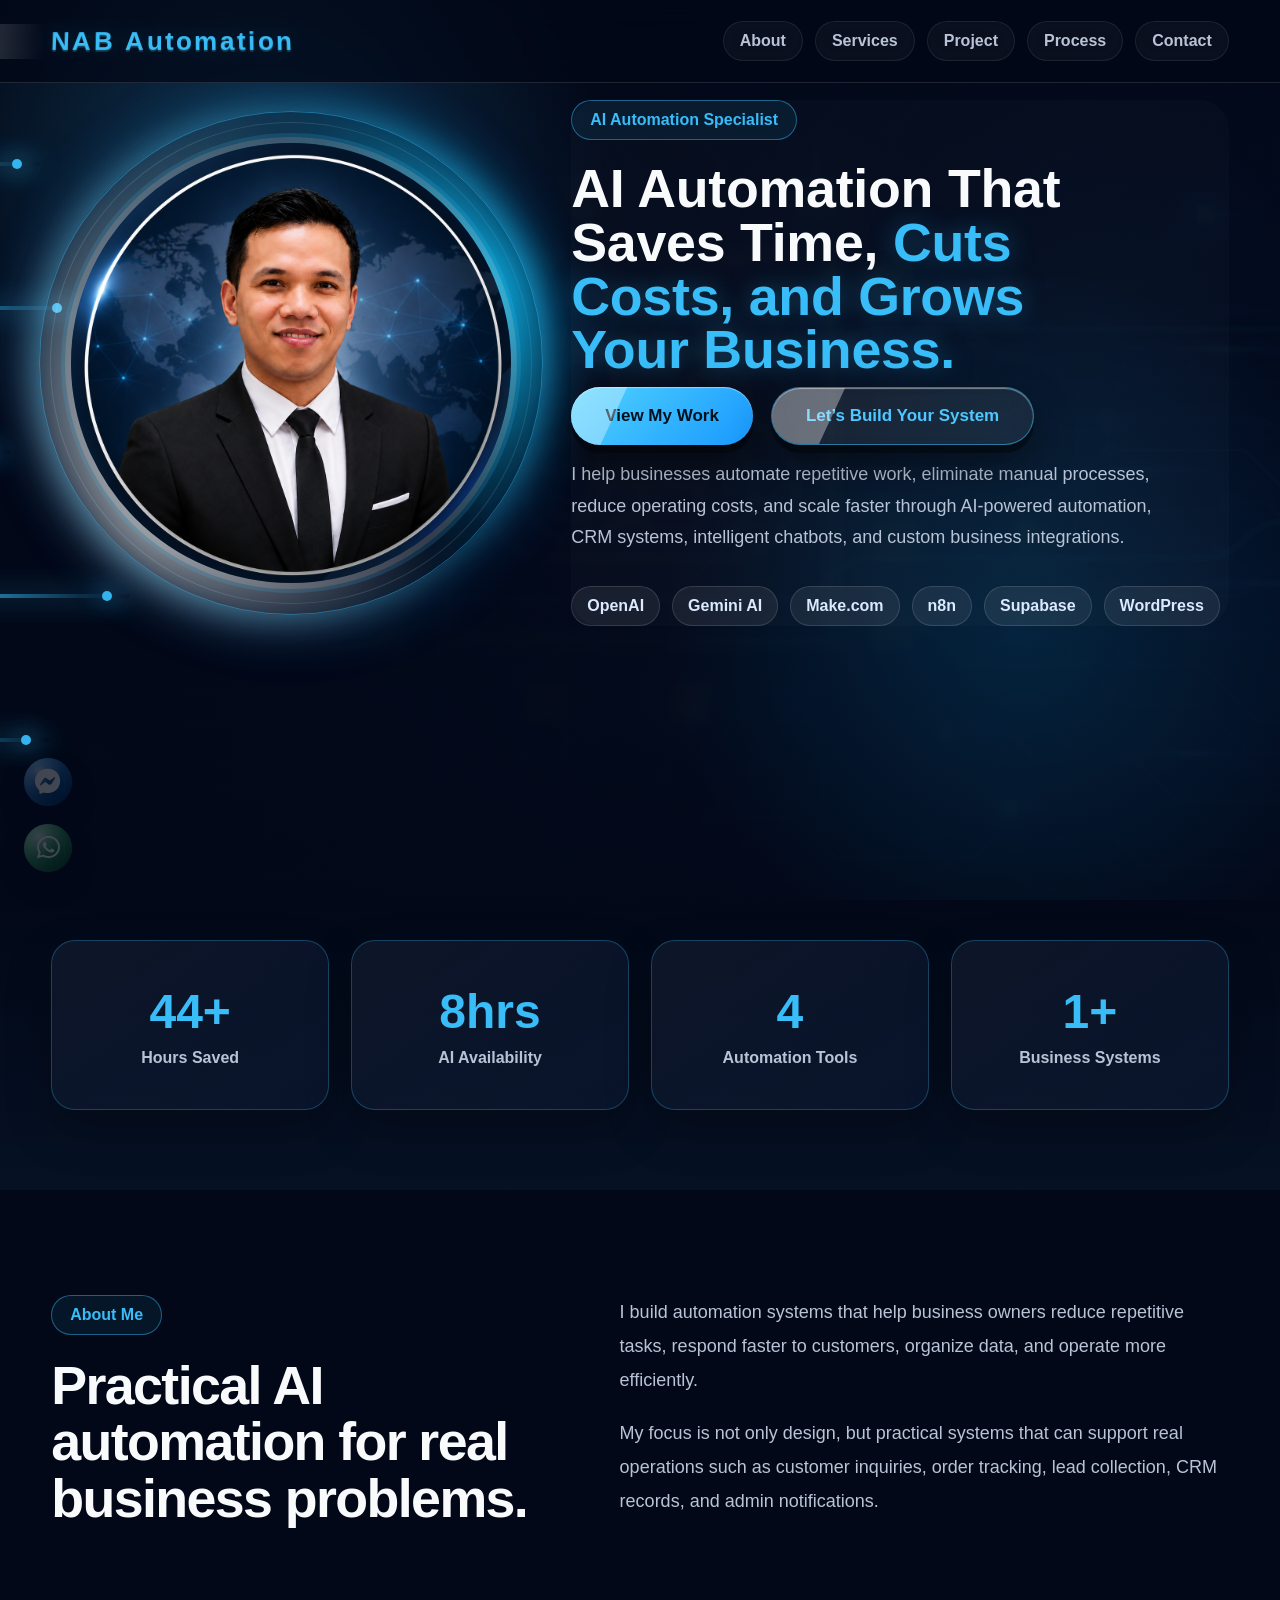
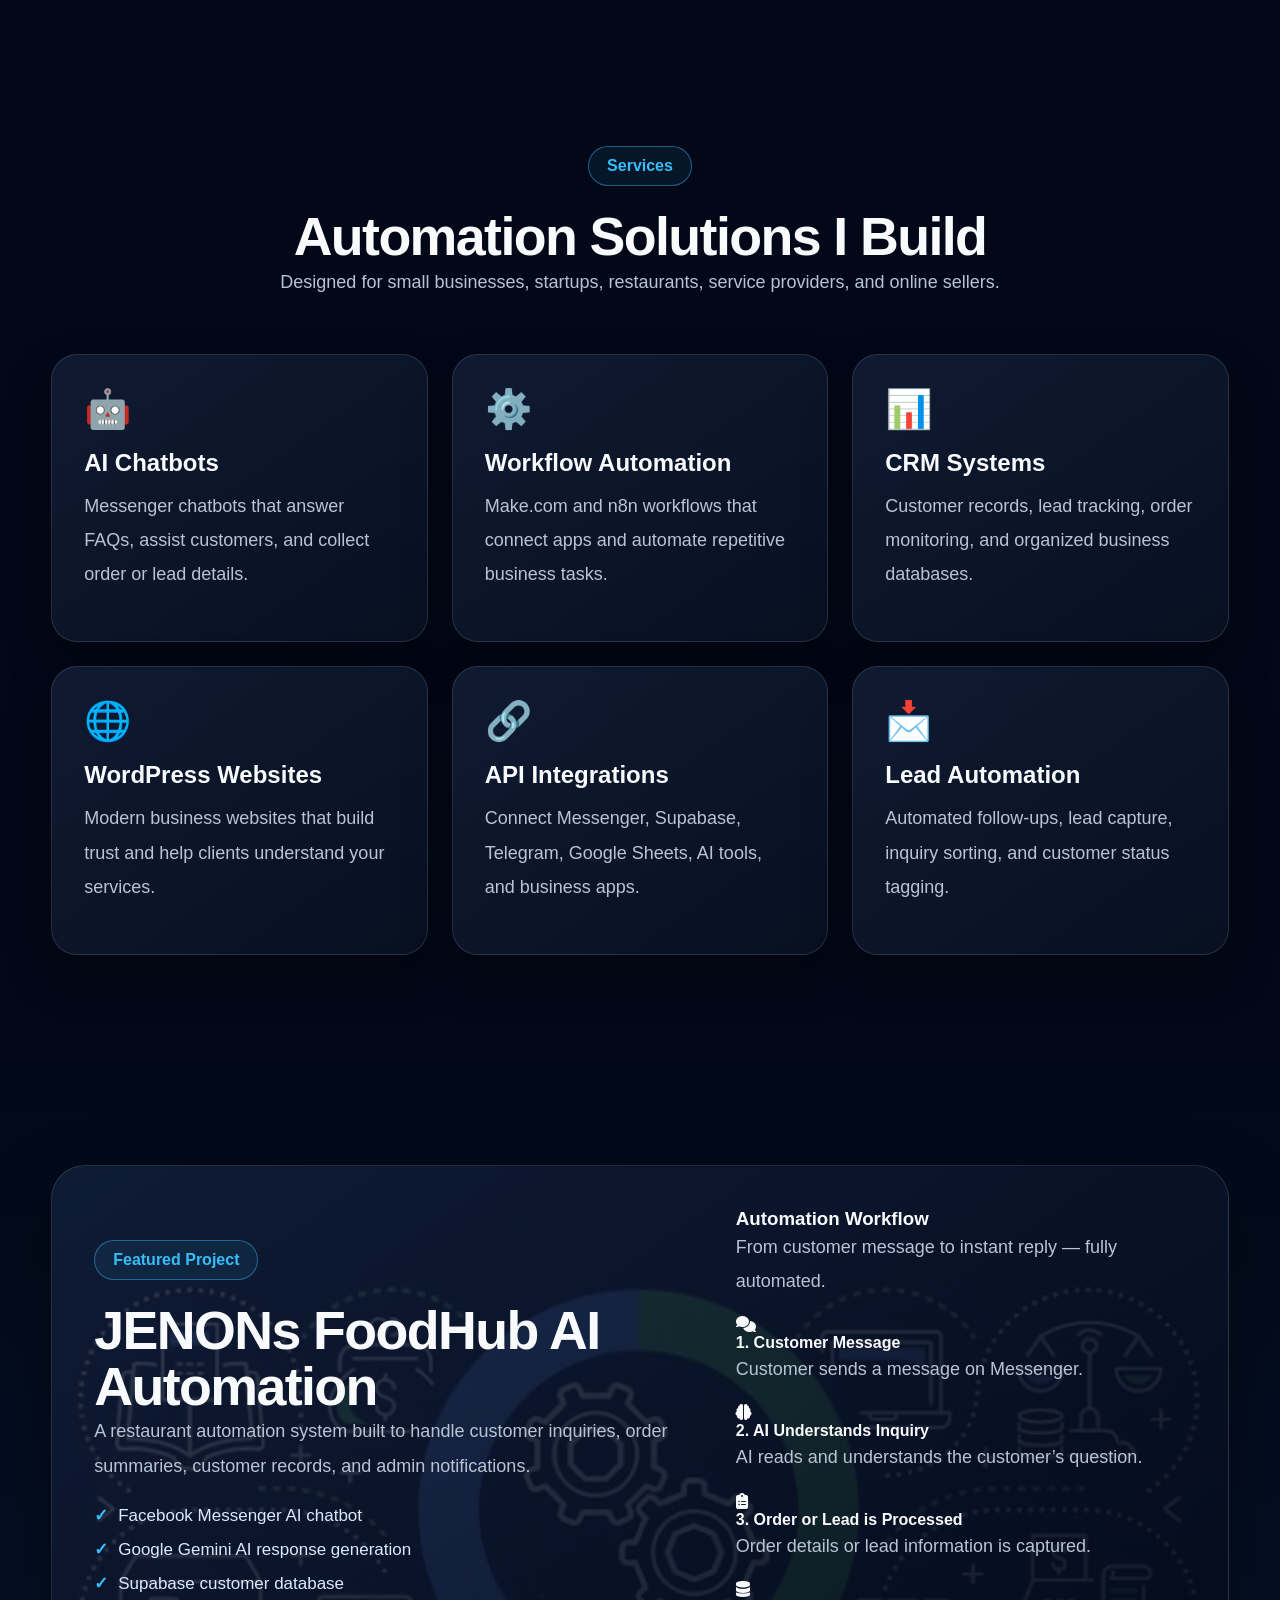
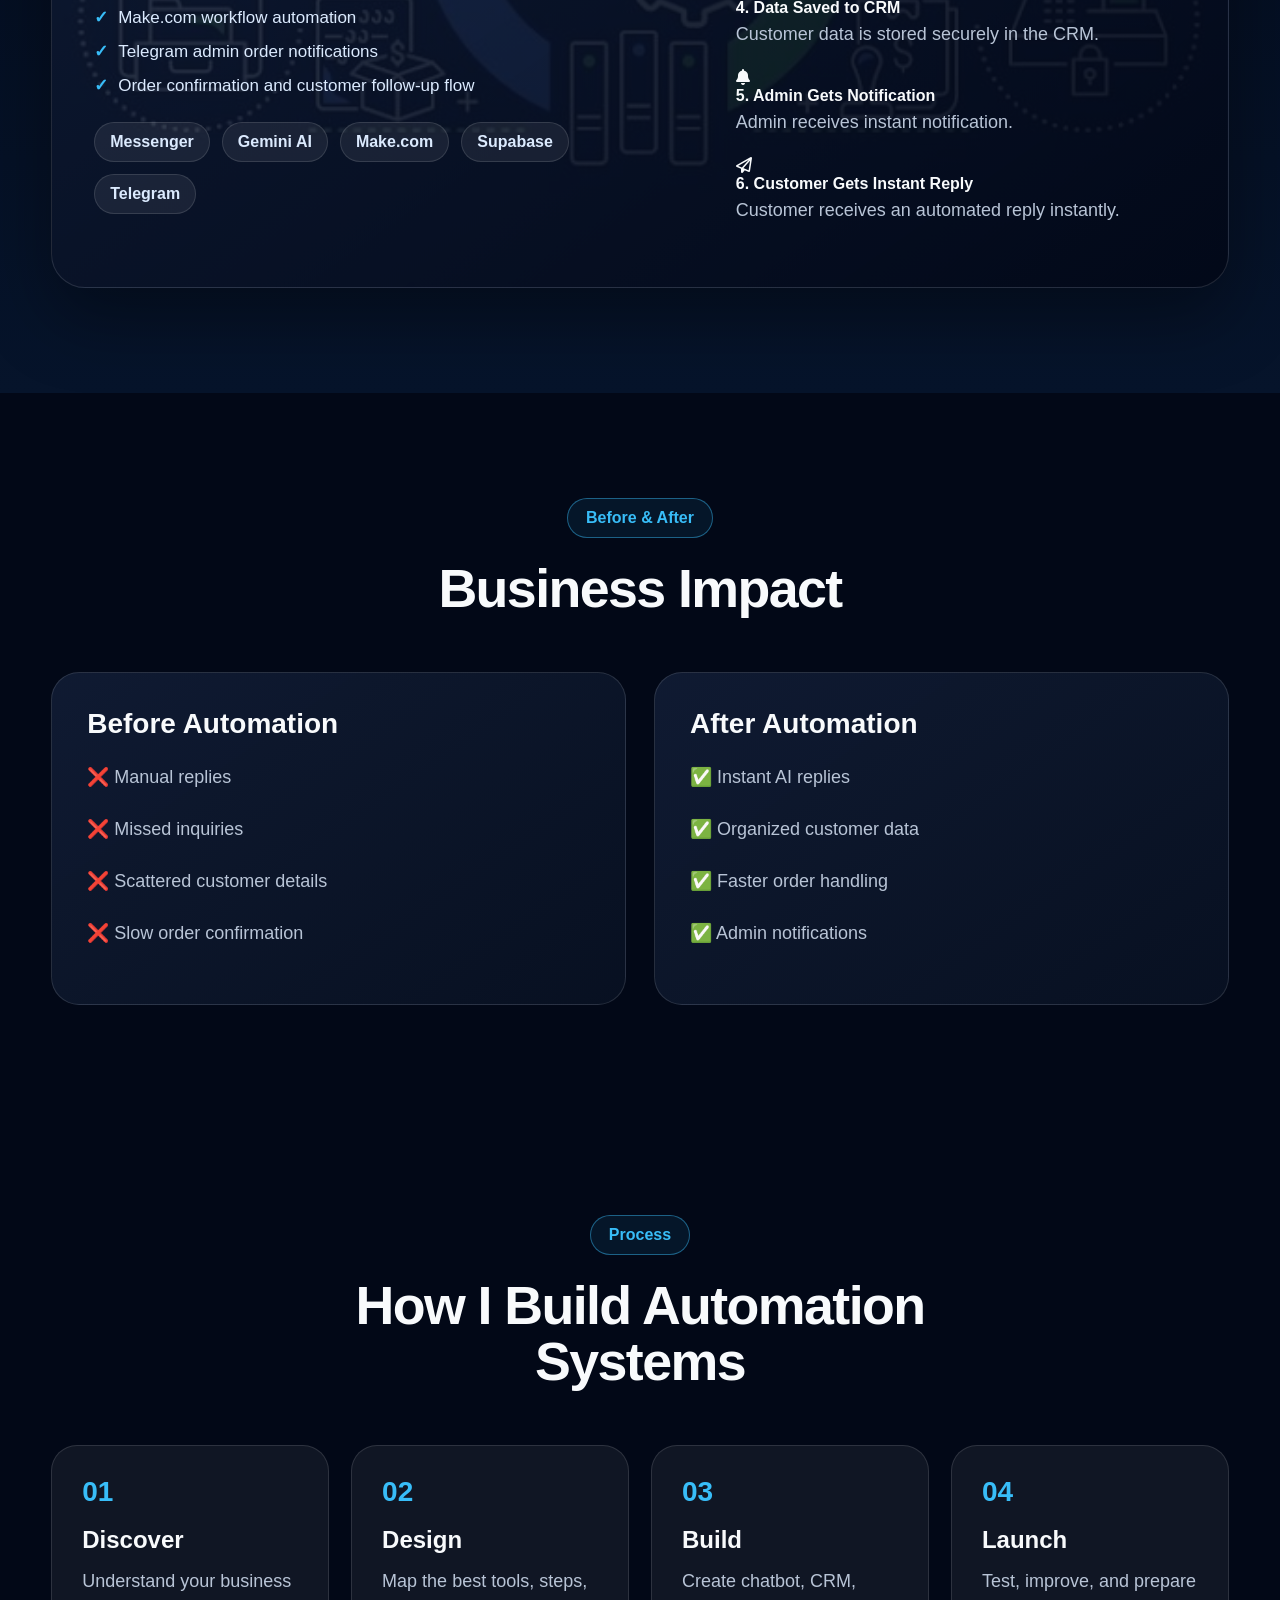
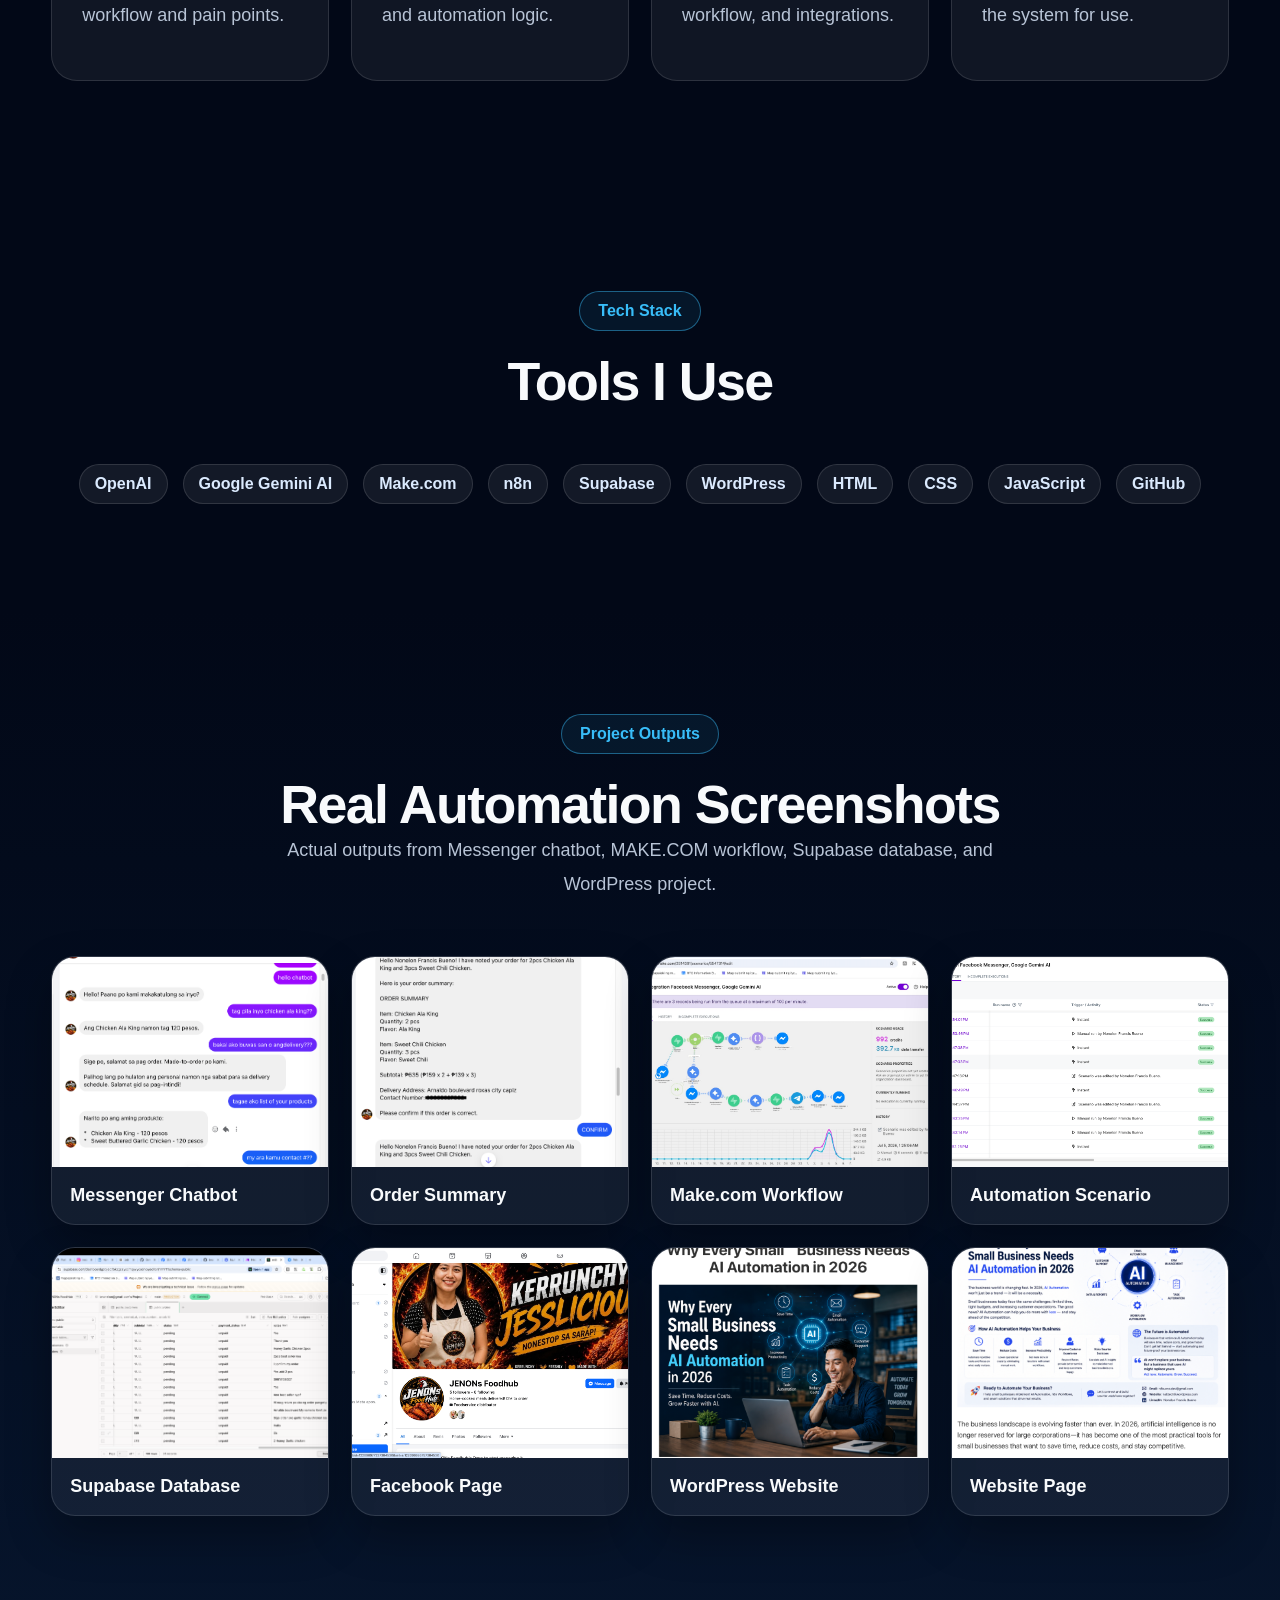
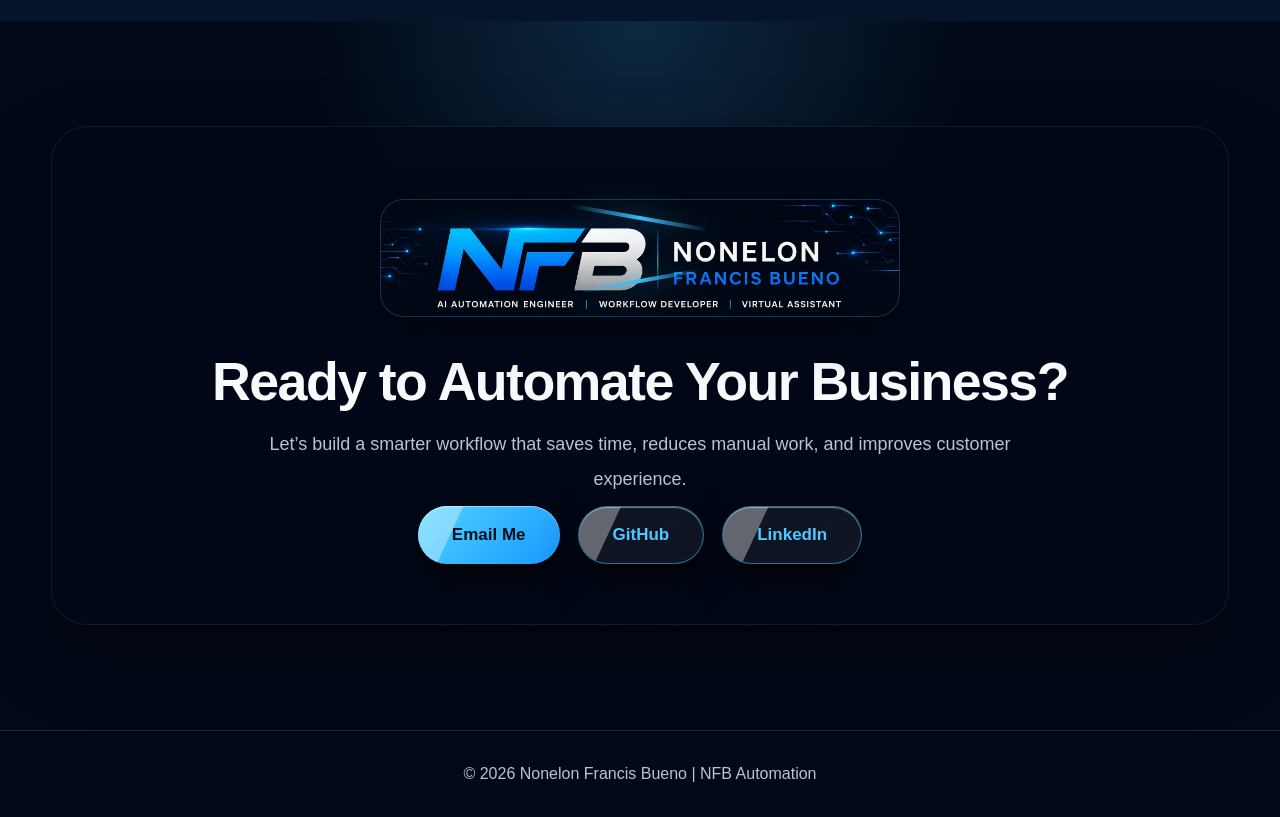
==== commit 89ada0c3: "Update header logo and profile animation" ====
--- a/index.html
+++ b/index.html
@@ -36,6 +36,7 @@
       <span class="logo-char" style="--i:12">o</span>
       <span class="logo-char" style="--i:13">n</span>
     </a>
+    
 
     <nav class="nav-links">
       <a href="#about">About</a>
@@ -53,9 +54,6 @@
   <div class="bg-layer bg-three"></div>
   <div class="overlay"></div>
 
-  <div class="hero-top-logo">
-    <img src="image/nfb-logo.png" alt="NFB Logo">
-  </div>
 
   <div class="data-lights">
     <span></span>
--- a/style.css
+++ b/style.css
@@ -108,19 +108,46 @@
   75%{transform:translateY(-2px) rotate(-1deg);}
 }
 
+
 .nav-links{
   display:flex;
-  gap:34px;
+  gap:12px;
+  flex-wrap:wrap;
 }
 
 .nav-links a{
   color:var(--muted);
   font-weight:700;
-  transition:.25s;
+  padding:10px 16px;
+  border-radius:999px;
+  border:1px solid rgba(255,255,255,.08);
+  background:rgba(255,255,255,.04);
+  backdrop-filter:blur(10px);
+  transition:.25s ease;
+  position:relative;
+  overflow:hidden;
+}
+
+.nav-links a::before{
+  content:'';
+  position:absolute;
+  inset:0;
+  border-radius:inherit;
+  background:linear-gradient(90deg, transparent, rgba(56,189,248,.18), transparent);
+  transform:translateX(-120%);
+  transition:transform .6s ease;
 }
 
 .nav-links a:hover{
   color:var(--blue);
+  background:rgba(56,189,248,.12);
+  border-color:rgba(56,189,248,.35);
+  box-shadow:0 0 18px rgba(56,189,248,.16);
+  transform:translateY(-2px);
+}
+
+.nav-links a:hover::before{
+  transform:translateX(120%);
 }
 
 .hero{
@@ -190,7 +217,7 @@
   display:grid;
   grid-template-columns:430px 1fr;
   gap:90px;
-  align-items:start;
+  align-items:center;
   transform-style:preserve-3d;
 }
 
@@ -203,19 +230,37 @@
 .hero-image {
   width:480px;
   height:480px;
-  padding:6px;
-  background:linear-gradient(145deg, rgba(255,255,255,.08), rgba(46, 45, 45, 0.02));
-  border:4px solid rgba(1, 47, 66, 0.35);
-  border-radius:95%;
-  outline:1px solid rgba(255,255,255,.16);
-  box-shadow:0 10px 120px rgba(0,0,0,.35), inset 0 0 45px rgba(255,255,255,.04);
-  transform-style:preserve-3d;
-  animation:floatImg 5s ease-in-out infinite;
+  border-radius:50%;
+  padding:14px;
+  background:transparent;
+  box-shadow:0 0 0 1px rgba(255,255,255,.12);
+  animation:floatImg 4s ease-in-out infinite;
   transition:transform .4s ease;
-}
-
-.hero-image:hover {
-  transform: translateZ(px) rotateY(6deg) rotateX(3deg);
+  overflow:visible;
+  isolation:isolate;
+}
+
+.hero-image::before {
+  content:'';
+  position:absolute;
+  inset:-22px;
+  border-radius:50%;
+  background:conic-gradient(from 0deg, transparent 0deg, rgba(56,189,248,.95) 70deg, transparent 140deg, rgba(255,255,255,.65) 220deg, transparent 360deg);
+  filter:blur(24px) saturate(1.4);
+  opacity:.9;
+  animation:orbitGlow 3.2s linear infinite;
+  z-index:-2;
+}
+
+.hero-image::after {
+  content:'';
+  position:absolute;
+  inset:-12px;
+  border-radius:50%;
+  border:1px solid rgba(56,189,248,.45);
+  box-shadow:0 0 32px rgba(56,189,248,.4);
+  animation:haloPulse 2.6s ease-in-out infinite;
+  pointer-events:none;
 }
 
 .hero-image img{
@@ -225,6 +270,8 @@
   border-radius:50%;
   border:6px solid rgba(255,255,255,.18);
   box-shadow: inset 0 0 10px rgba(255,255,255,.08), 0 0 0 4px rgba(56,189,248,.16);
+  position:relative;
+  z-index:1;
 }
 
 .hero-content{
@@ -307,6 +354,35 @@
   animation-delay: 5.1s;
   animation-duration: 13.8s;
   width: 329px;
+}
+
+@keyframes orbitGlow {
+  0% {
+    transform: rotate(0deg) scale(1);
+    opacity: .6;
+  }
+
+  50% {
+    transform: rotate(180deg) scale(1.08);
+    opacity: .95;
+  }
+
+  100% {
+    transform: rotate(360deg) scale(1);
+    opacity: .6;
+  }
+}
+
+@keyframes haloPulse {
+  0%, 100% {
+    transform: scale(0.96);
+    opacity: 0.45;
+  }
+
+  50% {
+    transform: scale(1.08);
+    opacity: 0.95;
+  }
 }
 
 @keyframes dataMove {
@@ -341,6 +417,44 @@
   border-radius:999px;
   font-weight:800;
   margin-bottom:22px;
+}
+
+.hero-top-logo{
+  position:absolute;
+  top:110px;
+  left:50%;
+  transform:translateX(-50%);
+  z-index:8;
+  display:flex;
+  justify-content:center;
+  align-items:center;
+  padding:16px;
+  border-radius:24px;
+  background:rgba(255,255,255,.04);
+  border:1px solid rgba(255,255,255,.12);
+  backdrop-filter:blur(14px);
+  animation:logoFloat 3.4s ease-in-out infinite;
+  box-shadow:0 10px 30px rgba(0,0,0,.22);
+}
+
+.hero-top-logo img{
+  width:min(240px, 32vw);
+  height:auto;
+  display:block;
+  border-radius:16px;
+  filter:drop-shadow(0 0 24px rgba(56,189,248,.22));
+}
+
+.hero-top-logo::before{
+  content:'';
+  position:absolute;
+  inset:-10px;
+  border-radius:22px;
+  border:1px solid rgba(56,189,248,.35);
+  box-shadow:0 0 28px rgba(56,189,248,.22);
+  opacity:.9;
+  animation:logoGlow 2.8s ease-in-out infinite;
+  pointer-events:none;
 }
 
 .hero-content h1{
@@ -394,11 +508,29 @@
     inset 0 1px 1px rgba(255,255,255,.45);
 }
 
+.btn::after{
+    content:'';
+    position:absolute;
+    inset:-2px;
+    border-radius:inherit;
+    border:1px solid rgba(56,189,248,.35);
+    opacity:0;
+    transform:scale(0.96);
+    transition:.35s ease;
+    pointer-events:none;
+}
+
 .btn:hover{
     transform:translateY(-8px) scale(1.05);
     box-shadow:
     0 14px 0 rgba(0,0,0,.30),
     0 28px 60px rgba(56,189,248,.35);
+}
+
+.btn:hover::after{
+    opacity:1;
+    transform:scale(1.02);
+    animation:buttonGlow 2.2s ease-in-out infinite;
 }
 
 .btn:active{
@@ -775,6 +907,27 @@
 @keyframes floatImg{
   0%,100%{transform:translateY(0)}
   50%{transform:translateY(-14px)}
+}
+
+@keyframes logoFloat{
+  0%,100%{transform:translateX(-50%) translateY(0)}
+  50%{transform:translateX(-50%) translateY(-10px)}
+}
+
+@keyframes logoGlow{
+  0%,100%{transform:scale(0.96); opacity:.6;}
+  50%{transform:scale(1.05); opacity:1;}
+}
+
+@keyframes buttonGlow{
+  0%,100%{
+    box-shadow:0 0 0 rgba(56,189,248,0), inset 0 0 0 rgba(56,189,248,0);
+    transform:scale(0.98);
+  }
+  50%{
+    box-shadow:0 0 18px rgba(56,189,248,.35), inset 0 0 12px rgba(56,189,248,.24);
+    transform:scale(1.02);
+  }
 }
 
 @media(max-width:1000px){
@@ -1051,3 +1204,51 @@
     transform: translateX(130vw);
     opacity: 0;
   }
+/* PROFILE IMAGE FLOATING ANIMATION */
+
+.hero-image{
+  position:relative;
+  animation:profileFloat 4s ease-in-out infinite;
+}
+
+.hero-image::before{
+  content:"";
+  position:absolute;
+  inset:-14px;
+  border-radius:50%;
+  border:2px solid rgba(56,189,248,.45);
+  box-shadow:
+    0 0 25px rgba(56,189,248,.35),
+    0 0 60px rgba(37,99,235,.22);
+  animation:profilePulse 2.8s ease-in-out infinite;
+  pointer-events:none;
+}
+
+.hero-image img{
+  position:relative;
+  z-index:2;
+}
+
+@keyframes profileFloat{
+  0%,
+  100%{
+    transform:translateY(0);
+  }
+
+  50%{
+    transform:translateY(-12px);
+  }
+}
+
+@keyframes profilePulse{
+  0%,
+  100%{
+    opacity:.45;
+    transform:scale(1);
+  }
+
+  50%{
+    opacity:1;
+    transform:scale(1.035);
+  }
+}
